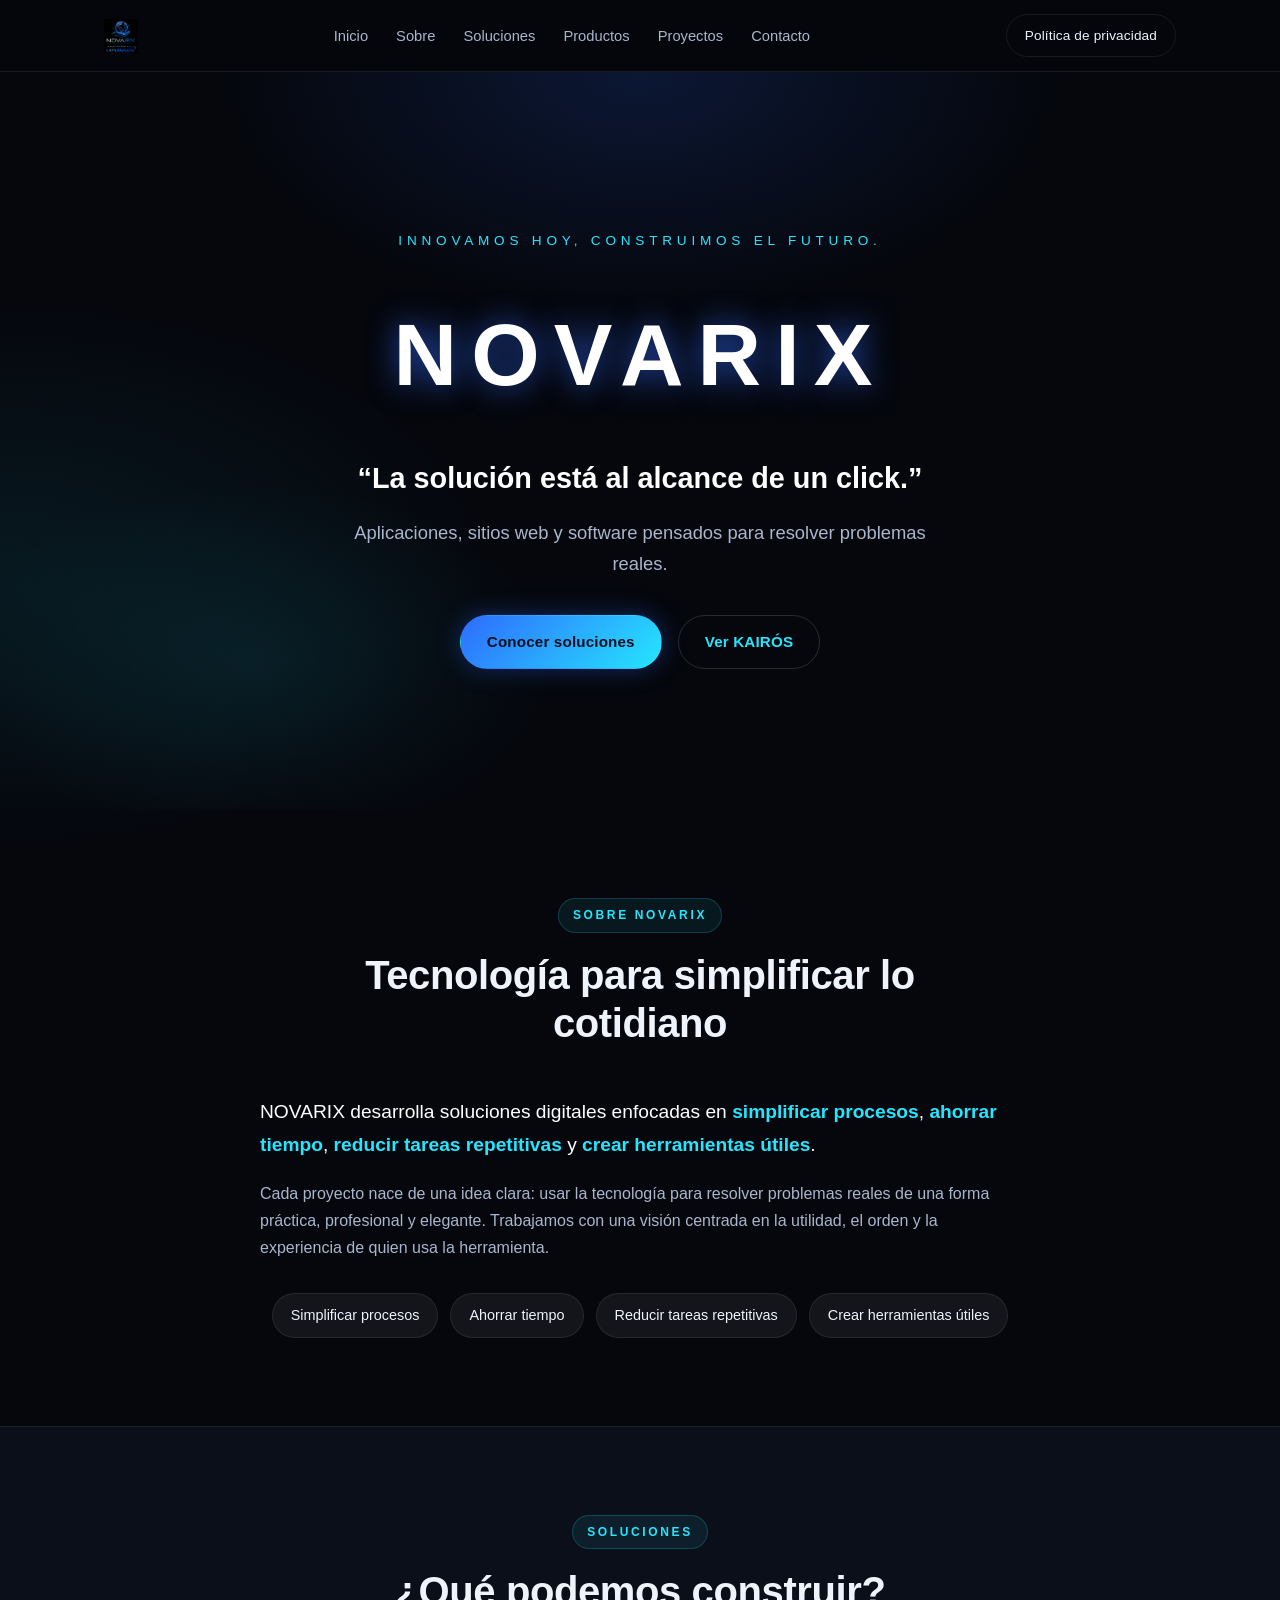
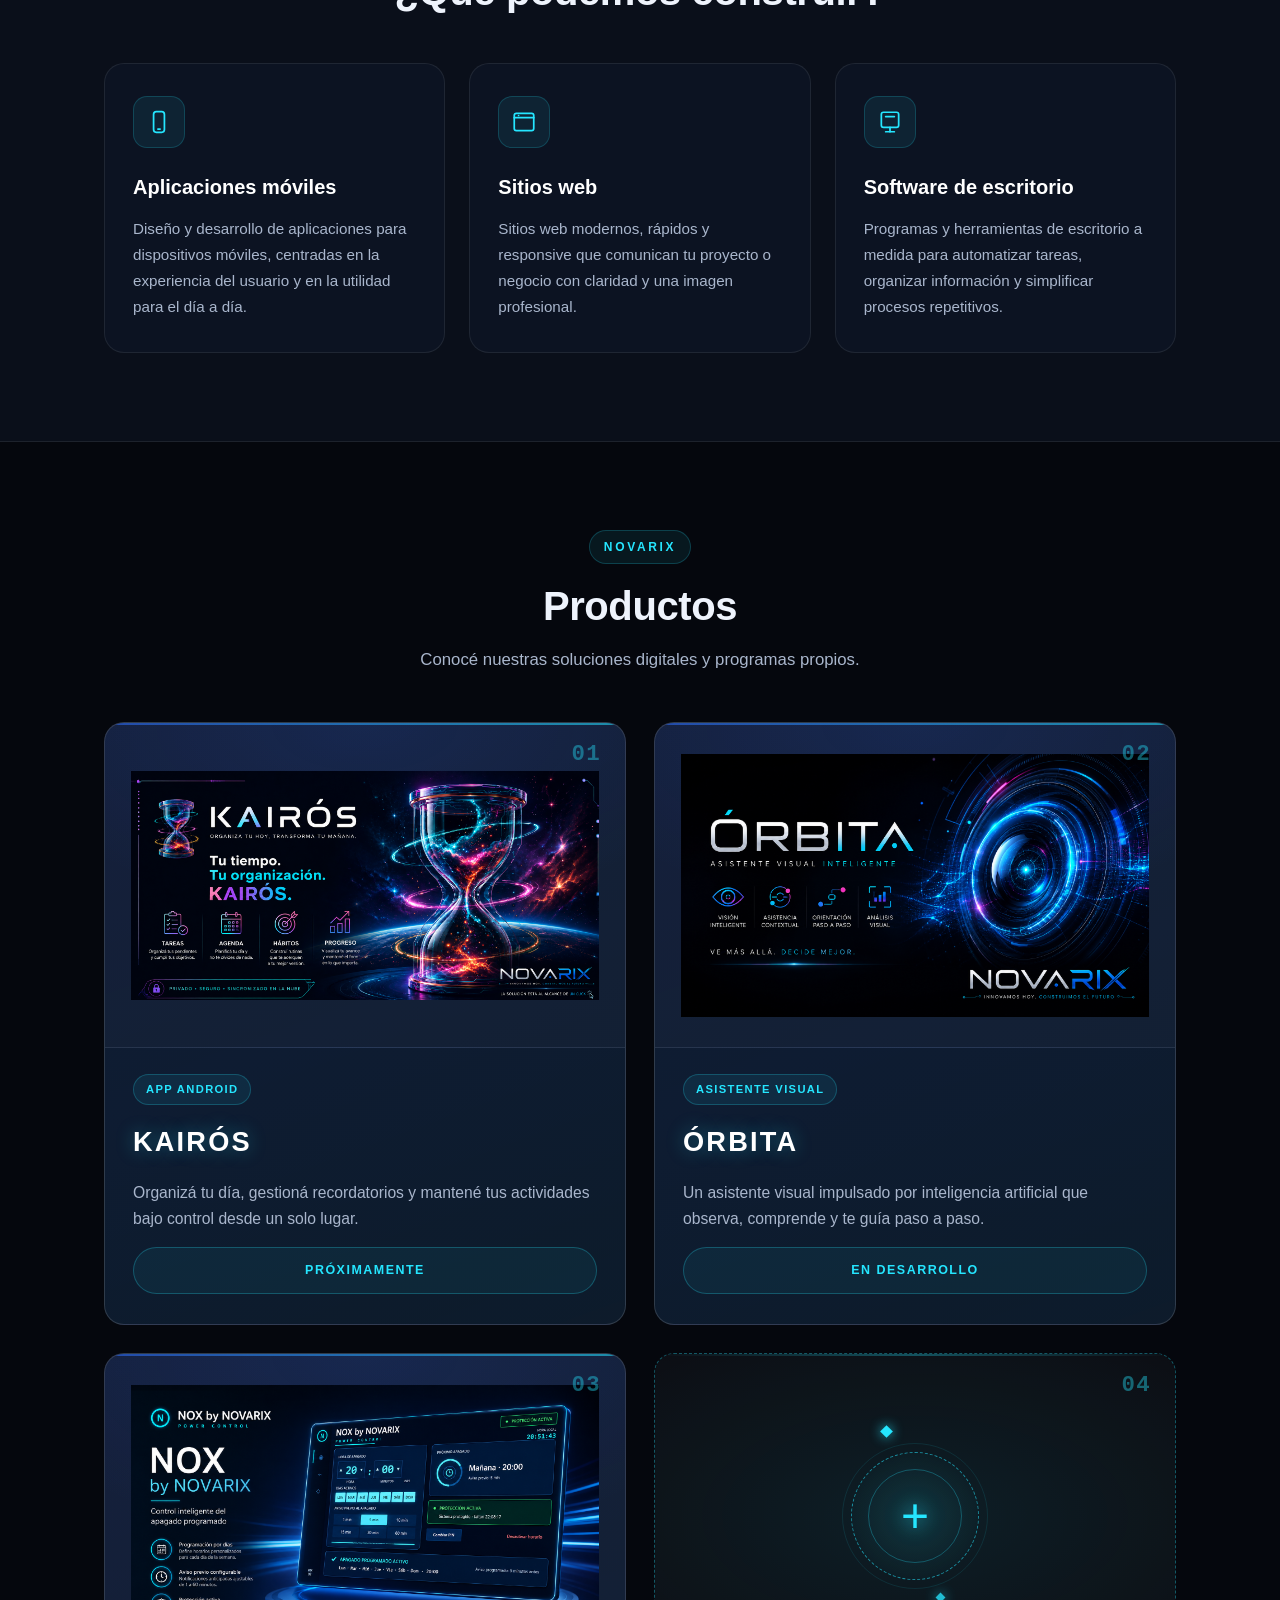
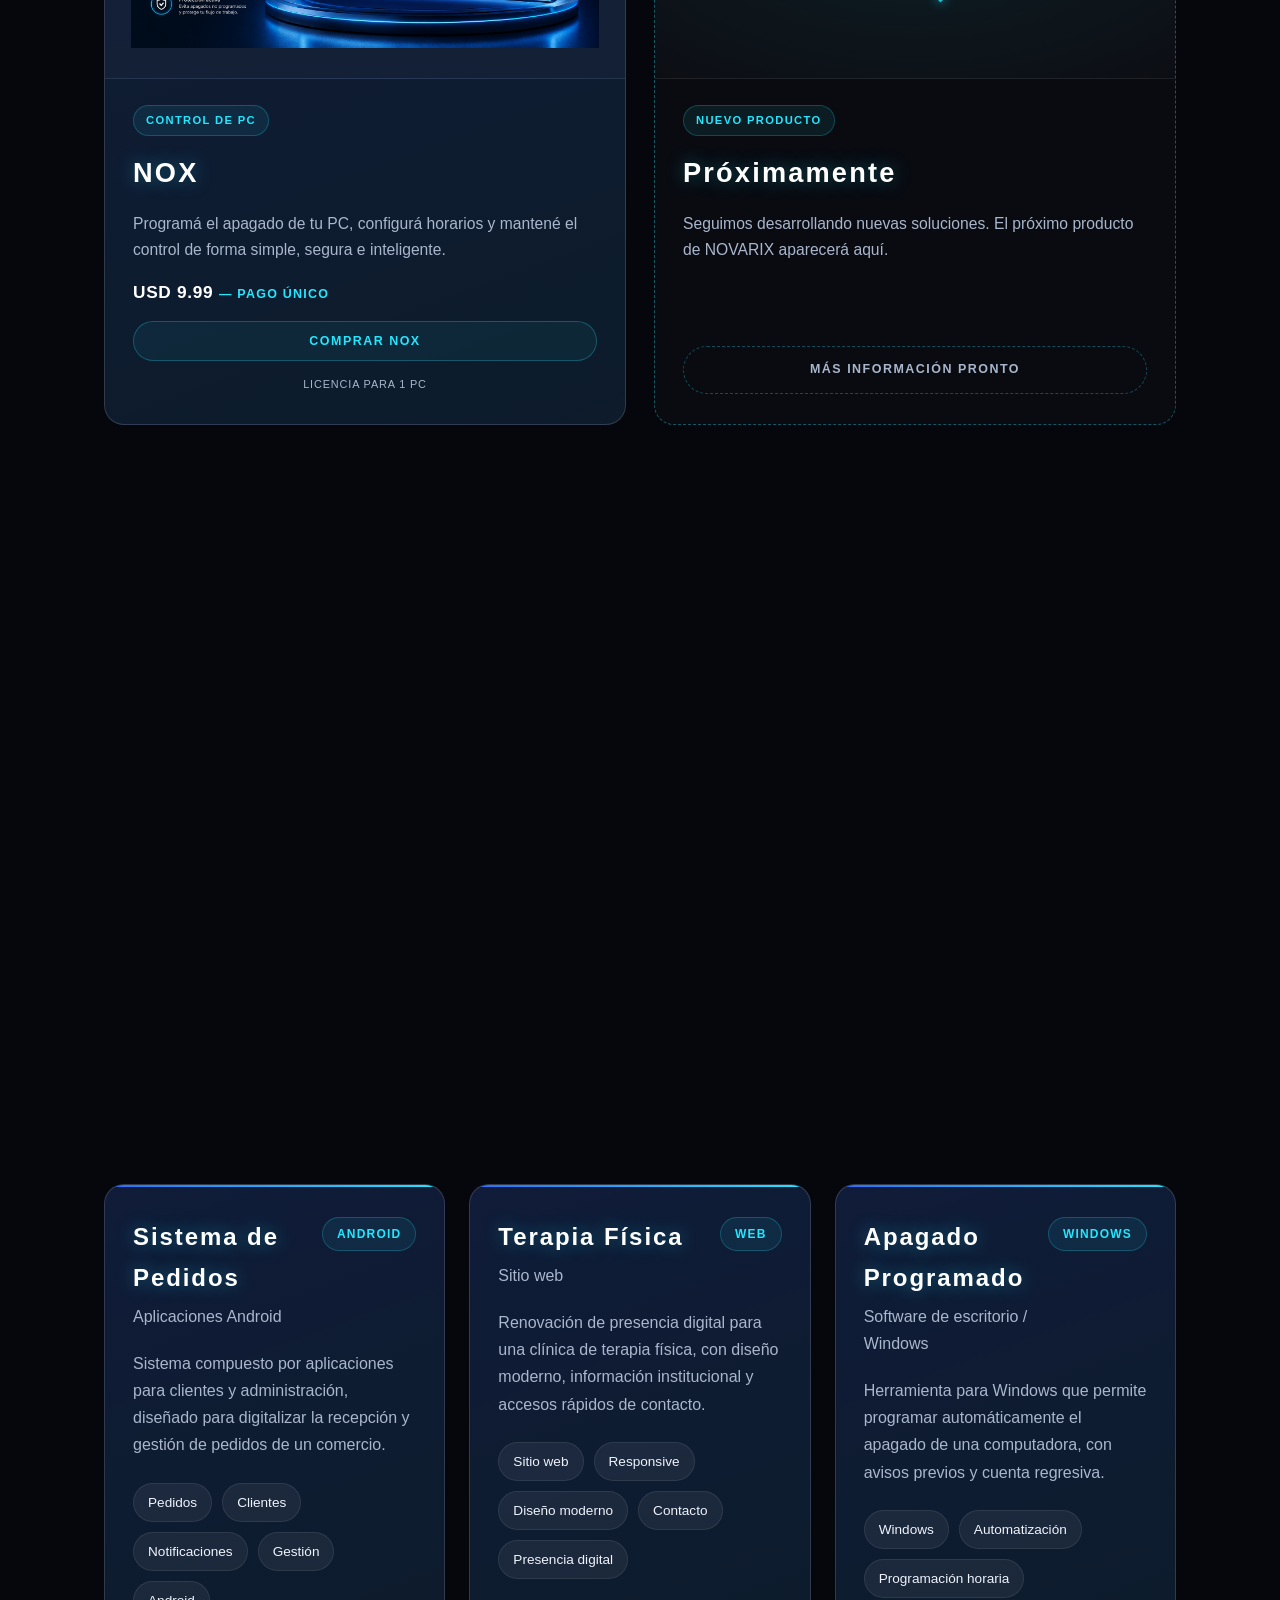
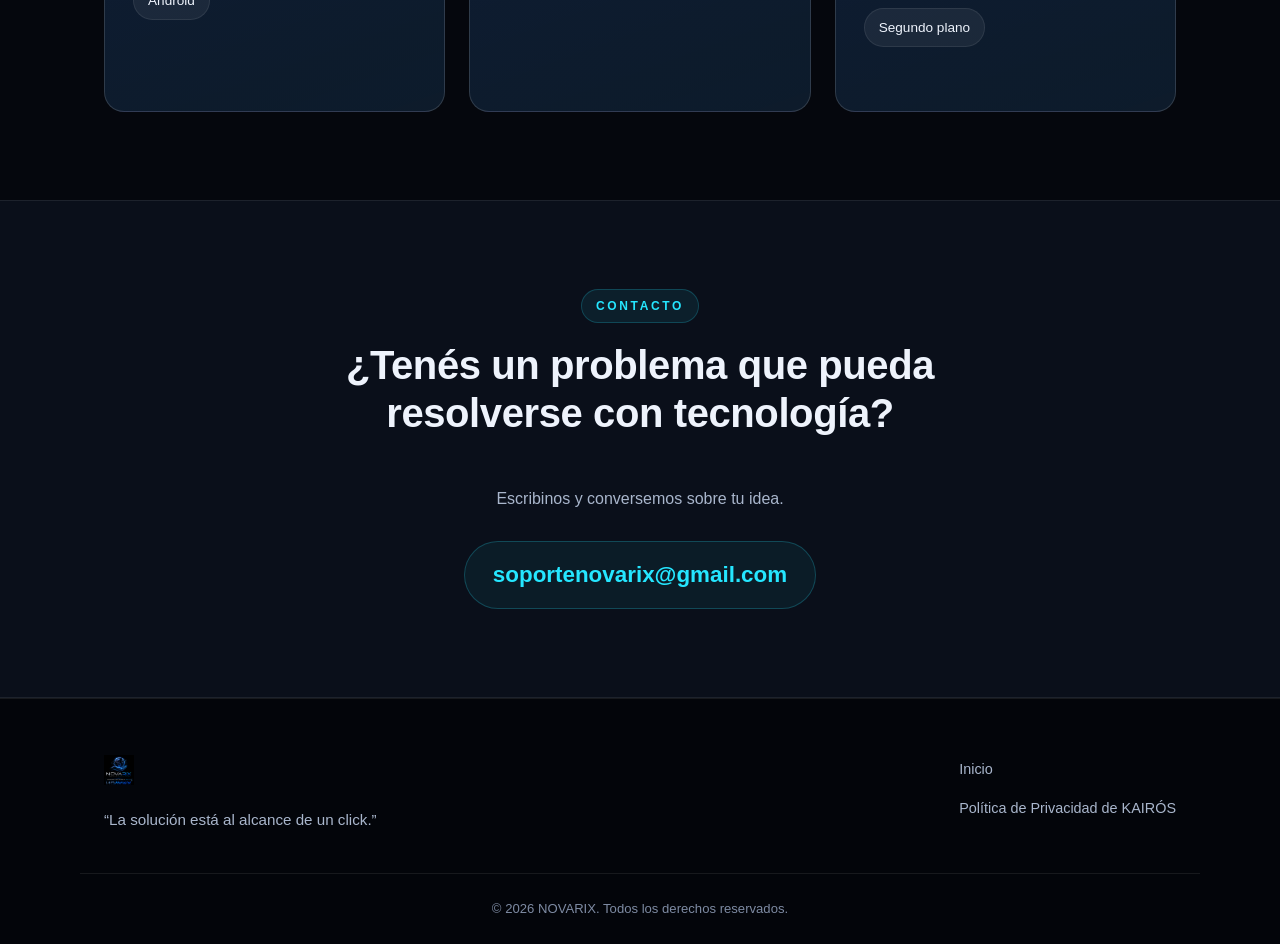
==== index.html @ 2ad2b560 "Update index.html" ====
<!DOCTYPE html>
<html lang="es">
<head>
  <meta charset="UTF-8">
  <meta name="viewport" content="width=device-width, initial-scale=1.0">
  <title>NOVARIX | Soluciones digitales</title>
  <meta name="description" content="NOVARIX desarrolla aplicaciones, sitios web y software orientados a resolver problemas reales.">
  <meta name="theme-color" content="#05070d">
  <link rel="stylesheet" href="styles.css">
</head>
<body>
  <a class="skip-link" href="#contenido">Saltar al contenido</a>

  <header class="site-header">
    <div class="container header-inner">
      <a href="index.html" class="brand" aria-label="NOVARIX — Inicio">
        <img src="logo_novarix.png?v=3" alt="NOVARIX" class="brand-logo" data-logo-fallback>
        <span class="brand-logo-fallback">NOVARIX</span>
      </a>

      <nav class="site-nav" aria-label="Navegación principal">
        <ul>
          <li><a href="#inicio">Inicio</a></li>
          <li><a href="#sobre">Sobre</a></li>
          <li><a href="#soluciones">Soluciones</a></li>
          <li><a href="#productos">Productos</a></li>
          <li><a href="#proyectos">Proyectos</a></li>
          <li><a href="#contacto">Contacto</a></li>
        </ul>
      </nav>

      <a href="privacy-kairos.html" class="btn btn-outline header-cta">Política de privacidad</a>
    </div>
  </header>

  <main id="contenido">
    <!-- ============ HERO ============ -->
    <section class="hero" id="inicio">
      <div class="container hero-content">
        <p class="hero-eyebrow reveal">Innovamos hoy, construimos el futuro.</p>

        <h1 class="hero-brand reveal">
          <span class="logo-wrap logo-wrap-hero">
            <span class="logo-text">NOVARIX</span>
          </span>
        </h1>

        <p class="hero-slogan reveal">“La solución está al alcance de un click.”</p>
        <p class="hero-subtitle reveal">Aplicaciones, sitios web y software pensados para resolver problemas reales.</p>

        <div class="hero-actions reveal">
          <a href="#soluciones" class="btn btn-primary">Conocer soluciones</a>
          <a href="#proyectos" class="btn btn-secondary">Ver KAIRÓS</a>
        </div>
      </div>
    </section>

    <!-- ============ SOBRE NOVARIX ============ -->
    <section class="section" id="sobre">
      <div class="container">
        <div class="section-heading reveal">
          <span class="section-tag">Sobre NOVARIX</span>
          <h2>Tecnología para simplificar lo cotidiano</h2>
        </div>

        <div class="about-content reveal">
          <p class="lead">
            NOVARIX desarrolla soluciones digitales enfocadas en <strong>simplificar procesos</strong>,
            <strong>ahorrar tiempo</strong>, <strong>reducir tareas repetitivas</strong> y
            <strong>crear herramientas útiles</strong>.
          </p>
          <p>
            Cada proyecto nace de una idea clara: usar la tecnología para resolver problemas reales
            de una forma práctica, profesional y elegante. Trabajamos con una visión centrada en la
            utilidad, el orden y la experiencia de quien usa la herramienta.
          </p>
        </div>

        <ul class="pill-list reveal" role="list">
          <li>Simplificar procesos</li>
          <li>Ahorrar tiempo</li>
          <li>Reducir tareas repetitivas</li>
          <li>Crear herramientas útiles</li>
        </ul>
      </div>
    </section>

    <!-- ============ SOLUCIONES ============ -->
    <section class="section section-alt" id="soluciones">
      <div class="container">
        <div class="section-heading reveal">
          <span class="section-tag">Soluciones</span>
          <h2>¿Qué podemos construir?</h2>
        </div>

        <div class="cards-grid">
          <article class="card reveal">
            <div class="card-icon" aria-hidden="true">
              <svg viewBox="0 0 24 24" fill="none" stroke="currentColor" stroke-width="1.6" stroke-linecap="round" stroke-linejoin="round">
                <rect x="7" y="2.5" width="10" height="19" rx="2.5"/>
                <path d="M11 18.5h2"/>
              </svg>
            </div>
            <h3>Aplicaciones móviles</h3>
            <p>Diseño y desarrollo de aplicaciones para dispositivos móviles, centradas en la experiencia del usuario y en la utilidad para el día a día.</p>
          </article>

          <article class="card reveal">
            <div class="card-icon" aria-hidden="true">
              <svg viewBox="0 0 24 24" fill="none" stroke="currentColor" stroke-width="1.6" stroke-linecap="round" stroke-linejoin="round">
                <rect x="3" y="4" width="18" height="16" rx="2"/>
                <path d="M3 8h18"/>
                <path d="M7 6h.01"/>
              </svg>
            </div>
            <h3>Sitios web</h3>
            <p>Sitios web modernos, rápidos y responsive que comunican tu proyecto o negocio con claridad y una imagen profesional.</p>
          </article>

          <article class="card reveal">
            <div class="card-icon" aria-hidden="true">
              <svg viewBox="0 0 24 24" fill="none" stroke="currentColor" stroke-width="1.6" stroke-linecap="round" stroke-linejoin="round">
                <rect x="4" y="3" width="16" height="14" rx="2"/>
                <path d="M8 21h8"/>
                <path d="M12 17v4"/>
                <path d="M8 7h8"/>
              </svg>
            </div>
            <h3>Software de escritorio</h3>
            <p>Programas y herramientas de escritorio a medida para automatizar tareas, organizar información y simplificar procesos repetitivos.</p>
          </article>
        </div>
      </div>
    </section>

    <!-- ============ PRODUCTOS ============ -->
    <section class="section" id="productos">
      <div class="container">
        <div class="section-heading reveal">
          <span class="section-tag">NOVARIX</span>
          <h2>Productos</h2>
          <p class="products-intro">Conocé nuestras soluciones digitales y programas propios.</p>
        </div>

        <div class="products-grid">
          <!-- Tarjeta 01 — KAIRÓS -->
          <article class="product-card reveal">
            <span class="product-number" aria-hidden="true">01</span>
            <div class="product-media">
              <img src="assets/kairos.png" alt="KAIRÓS by NOVARIX" loading="lazy">
            </div>
            <div class="product-body">
              <span class="product-badge">APP ANDROID</span>
              <h3 class="product-name">KAIRÓS</h3>
              <p class="product-description">Organizá tu día, gestioná recordatorios y mantené tus actividades bajo control desde un solo lugar.</p>
              <span class="product-cta">PRÓXIMAMENTE</span>
            </div>
          </article>

          <!-- Tarjeta 02 — ÓRBITA -->
          <article class="product-card reveal">
            <span class="product-number" aria-hidden="true">02</span>
            <div class="product-media">
              <img src="assets/orbita.png" alt="ÓRBITA by NOVARIX" loading="lazy">
            </div>
            <div class="product-body">
              <span class="product-badge">ASISTENTE VISUAL</span>
              <h3 class="product-name">ÓRBITA</h3>
              <p class="product-description">Un asistente visual impulsado por inteligencia artificial que observa, comprende y te guía paso a paso.</p>
              <span class="product-cta">EN DESARROLLO</span>
            </div>
          </article>

          <!-- Tarjeta 03 — NOX -->
          <article class="product-card reveal">
            <span class="product-number" aria-hidden="true">03</span>
            <div class="product-media">
              <img src="assets/Nox.png" alt="NOX by NOVARIX" loading="lazy">
            </div>
            <div class="product-body">
              <span class="product-badge">CONTROL DE PC</span>
              <h3 class="product-name">NOX</h3>
              <p class="product-description">Programá el apagado de tu PC, configurá horarios y mantené el control de forma simple, segura e inteligente.</p>
              <p class="product-price">USD 9.99 <span>— PAGO ÚNICO</span></p>
              <button class="product-cta product-buy" id="nox-buy-button" type="button" disabled>COMPRAR NOX</button>
              <p class="product-sale-status" id="nox-sale-status" role="status">VENTAS TODAVÍA DESACTIVADAS</p>
            </div>
          </article>

          <!-- Tarjeta 04 — PRÓXIMAMENTE -->
          <article class="product-card product-card--coming reveal">
            <span class="product-number" aria-hidden="true">04</span>
            <div class="product-media product-media--coming">
              <span class="coming-orb" aria-hidden="true">
                <span class="coming-spark coming-spark--tl"></span>
                <span class="coming-spark coming-spark--br"></span>
                <span class="coming-plus">+</span>
              </span>
            </div>
            <div class="product-body">
              <span class="product-badge">NUEVO PRODUCTO</span>
              <h3 class="product-name">Próximamente</h3>
              <p class="product-description">Seguimos desarrollando nuevas soluciones. El próximo producto de NOVARIX aparecerá aquí.</p>
              <span class="product-cta product-cta--ghost">MÁS INFORMACIÓN PRONTO</span>
            </div>
          </article>
        </div>
      </div>
    </section>

    <!-- ============ PROYECTOS ============ -->
    <section class="section" id="proyectos">
      <div class="container">
        <div class="section-heading reveal">
          <span class="section-tag">Proyectos</span>
          <h2>Lo que estamos construyendo</h2>
        </div>

        <!-- Proyecto destacado: KAIRÓS -->
        <article class="project-card project-card-featured reveal">
          <div class="project-card-body">
            <div class="project-head">
              <div>
                <h3 class="project-name">KAIRÓS</h3>
                <p class="project-subtitle">Aplicación de organización y recordatorios para Android.</p>
              </div>
              <span class="project-badge">ANDROID</span>
            </div>

            <p class="project-description">
              KAIRÓS ayuda a organizar la vida personal mediante recordatorios, categorías,
              repetición, notificaciones locales y herramientas pensadas para el día a día.
            </p>

            <ul class="feature-list" role="list">
              <li>Recordatorios</li>
              <li>Categorías</li>
              <li>Repetición</li>
              <li>Notificaciones locales</li>
              <li>Organización personal</li>
            </ul>

            <div class="project-actions">
              <a href="privacy-kairos.html" class="btn btn-primary">Política de privacidad</a>
            </div>
          </div>
        </article>

        <div class="projects-grid">
          <article class="project-card project-card-secondary reveal">
            <div class="project-card-body">
              <div class="project-head">
                <div>
                  <h3 class="project-name">Sistema de Pedidos</h3>
                  <p class="project-subtitle">Aplicaciones Android</p>
                </div>
                <span class="project-badge">ANDROID</span>
              </div>

              <p class="project-description">
                Sistema compuesto por aplicaciones para clientes y administración, diseñado para
                digitalizar la recepción y gestión de pedidos de un comercio.
              </p>

              <ul class="feature-list" role="list">
                <li>Pedidos</li>
                <li>Clientes</li>
                <li>Notificaciones</li>
                <li>Gestión</li>
                <li>Android</li>
              </ul>
            </div>
          </article>

          <article class="project-card project-card-secondary reveal">
            <div class="project-card-body">
              <div class="project-head">
                <div>
                  <h3 class="project-name">Terapia Física</h3>
                  <p class="project-subtitle">Sitio web</p>
                </div>
                <span class="project-badge">WEB</span>
              </div>

              <p class="project-description">
                Renovación de presencia digital para una clínica de terapia física, con diseño
                moderno, información institucional y accesos rápidos de contacto.
              </p>

              <ul class="feature-list" role="list">
                <li>Sitio web</li>
                <li>Responsive</li>
                <li>Diseño moderno</li>
                <li>Contacto</li>
                <li>Presencia digital</li>
              </ul>
            </div>
          </article>

          <article class="project-card project-card-secondary reveal">
            <div class="project-card-body">
              <div class="project-head">
                <div>
                  <h3 class="project-name">Apagado Programado</h3>
                  <p class="project-subtitle">Software de escritorio / Windows</p>
                </div>
                <span class="project-badge">WINDOWS</span>
              </div>

              <p class="project-description">
                Herramienta para Windows que permite programar automáticamente el apagado de una
                computadora, con avisos previos y cuenta regresiva.
              </p>

              <ul class="feature-list" role="list">
                <li>Windows</li>
                <li>Automatización</li>
                <li>Programación horaria</li>
                <li>Segundo plano</li>
              </ul>
            </div>
          </article>
        </div>
      </div>
    </section>

    <!-- ============ CONTACTO ============ -->
    <section class="section section-alt" id="contacto">
      <div class="container contact-content">
        <div class="section-heading reveal">
          <span class="section-tag">Contacto</span>
          <h2>¿Tenés un problema que pueda resolverse con tecnología?</h2>
        </div>

        <p class="contact-text reveal">
          Escribinos y conversemos sobre tu idea.
        </p>

        <!-- EDITAR: reemplazá este correo por el que quieras usar -->
        <a class="contact-email reveal" href="mailto:soportenovarix@gmail.com">soportenovarix@gmail.com</a>
      </div>
    </section>
  </main>

  <footer class="site-footer">
    <div class="container footer-inner">
      <div class="footer-brand">
        <a href="index.html" class="brand" aria-label="NOVARIX — Inicio">
          <img src="logo_novarix.png" alt="NOVARIX" class="brand-logo brand-logo-footer" data-logo-fallback>
          <span class="brand-logo-fallback">NOVARIX</span>
        </a>
        <p class="footer-slogan">“La solución está al alcance de un click.”</p>
      </div>

      <nav class="footer-nav" aria-label="Enlaces del pie de página">
        <ul>
          <li><a href="index.html">Inicio</a></li>
          <li><a href="privacy-kairos.html">Política de Privacidad de KAIRÓS</a></li>
        </ul>
      </nav>
    </div>

    <div class="container footer-bottom">
      <p>© 2026 NOVARIX. Todos los derechos reservados.</p>
    </div>
  </footer>

  <script src="nox-sales-config.js?v=2"></script>
  <script src="script.js?v=2"></script>
</body>
</html>
---- styles.css ----
/* ==========================================================================
   NOVARIX — Estilos
   Estética: tecnológica, elegante, futurista, profesional.
   Fondo oscuro, azules eléctricos, cian y blanco.
   ========================================================================== */

:root {
  --bg: #05070d;
  --bg-elevated: #0a0f1a;
  --bg-card: #0c1322;
  --surface: rgba(255, 255, 255, 0.03);
  --surface-strong: rgba(255, 255, 255, 0.06);

  --text: #eef3fc;
  --text-muted: #a9b6cc;
  --text-soft: #7e8ba3;

  --electric-blue: #2f6bff;
  --electric-blue-bright: #4d82ff;
  --cyan: #25e6ff;

  --border: rgba(255, 255, 255, 0.08);
  --border-strong: rgba(255, 255, 255, 0.14);

  --gradient-primary: linear-gradient(135deg, #2f6bff 0%, #25e6ff 100%);
  --glow-blue: 0 0 24px rgba(47, 107, 255, 0.35);
  --glow-cyan: 0 0 20px rgba(37, 230, 255, 0.25);

  --font-sans: -apple-system, BlinkMacSystemFont, "Segoe UI", Roboto, Helvetica, Arial, sans-serif;
  --font-mono: "SFMono-Regular", Consolas, "Liberation Mono", Menlo, monospace;

  --container: 1120px;
  --radius: 14px;
  --radius-lg: 20px;
}

* {
  margin: 0;
  padding: 0;
  box-sizing: border-box;
}

html {
  scroll-behavior: smooth;
}

body {
  font-family: var(--font-sans);
  font-size: 1rem;
  line-height: 1.7;
  color: var(--text);
  background-color: var(--bg);
  background-image:
    radial-gradient(1200px 600px at 80% -10%, rgba(47, 107, 255, 0.12), transparent 60%),
    radial-gradient(900px 500px at 0% 10%, rgba(37, 230, 255, 0.08), transparent 55%);
  background-repeat: no-repeat;
  -webkit-font-smoothing: antialiased;
  text-rendering: optimizeLegibility;
  overflow-x: hidden;
}

a {
  color: inherit;
  text-decoration: none;
}

img {
  max-width: 100%;
  display: block;
}

ul,
ol {
  list-style: none;
}

.container {
  width: 100%;
  max-width: var(--container);
  margin: 0 auto;
  padding: 0 24px;
}

/* Accesibilidad: saltar al contenido */
.skip-link {
  position: absolute;
  left: -9999px;
  top: 0;
  z-index: 100;
  padding: 12px 18px;
  background: var(--electric-blue);
  color: #fff;
  border-radius: 0 0 8px 0;
}

.skip-link:focus {
  left: 0;
}

/* ==========================================================================
   Botones
   ========================================================================== */
.btn {
  display: inline-flex;
  align-items: center;
  justify-content: center;
  gap: 8px;
  padding: 13px 26px;
  border-radius: 999px;
  font-size: 0.95rem;
  font-weight: 600;
  letter-spacing: 0.01em;
  border: 1px solid transparent;
  cursor: pointer;
  transition: transform 0.25s ease, box-shadow 0.25s ease, background-color 0.25s ease,
    border-color 0.25s ease;
  white-space: nowrap;
}

.btn:focus-visible {
  outline: 2px solid var(--cyan);
  outline-offset: 3px;
}

.btn-primary {
  background: var(--gradient-primary);
  color: #051020;
  box-shadow: var(--glow-blue);
}

.btn-primary:hover {
  transform: translateY(-2px);
  box-shadow: 0 0 32px rgba(47, 107, 255, 0.5);
}

.btn-secondary {
  background: transparent;
  color: var(--cyan);
  border-color: var(--border-strong);
}

.btn-secondary:hover {
  transform: translateY(-2px);
  border-color: var(--cyan);
  box-shadow: var(--glow-cyan);
}

.btn-outline {
  background: transparent;
  color: var(--text);
  border-color: var(--border);
  padding: 9px 18px;
  font-size: 0.85rem;
  font-weight: 500;
}

.btn-outline:hover {
  border-color: var(--cyan);
  color: var(--cyan);
  box-shadow: var(--glow-cyan);
}

/* ==========================================================================
   Header / Navegación
   ========================================================================== */
.site-header {
  position: sticky;
  top: 0;
  z-index: 50;
  background: rgba(5, 7, 13, 0.75);
  backdrop-filter: blur(16px);
  -webkit-backdrop-filter: blur(16px);
  border-bottom: 1px solid var(--border);
}

.header-inner {
  display: flex;
  align-items: center;
  justify-content: space-between;
  gap: 20px;
  padding-top: 14px;
  padding-bottom: 14px;
}

.brand {
  display: inline-flex;
  align-items: center;
}

.logo-wrap {
  display: inline-flex;
  align-items: center;
  gap: 10px;
}

.logo-wrap img {
  height: 30px;
  width: auto;
}

.logo-text {
  font-family: var(--font-sans);
  font-size: 1.25rem;
  font-weight: 800;
  letter-spacing: 0.18em;
  color: #fff;
  text-shadow: 0 0 14px rgba(47, 107, 255, 0.6);
}

.brand-logo {
  height: 34px;
  width: auto;
  object-fit: contain;
}

.brand-logo-fallback {
  display: none;
  font-family: var(--font-sans);
  font-size: 1.25rem;
  font-weight: 800;
  letter-spacing: 0.18em;
  color: #fff;
  text-shadow: 0 0 14px rgba(47, 107, 255, 0.6);
}

.brand-fallback-active .brand-logo-fallback {
  display: inline;
}

.brand-logo-footer {
  height: 30px;
}

.site-nav ul {
  display: flex;
  align-items: center;
  gap: 28px;
}

.site-nav a {
  font-size: 0.92rem;
  font-weight: 500;
  color: var(--text-muted);
  transition: color 0.2s ease;
}

.site-nav a:hover {
  color: var(--cyan);
}

/* ==========================================================================
   Hero
   ========================================================================== */
.hero {
  position: relative;
  display: flex;
  align-items: center;
  min-height: 82vh;
  padding: 96px 0 80px;
  overflow: hidden;
}

.hero::before {
  content: "";
  position: absolute;
  inset: 0;
  background:
    radial-gradient(700px 400px at 50% 0%, rgba(47, 107, 255, 0.16), transparent 60%),
    radial-gradient(500px 300px at 20% 80%, rgba(37, 230, 255, 0.08), transparent 60%);
  pointer-events: none;
}

.hero-content {
  position: relative;
  text-align: center;
  display: flex;
  flex-direction: column;
  align-items: center;
}

.hero-eyebrow {
  font-size: 0.85rem;
  font-weight: 500;
  letter-spacing: 0.35em;
  text-transform: uppercase;
  color: var(--cyan);
  margin-bottom: 28px;
}

.hero-brand {
  margin-bottom: 24px;
}

.logo-wrap-hero .logo-text {
  font-size: clamp(2.6rem, 9vw, 5.5rem);
  letter-spacing: 0.16em;
  text-shadow: 0 0 30px rgba(47, 107, 255, 0.7);
}

.logo-wrap-hero img {
  height: clamp(2.6rem, 9vw, 5.5rem);
  width: auto;
}

.hero-slogan {
  font-size: clamp(1.3rem, 3vw, 1.8rem);
  font-weight: 600;
  color: #fff;
  max-width: 640px;
  margin: 0 auto 14px;
}

.hero-subtitle {
  font-size: clamp(1rem, 2vw, 1.15rem);
  color: var(--text-muted);
  max-width: 620px;
  margin: 0 auto 36px;
}

.hero-actions {
  display: flex;
  flex-wrap: wrap;
  justify-content: center;
  gap: 16px;
}

/* ==========================================================================
   Secciones generales
   ========================================================================== */
.section {
  padding: 88px 0;
}

.section-alt {
  background: var(--bg-elevated);
  border-top: 1px solid var(--border);
  border-bottom: 1px solid var(--border);
}

.section-heading {
  max-width: 720px;
  margin: 0 auto 48px;
  text-align: center;
}

.section-tag {
  display: inline-block;
  font-size: 0.75rem;
  font-weight: 600;
  letter-spacing: 0.22em;
  text-transform: uppercase;
  color: var(--cyan);
  background: rgba(37, 230, 255, 0.08);
  border: 1px solid rgba(37, 230, 255, 0.2);
  padding: 6px 14px;
  border-radius: 999px;
  margin-bottom: 18px;
}

.section-heading h2 {
  font-size: clamp(1.8rem, 4vw, 2.5rem);
  font-weight: 700;
  letter-spacing: -0.01em;
  line-height: 1.2;
}

/* ==========================================================================
   Sobre NOVARIX
   ========================================================================== */
.about-content {
  max-width: 760px;
  margin: 0 auto;
  text-align: left;
}

.about-content .lead {
  font-size: 1.2rem;
  line-height: 1.75;
  color: #fff;
  margin-bottom: 18px;
}

.about-content .lead strong {
  color: var(--cyan);
  font-weight: 600;
}

.about-content p {
  color: var(--text-muted);
  margin-bottom: 16px;
}

.pill-list {
  max-width: 760px;
  margin: 32px auto 0;
  display: flex;
  flex-wrap: wrap;
  justify-content: center;
  gap: 12px;
}

.pill-list li {
  font-size: 0.9rem;
  font-weight: 500;
  color: var(--text);
  background: var(--surface-strong);
  border: 1px solid var(--border);
  padding: 9px 18px;
  border-radius: 999px;
}

/* ==========================================================================
   Soluciones (tarjetas)
   ========================================================================== */
.cards-grid {
  display: grid;
  grid-template-columns: repeat(3, 1fr);
  gap: 24px;
}

.card {
  background: var(--bg-card);
  border: 1px solid var(--border);
  border-radius: var(--radius-lg);
  padding: 32px 28px;
  transition: transform 0.3s ease, border-color 0.3s ease, box-shadow 0.3s ease;
}

.card:hover {
  transform: translateY(-6px);
  border-color: var(--border-strong);
  box-shadow: var(--glow-blue);
}

.card-icon {
  width: 52px;
  height: 52px;
  border-radius: 14px;
  display: flex;
  align-items: center;
  justify-content: center;
  color: var(--cyan);
  background: rgba(37, 230, 255, 0.08);
  border: 1px solid rgba(37, 230, 255, 0.18);
  margin-bottom: 22px;
}

.card-icon svg {
  width: 26px;
  height: 26px;
}

.card h3 {
  font-size: 1.25rem;
  font-weight: 700;
  margin-bottom: 12px;
  color: #fff;
}

.card p {
  font-size: 0.95rem;
  color: var(--text-muted);
}

/* ==========================================================================
   Proyectos (Portfolio)
   ========================================================================== */
.project-card {
  background: linear-gradient(160deg, rgba(47, 107, 255, 0.1), rgba(37, 230, 255, 0.04)), var(--bg-card);
  border: 1px solid var(--border-strong);
  border-radius: var(--radius-lg);
  padding: 44px 40px;
  position: relative;
  overflow: hidden;
}

.project-card-featured {
  max-width: 820px;
  margin: 0 auto 36px;
}

.projects-grid {
  display: grid;
  grid-template-columns: repeat(3, 1fr);
  gap: 24px;
}

.project-card-secondary {
  padding: 32px 28px;
  margin: 0;
  max-width: none;
}

.project-card-secondary .project-name {
  font-size: 1.5rem;
}

.project-card::before {
  content: "";
  position: absolute;
  top: 0;
  left: 0;
  right: 0;
  height: 2px;
  background: var(--gradient-primary);
}

.project-card-body {
  position: relative;
}

.project-head {
  display: flex;
  align-items: flex-start;
  justify-content: space-between;
  gap: 20px;
  margin-bottom: 20px;
}

.project-name {
  font-size: 2rem;
  font-weight: 800;
  letter-spacing: 0.08em;
  color: #fff;
  text-shadow: 0 0 18px rgba(37, 230, 255, 0.4);
}

.project-subtitle {
  font-size: 1rem;
  color: var(--text-muted);
  margin-top: 4px;
}

.project-badge {
  flex-shrink: 0;
  font-size: 0.75rem;
  font-weight: 600;
  letter-spacing: 0.1em;
  text-transform: uppercase;
  color: var(--cyan);
  background: rgba(37, 230, 255, 0.08);
  border: 1px solid rgba(37, 230, 255, 0.22);
  padding: 6px 14px;
  border-radius: 999px;
}

.project-description {
  color: var(--text-muted);
  margin-bottom: 24px;
  max-width: 620px;
}

.feature-list {
  display: flex;
  flex-wrap: wrap;
  gap: 10px;
  margin-bottom: 32px;
}

.feature-list li {
  font-size: 0.85rem;
  font-weight: 500;
  color: var(--text);
  background: var(--surface-strong);
  border: 1px solid var(--border);
  padding: 7px 14px;
  border-radius: 999px;
}

.project-actions {
  display: flex;
  flex-wrap: wrap;
  gap: 14px;
}

/* ==========================================================================
   Contacto
   ========================================================================== */
.contact-content {
  text-align: center;
}

.contact-content .section-heading h2 {
  max-width: 640px;
  margin-left: auto;
  margin-right: auto;
}

.contact-text {
  color: var(--text-muted);
  margin-bottom: 28px;
}

.contact-email {
  display: inline-block;
  font-size: clamp(1.05rem, 2.5vw, 1.4rem);
  font-weight: 600;
  color: var(--cyan);
  background: rgba(37, 230, 255, 0.06);
  border: 1px solid rgba(37, 230, 255, 0.22);
  padding: 14px 28px;
  border-radius: 999px;
  transition: box-shadow 0.3s ease, background-color 0.3s ease;
  word-break: break-word;
}

.contact-email:hover {
  box-shadow: var(--glow-cyan);
  background: rgba(37, 230, 255, 0.1);
}

/* ==========================================================================
   Footer
   ========================================================================== */
.site-footer {
  background: #03050a;
  border-top: 1px solid var(--border);
  padding-top: 56px;
}

.footer-inner {
  display: flex;
  align-items: flex-start;
  justify-content: space-between;
  gap: 40px;
  padding-bottom: 40px;
}

.footer-slogan {
  color: var(--text-muted);
  font-size: 0.95rem;
  margin-top: 14px;
}

.footer-nav ul {
  display: flex;
  flex-direction: column;
  gap: 12px;
  align-items: flex-start;
}

.footer-nav a {
  font-size: 0.9rem;
  color: var(--text-muted);
  transition: color 0.2s ease;
}

.footer-nav a:hover {
  color: var(--cyan);
}

.footer-bottom {
  border-top: 1px solid var(--border);
  padding-top: 24px;
  padding-bottom: 24px;
}

.footer-bottom p {
  font-size: 0.82rem;
  color: var(--text-soft);
  text-align: center;
}

/* ==========================================================================
   Política de Privacidad
   ========================================================================== */
.policy-hero {
  padding: 96px 0 56px;
  text-align: center;
  border-bottom: 1px solid var(--border);
  background:
    radial-gradient(600px 350px at 50% 0%, rgba(47, 107, 255, 0.14), transparent 65%);
}

.policy-title {
  font-size: clamp(1.9rem, 5vw, 3rem);
  font-weight: 800;
  letter-spacing: -0.01em;
  color: #fff;
  margin-bottom: 12px;
}

.policy-subtitle {
  font-size: 1.1rem;
  color: var(--cyan);
  font-weight: 500;
  margin-bottom: 8px;
}

.policy-date {
  font-size: 0.9rem;
  color: var(--text-soft);
}

.policy-section {
  padding-top: 56px;
}

.policy-content {
  max-width: 760px;
  margin: 0 auto;
}

.policy-intro {
  font-size: 1.1rem;
  color: var(--text-muted);
  border-left: 3px solid var(--cyan);
  padding: 6px 0 6px 20px;
  margin-bottom: 48px;
}

.policy-block {
  margin-bottom: 44px;
}

.policy-block h2 {
  font-size: 1.45rem;
  font-weight: 700;
  color: #fff;
  margin-bottom: 16px;
  padding-bottom: 10px;
  border-bottom: 1px solid var(--border);
}

.policy-block p {
  color: var(--text-muted);
  margin-bottom: 14px;
}

.policy-block ul,
.policy-block ol {
  margin: 0 0 16px 22px;
  display: flex;
  flex-direction: column;
  gap: 8px;
}

.policy-block ul {
  list-style: disc;
}

.policy-block ol {
  list-style: decimal;
}

.policy-block li {
  color: var(--text-muted);
  padding-left: 4px;
}

.policy-block li::marker {
  color: var(--cyan);
}

.policy-block strong {
  color: #fff;
  font-weight: 600;
}

.policy-block code {
  font-family: var(--font-mono);
  font-size: 0.88em;
  color: var(--cyan);
  background: rgba(37, 230, 255, 0.07);
  border: 1px solid rgba(37, 230, 255, 0.14);
  padding: 2px 6px;
  border-radius: 6px;
}

/* ==========================================================================
   Animaciones (sutiles)
   ========================================================================== */
.reveal {
  opacity: 0;
  transform: translateY(16px);
  transition: opacity 0.7s ease, transform 0.7s ease;
}

.reveal.is-visible {
  opacity: 1;
  transform: translateY(0);
}

@media (prefers-reduced-motion: reduce) {
  html {
    scroll-behavior: auto;
  }
  .reveal {
    opacity: 1;
    transform: none;
    transition: none;
  }
  .btn,
  .card {
    transition: none;
  }
}

/* ==========================================================================
   Responsive
   ========================================================================== */
@media (max-width: 900px) {
  .header-inner {
    flex-wrap: wrap;
  }

  .site-nav {
    order: 3;
    width: 100%;
  }

  .site-nav ul {
    gap: 20px;
    justify-content: center;
    flex-wrap: wrap;
  }

  .cards-grid {
    grid-template-columns: 1fr;
    max-width: 480px;
    margin: 0 auto;
  }

  .projects-grid {
    grid-template-columns: 1fr;
    max-width: 480px;
    margin: 0 auto;
  }

  .footer-inner {
    flex-direction: column;
    gap: 28px;
  }
}

@media (max-width: 560px) {
  .container {
    padding: 0 18px;
  }

  .hero {
    padding: 72px 0 64px;
    min-height: auto;
  }

  .section {
    padding: 64px 0;
  }

  .hero-actions {
    flex-direction: column;
    width: 100%;
  }

  .hero-actions .btn {
    width: 100%;
  }

  .project-card {
    padding: 32px 24px;
  }

  .project-card-secondary .project-name {
    font-size: 1.35rem;
  }

  .project-head {
    flex-direction: column;
  }

  .logo-wrap img {
    height: 24px;
  }

  .brand-logo {
    height: 24px;
  }

  .brand-logo-footer {
    height: 26px;
  }
}

/* ==========================================================================
   Productos
   ========================================================================== */
.products-intro {
  margin-top: 16px;
  font-size: 1.05rem;
  color: var(--text-muted);
  max-width: 600px;
  margin-left: auto;
  margin-right: auto;
}

.products-grid {
  display: grid;
  grid-template-columns: repeat(2, 1fr);
  gap: 28px;
}

.product-card {
  position: relative;
  display: flex;
  flex-direction: column;
  background: linear-gradient(160deg, rgba(47, 107, 255, 0.1), rgba(37, 230, 255, 0.04)), var(--bg-card);
  border: 1px solid var(--border-strong);
  border-radius: var(--radius-lg);
  overflow: hidden;
  transition: transform 0.3s ease, border-color 0.3s ease, box-shadow 0.3s ease;
}

.product-card::before {
  content: "";
  position: absolute;
  top: 0;
  left: 0;
  right: 0;
  height: 2px;
  background: var(--gradient-primary);
  opacity: 0.55;
  z-index: 2;
}

.product-card:hover {
  transform: translateY(-6px);
  border-color: rgba(37, 230, 255, 0.45);
  box-shadow: 0 20px 44px rgba(0, 0, 0, 0.45), var(--glow-cyan);
}

.product-number {
  position: absolute;
  top: 20px;
  right: 24px;
  z-index: 2;
  font-family: var(--font-mono);
  font-size: 1.4rem;
  font-weight: 700;
  letter-spacing: 0.06em;
  color: rgba(37, 230, 255, 0.4);
  line-height: 1;
  pointer-events: none;
}

.product-media {
  position: relative;
  aspect-ratio: 16 / 10;
  background:
    radial-gradient(120% 100% at 50% 0%, rgba(47, 107, 255, 0.1), transparent 60%),
    rgba(255, 255, 255, 0.02);
  border-bottom: 1px solid var(--border);
}

.product-media img {
  position: absolute;
  top: 26px;
  left: 26px;
  width: calc(100% - 52px);
  height: calc(100% - 52px);
  object-fit: contain;
}

.product-body {
  display: flex;
  flex-direction: column;
  flex: 1;
  align-items: flex-start;
  gap: 14px;
  padding: 26px 28px 30px;
}

.product-badge {
  display: inline-flex;
  align-items: center;
  font-size: 0.7rem;
  font-weight: 600;
  letter-spacing: 0.12em;
  text-transform: uppercase;
  color: var(--cyan);
  background: rgba(37, 230, 255, 0.08);
  border: 1px solid rgba(37, 230, 255, 0.22);
  padding: 5px 12px;
  border-radius: 999px;
}

.product-name {
  font-size: 1.7rem;
  font-weight: 800;
  letter-spacing: 0.08em;
  color: #fff;
  text-shadow: 0 0 18px rgba(37, 230, 255, 0.35);
}

.product-description {
  font-size: 0.98rem;
  color: var(--text-muted);
  line-height: 1.7;
}

.product-price {
  color: #fff;
  font-size: 1.08rem;
  font-weight: 800;
  letter-spacing: 0.04em;
}

.product-price span {
  color: var(--cyan);
  font-size: 0.78rem;
  letter-spacing: 0.1em;
}

.product-cta {
  display: inline-flex;
  align-items: center;
  justify-content: center;
  gap: 8px;
  width: 100%;
  margin-top: auto;
  padding: 12px 20px;
  border-radius: 999px;
  font-size: 0.78rem;
  font-weight: 700;
  letter-spacing: 0.12em;
  text-align: center;
  color: var(--cyan);
  background: rgba(37, 230, 255, 0.06);
  border: 1px solid rgba(37, 230, 255, 0.25);
  cursor: default;
  user-select: none;
}

.product-buy {
  font-family: inherit;
  cursor: pointer;
  transition: transform 180ms ease, border-color 180ms ease, box-shadow 180ms ease;
}

.product-buy:not(:disabled):hover {
  transform: translateY(-2px);
  border-color: var(--cyan);
  box-shadow: var(--glow-cyan);
}

.product-buy:disabled {
  cursor: not-allowed;
  opacity: 0.55;
}

.product-sale-status {
  width: 100%;
  color: var(--text-muted);
  font-size: 0.68rem;
  letter-spacing: 0.08em;
  text-align: center;
}

/* Tarjeta "Próximamente" */
.product-card--coming {
  background: rgba(255, 255, 255, 0.02);
  border: 1px dashed rgba(37, 230, 255, 0.35);
}

.product-card--coming::before {
  background: linear-gradient(90deg, transparent, rgba(37, 230, 255, 0.55), transparent);
}

.product-card--coming:hover {
  border-color: rgba(37, 230, 255, 0.6);
}

.product-media--coming {
  display: flex;
  align-items: center;
  justify-content: center;
  background:
    radial-gradient(120% 100% at 50% 50%, rgba(37, 230, 255, 0.08), transparent 65%),
    rgba(255, 255, 255, 0.01);
}

.coming-orb {
  position: relative;
  width: 128px;
  height: 128px;
  border-radius: 50%;
  border: 1px dashed rgba(37, 230, 255, 0.55);
  display: flex;
  align-items: center;
  justify-content: center;
  background: radial-gradient(circle, rgba(37, 230, 255, 0.12), rgba(37, 230, 255, 0.02) 70%);
}

.coming-orb::before {
  content: "";
  position: absolute;
  inset: 16px;
  border-radius: 50%;
  border: 1px solid rgba(37, 230, 255, 0.28);
}

.coming-orb::after {
  content: "";
  position: absolute;
  inset: -10px;
  border-radius: 50%;
  border: 1px solid rgba(37, 230, 255, 0.1);
}

.coming-plus {
  font-size: 3rem;
  font-weight: 300;
  line-height: 1;
  color: var(--cyan);
  text-shadow: 0 0 18px rgba(37, 230, 255, 0.6);
}

.coming-spark {
  position: absolute;
  width: 9px;
  height: 9px;
  background: var(--cyan);
  transform: rotate(45deg);
  box-shadow: 0 0 12px rgba(37, 230, 255, 0.9);
}

.coming-spark--tl {
  top: -26px;
  left: 30px;
}

.coming-spark--br {
  bottom: -22px;
  right: 34px;
  width: 7px;
  height: 7px;
  opacity: 0.8;
}

.product-cta--ghost {
  background: transparent;
  border: 1px dashed rgba(37, 230, 255, 0.3);
  color: var(--text-muted);
}

/* Responsive: Productos */
@media (max-width: 900px) {
  .products-grid {
    grid-template-columns: 1fr;
    max-width: 560px;
    margin: 0 auto;
  }
}

@media (prefers-reduced-motion: reduce) {
  .product-card {
    transition: none;
  }
}
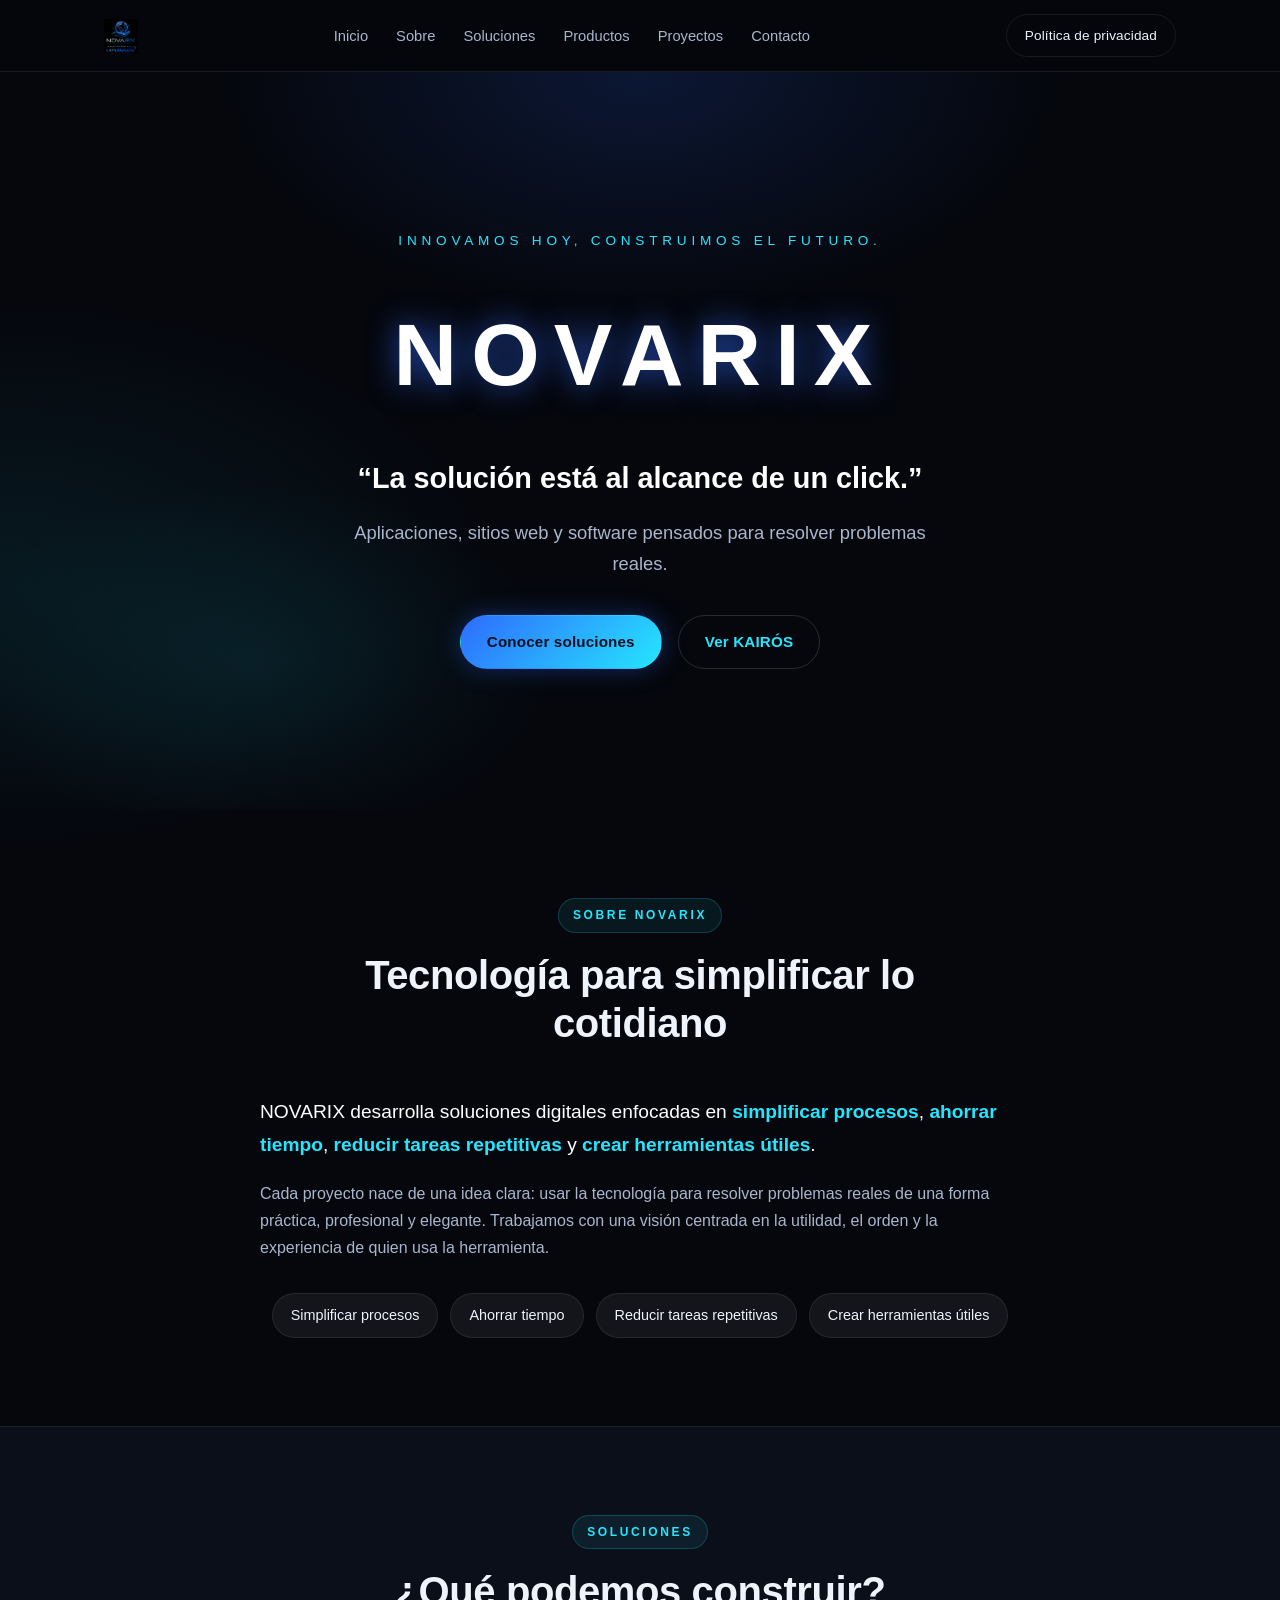
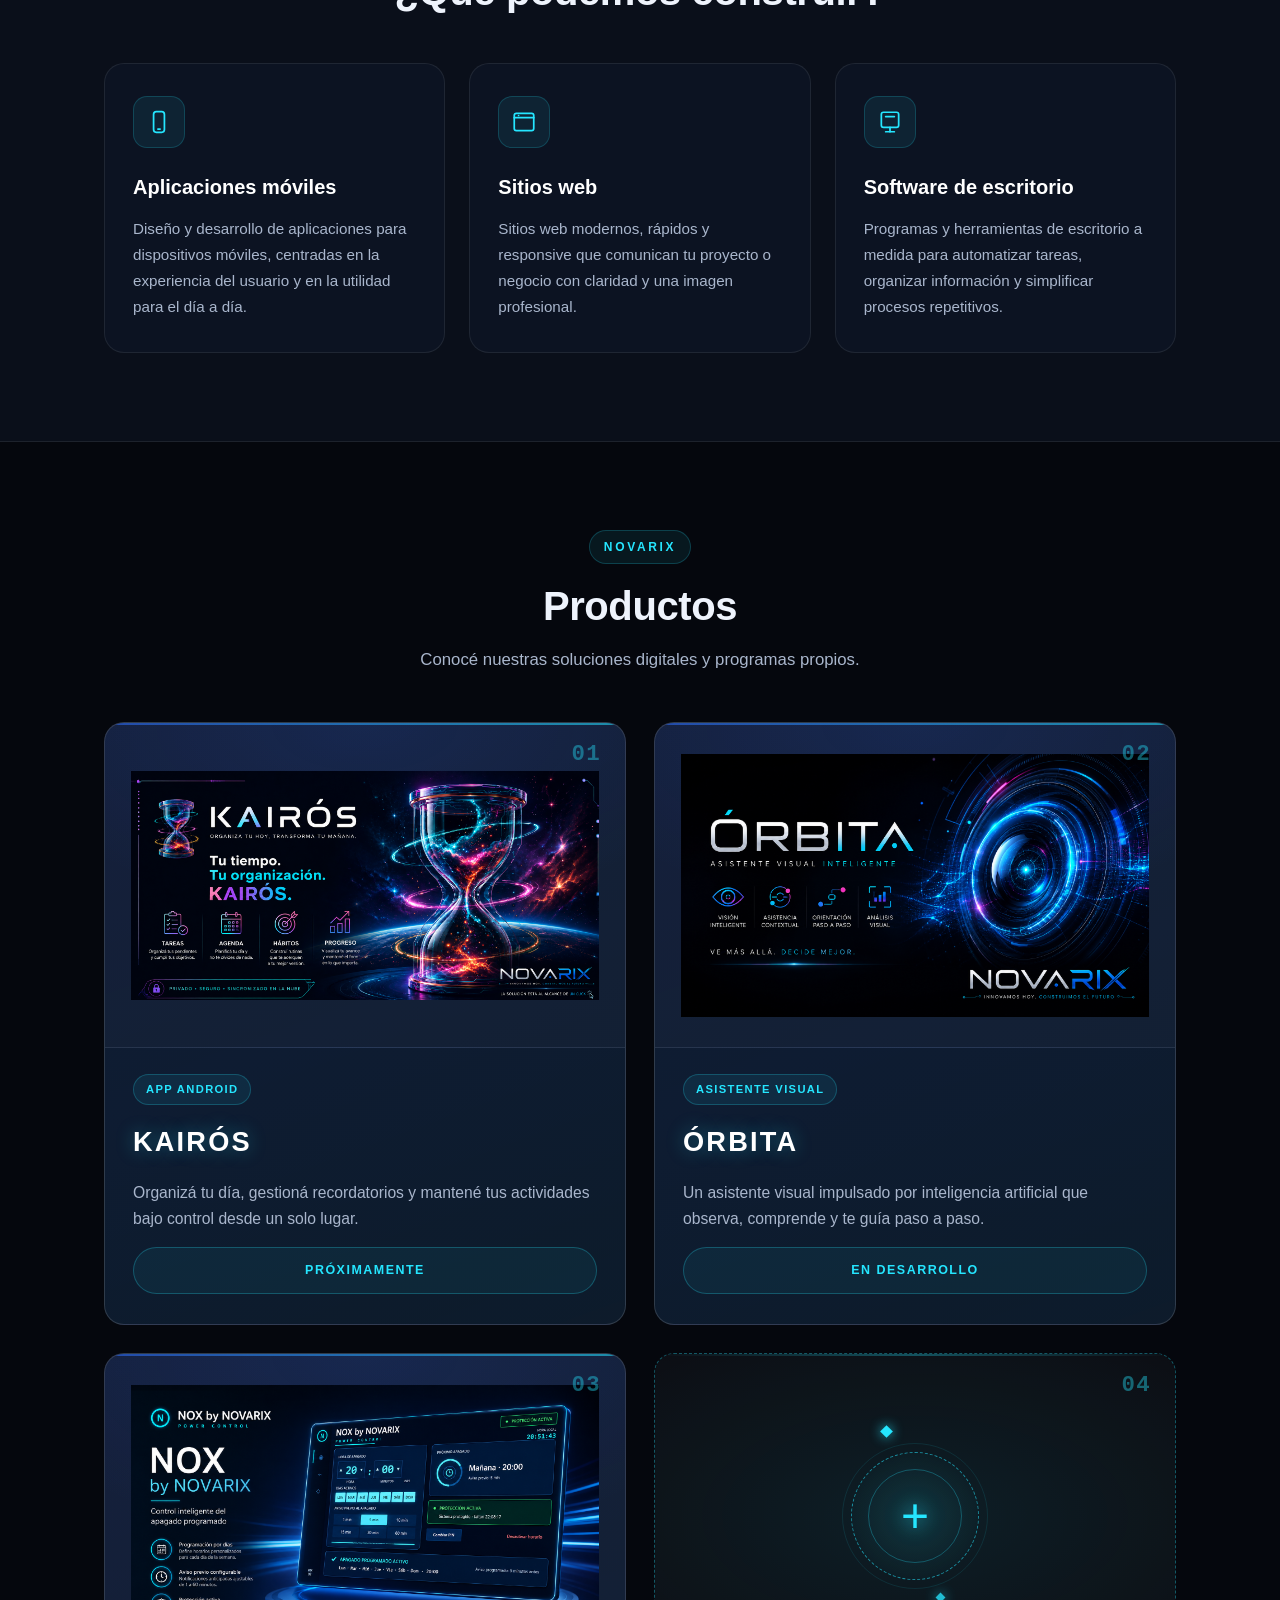
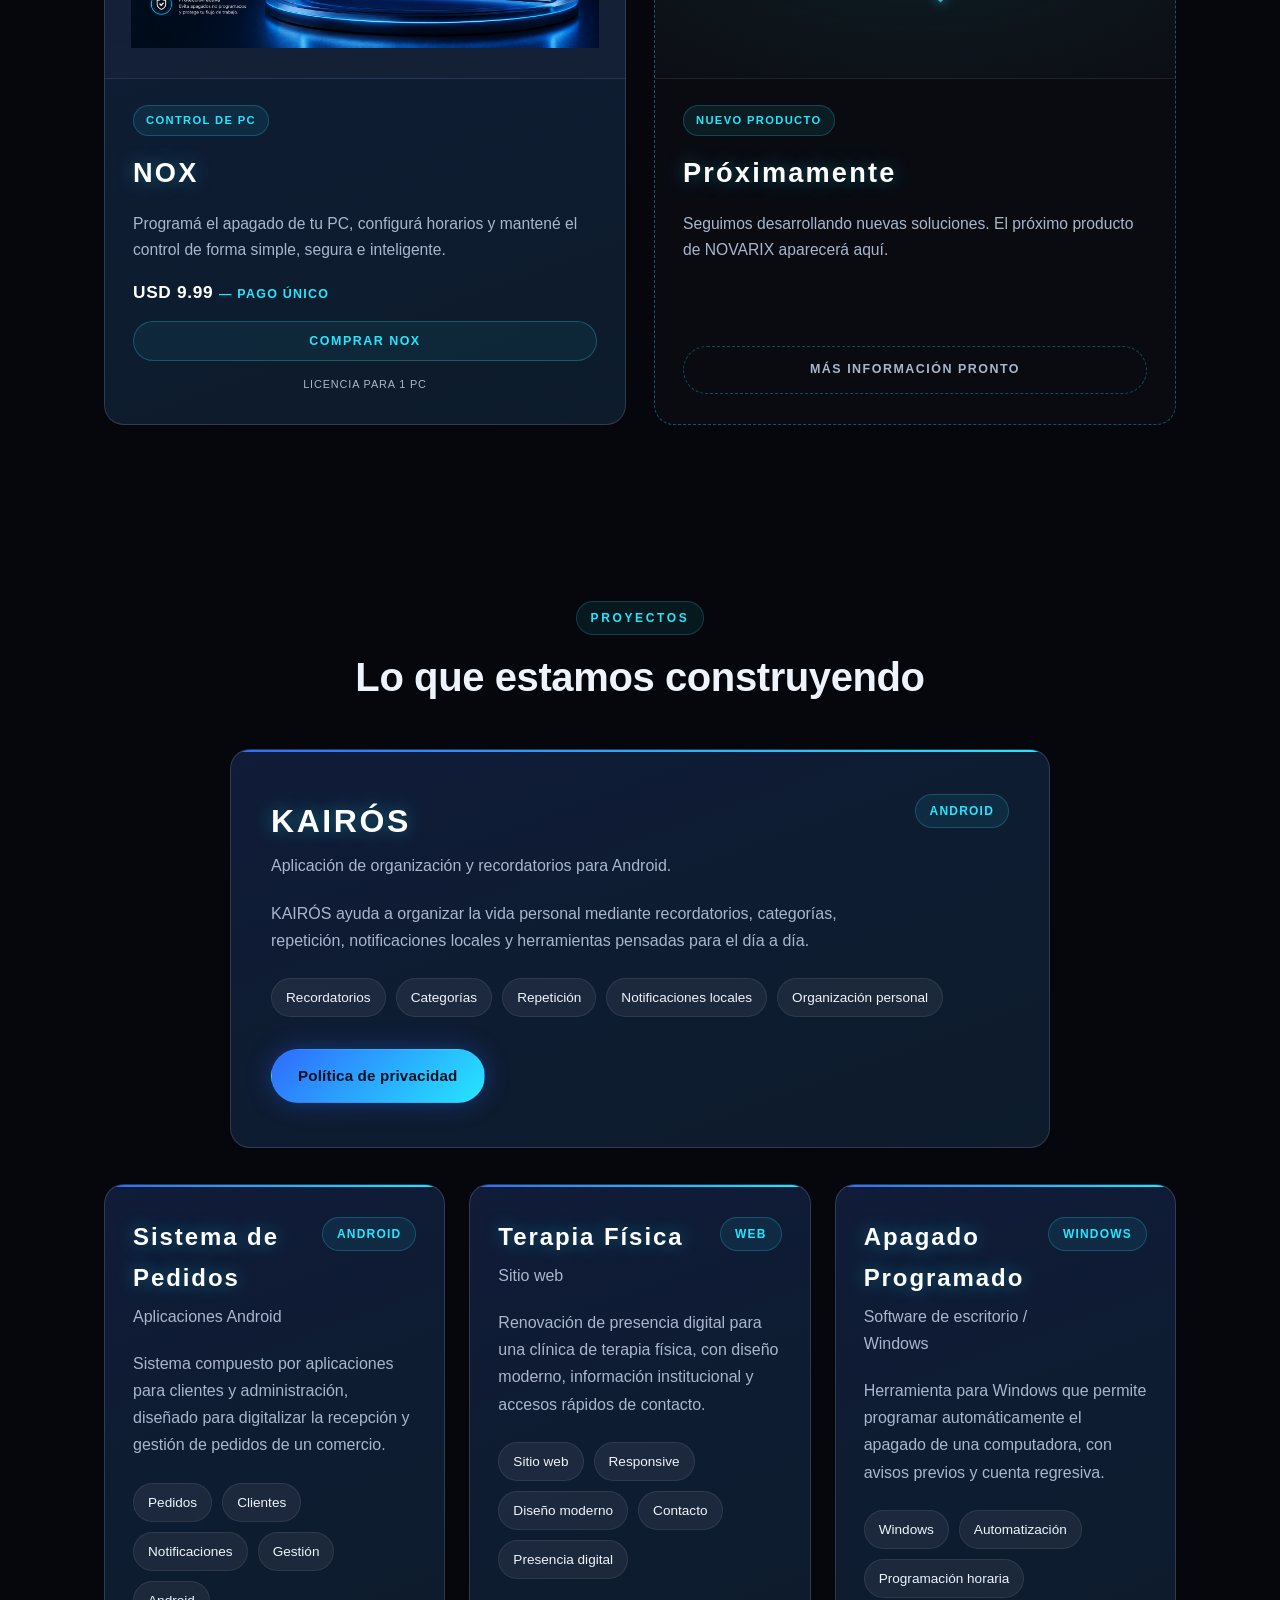
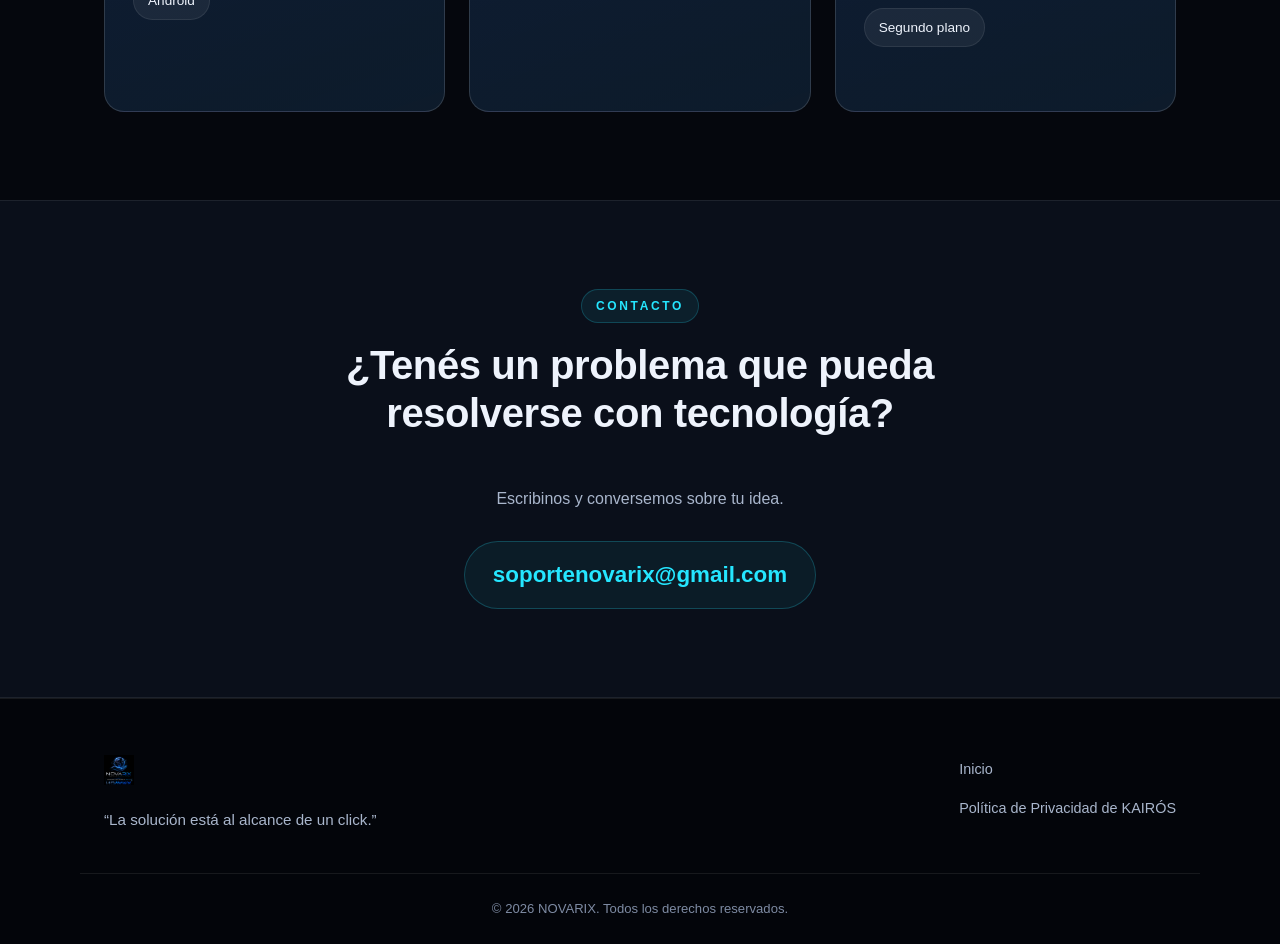
==== commit 96e16ee9: "Update index.html" ====
--- a/index.html
+++ b/index.html
@@ -147,7 +147,7 @@
           <article class="product-card reveal">
             <span class="product-number" aria-hidden="true">01</span>
             <div class="product-media">
-              <img src="assets/kairos.png" alt="KAIRÓS by NOVARIX" loading="lazy">
+             <img src="assets/kairos.png?v=4" alt="KAIRÓS by NOVARIX" loading="lazy">
             </div>
             <div class="product-body">
               <span class="product-badge">APP ANDROID</span>
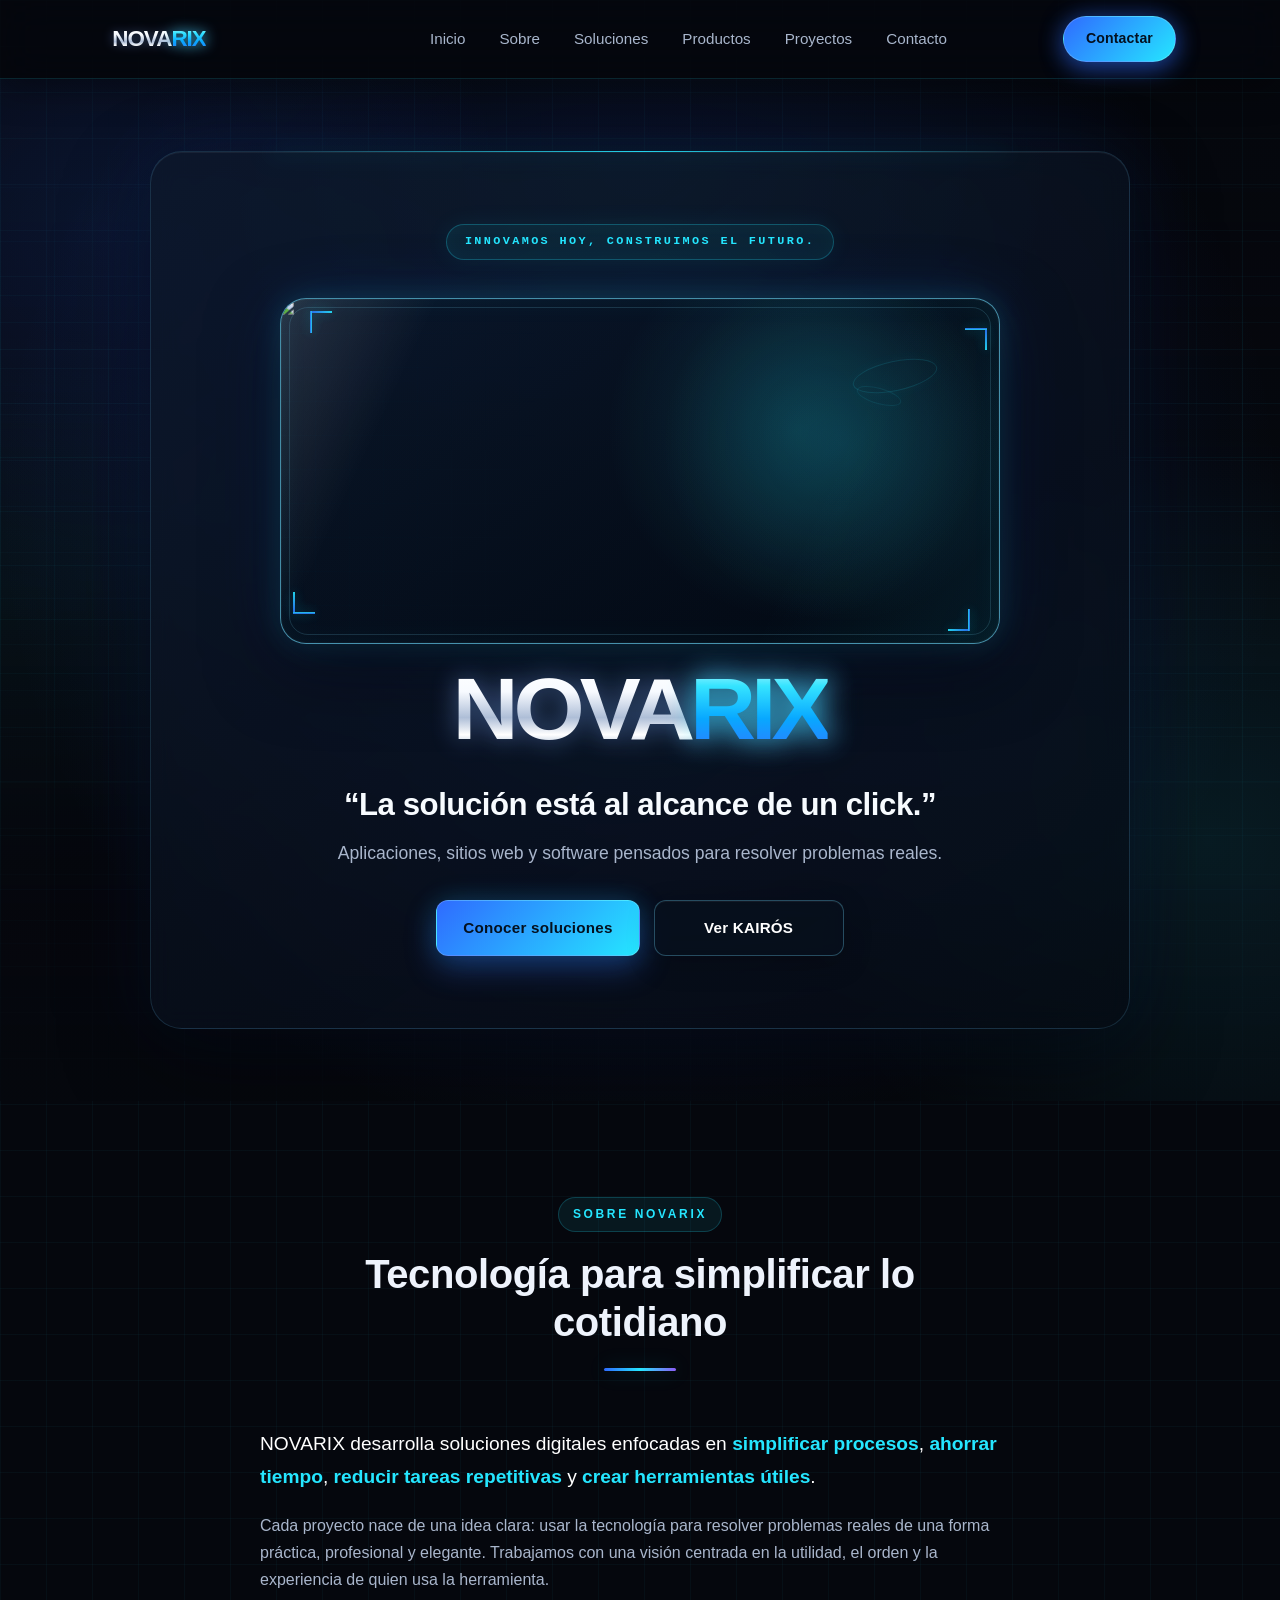
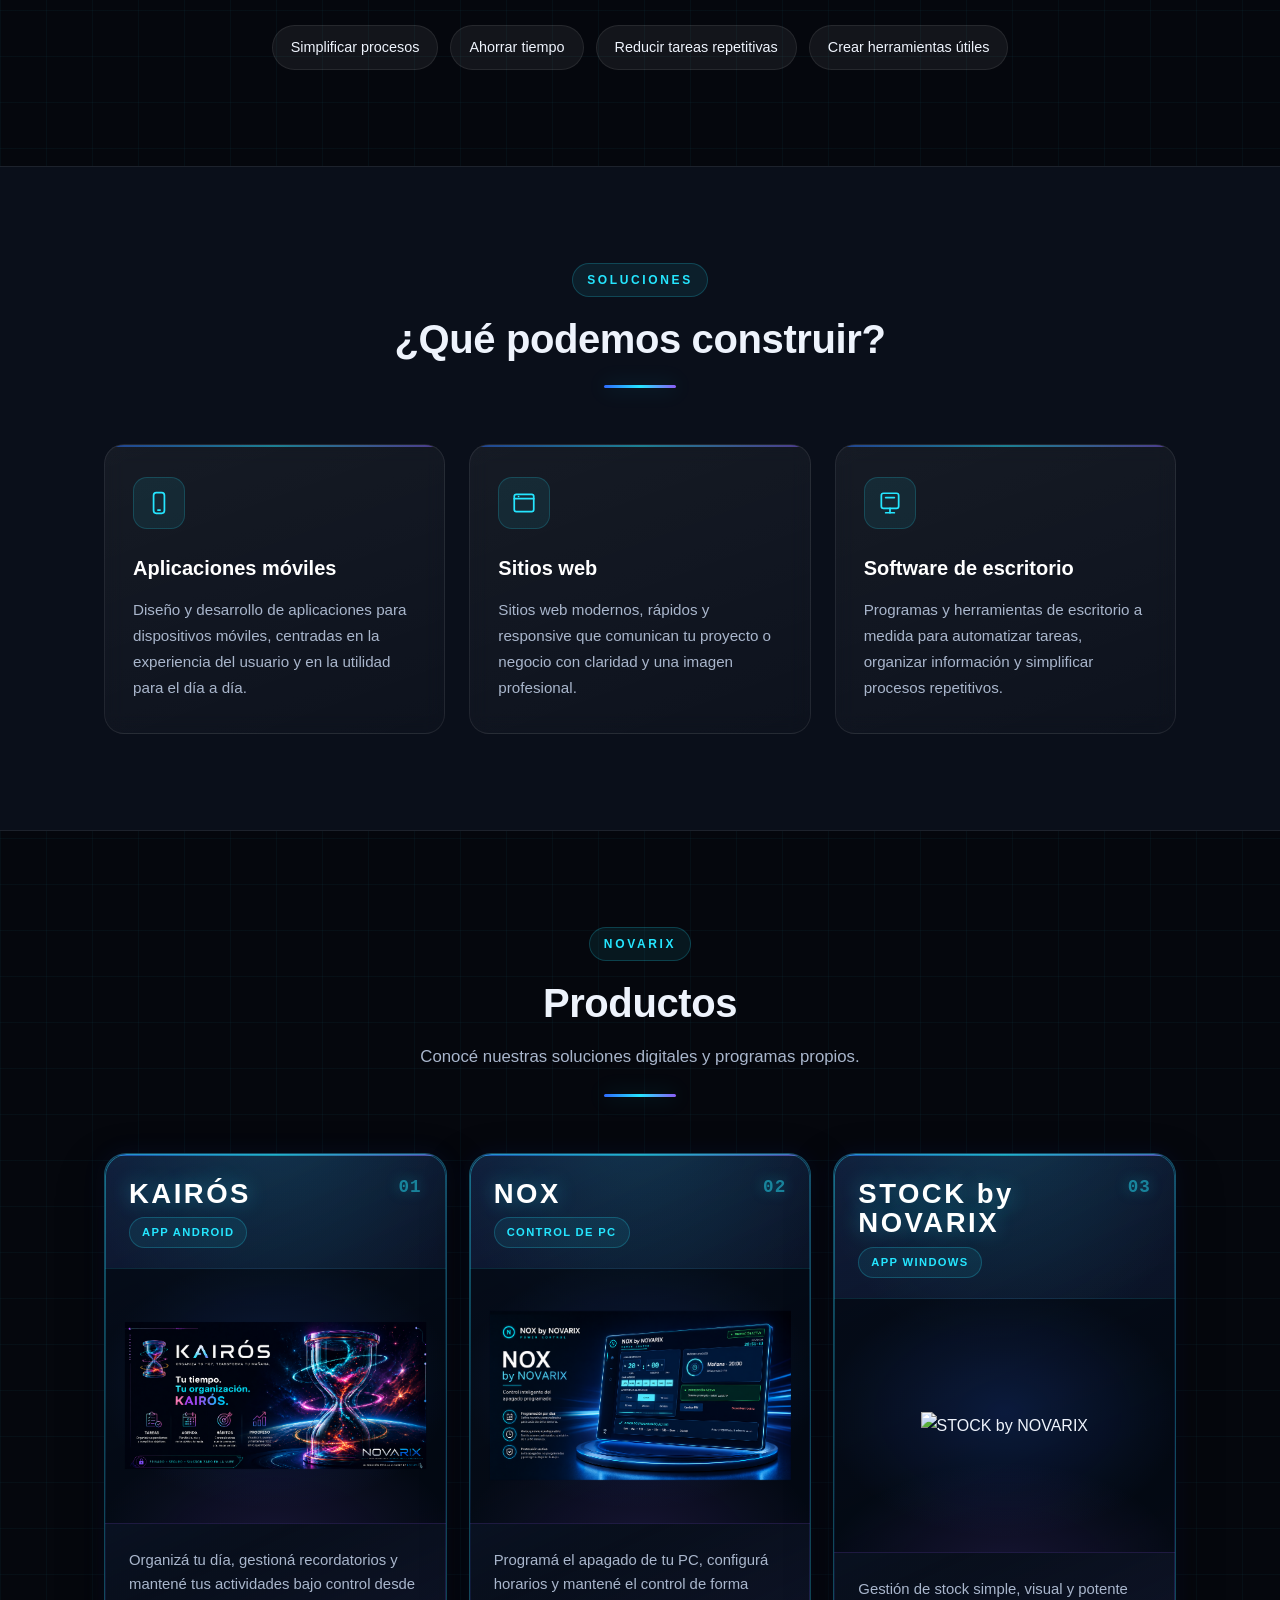
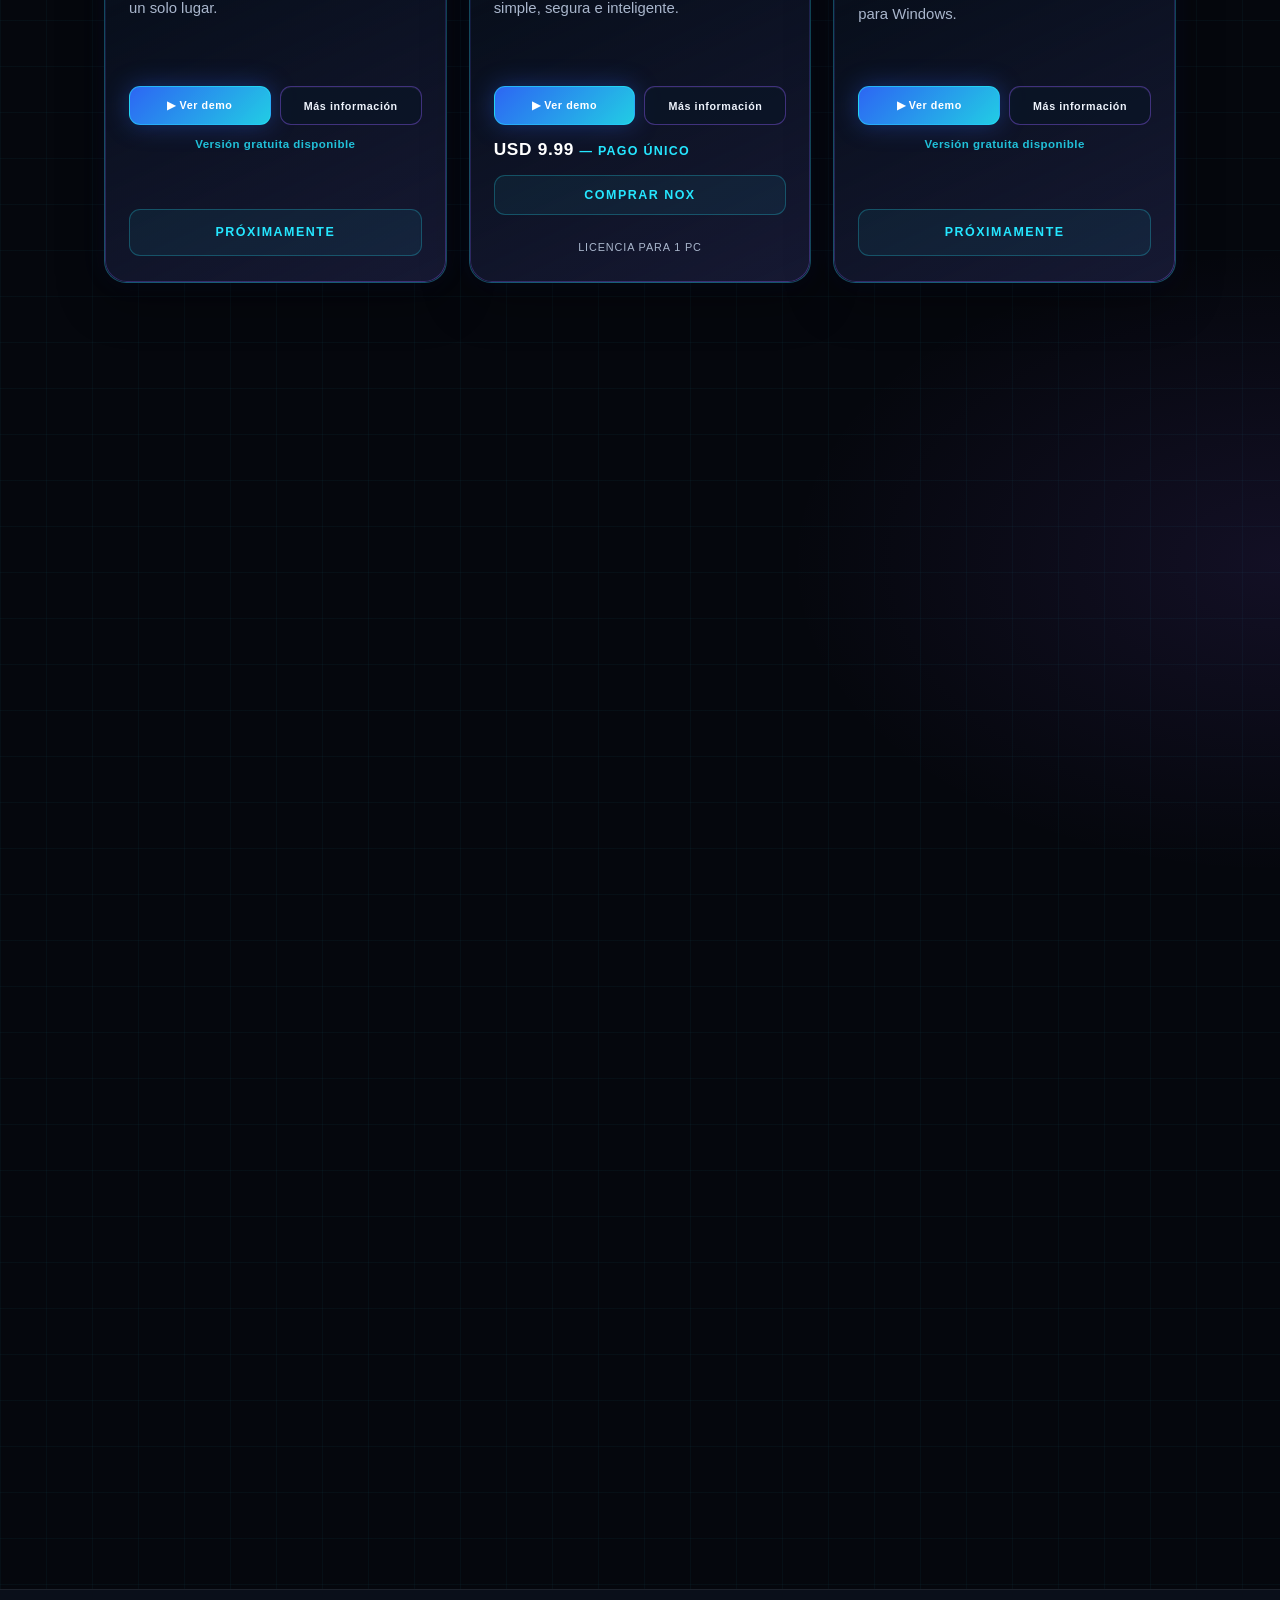
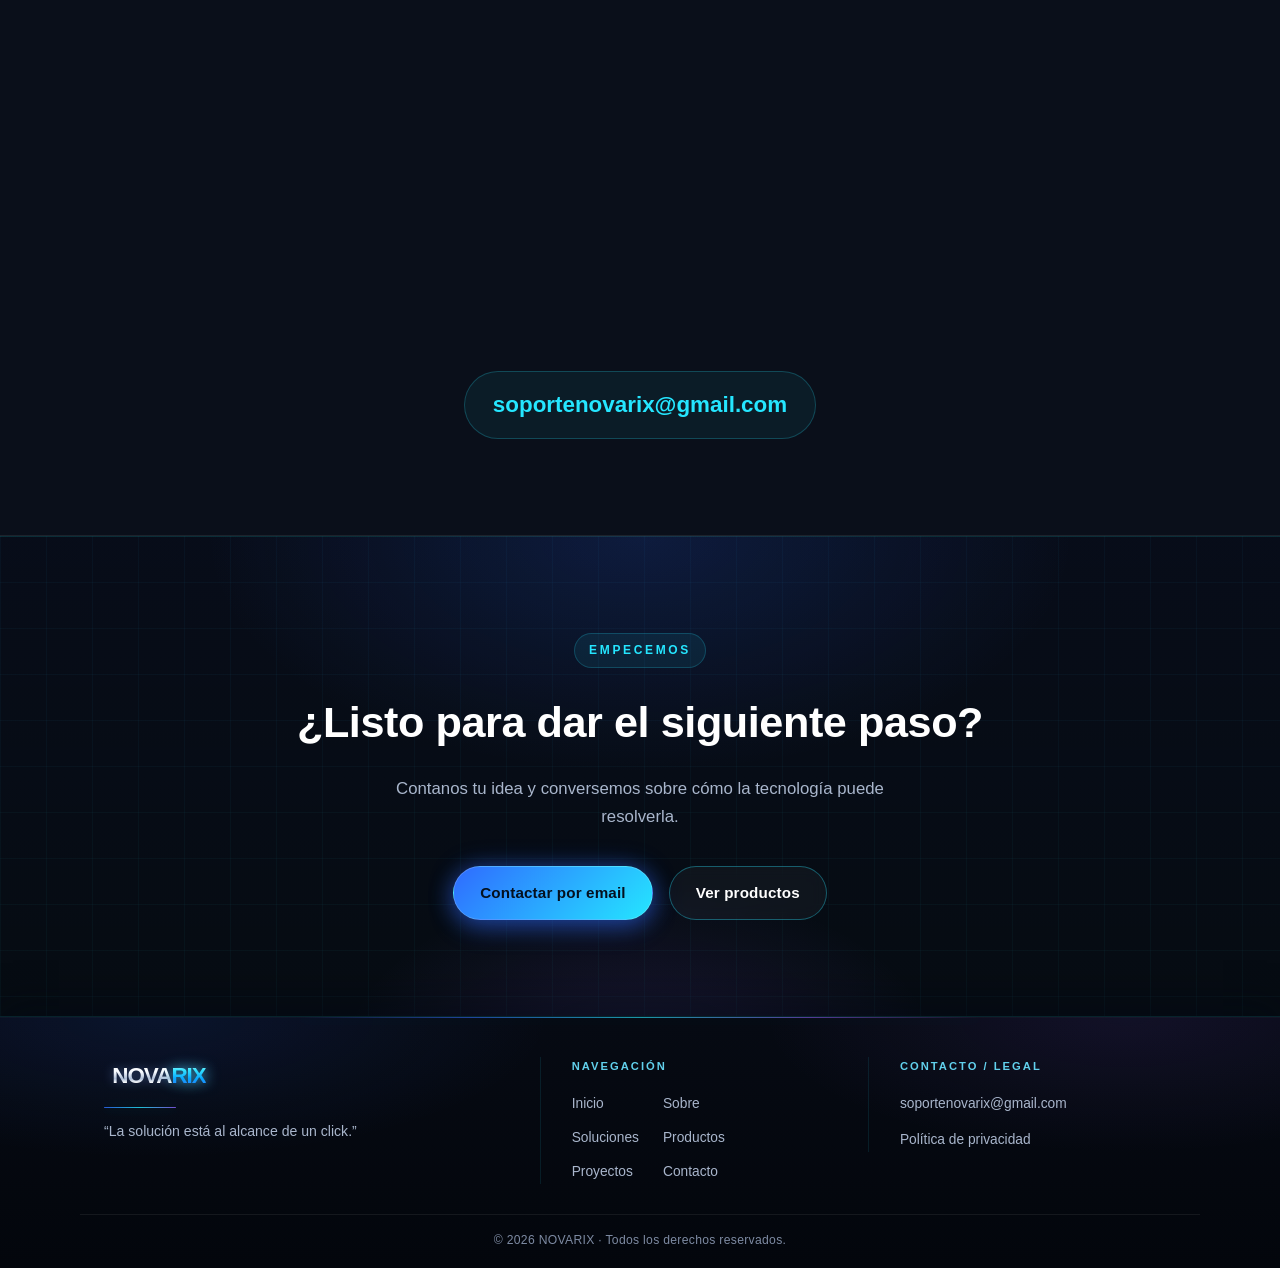
==== commit 25ad66fa: "Add files via upload" ====
--- a/index.html
+++ b/index.html
@@ -1,371 +1,425 @@
-<!DOCTYPE html>
-<html lang="es">
-<head>
-  <meta charset="UTF-8">
-  <meta name="viewport" content="width=device-width, initial-scale=1.0">
-  <title>NOVARIX | Soluciones digitales</title>
-  <meta name="description" content="NOVARIX desarrolla aplicaciones, sitios web y software orientados a resolver problemas reales.">
-  <meta name="theme-color" content="#05070d">
-  <link rel="stylesheet" href="styles.css">
-</head>
-<body>
-  <a class="skip-link" href="#contenido">Saltar al contenido</a>
-
-  <header class="site-header">
-    <div class="container header-inner">
-      <a href="index.html" class="brand" aria-label="NOVARIX — Inicio">
-        <img src="logo_novarix.png?v=3" alt="NOVARIX" class="brand-logo" data-logo-fallback>
-        <span class="brand-logo-fallback">NOVARIX</span>
-      </a>
-
-      <nav class="site-nav" aria-label="Navegación principal">
-        <ul>
-          <li><a href="#inicio">Inicio</a></li>
-          <li><a href="#sobre">Sobre</a></li>
-          <li><a href="#soluciones">Soluciones</a></li>
-          <li><a href="#productos">Productos</a></li>
-          <li><a href="#proyectos">Proyectos</a></li>
-          <li><a href="#contacto">Contacto</a></li>
-        </ul>
-      </nav>
-
-      <a href="privacy-kairos.html" class="btn btn-outline header-cta">Política de privacidad</a>
-    </div>
-  </header>
-
-  <main id="contenido">
-    <!-- ============ HERO ============ -->
-    <section class="hero" id="inicio">
-      <div class="container hero-content">
-        <p class="hero-eyebrow reveal">Innovamos hoy, construimos el futuro.</p>
-
-        <h1 class="hero-brand reveal">
-          <span class="logo-wrap logo-wrap-hero">
-            <span class="logo-text">NOVARIX</span>
-          </span>
-        </h1>
-
-        <p class="hero-slogan reveal">“La solución está al alcance de un click.”</p>
-        <p class="hero-subtitle reveal">Aplicaciones, sitios web y software pensados para resolver problemas reales.</p>
-
-        <div class="hero-actions reveal">
-          <a href="#soluciones" class="btn btn-primary">Conocer soluciones</a>
-          <a href="#proyectos" class="btn btn-secondary">Ver KAIRÓS</a>
-        </div>
-      </div>
-    </section>
-
-    <!-- ============ SOBRE NOVARIX ============ -->
-    <section class="section" id="sobre">
-      <div class="container">
-        <div class="section-heading reveal">
-          <span class="section-tag">Sobre NOVARIX</span>
-          <h2>Tecnología para simplificar lo cotidiano</h2>
-        </div>
-
-        <div class="about-content reveal">
-          <p class="lead">
-            NOVARIX desarrolla soluciones digitales enfocadas en <strong>simplificar procesos</strong>,
-            <strong>ahorrar tiempo</strong>, <strong>reducir tareas repetitivas</strong> y
-            <strong>crear herramientas útiles</strong>.
-          </p>
-          <p>
-            Cada proyecto nace de una idea clara: usar la tecnología para resolver problemas reales
-            de una forma práctica, profesional y elegante. Trabajamos con una visión centrada en la
-            utilidad, el orden y la experiencia de quien usa la herramienta.
-          </p>
-        </div>
-
-        <ul class="pill-list reveal" role="list">
-          <li>Simplificar procesos</li>
-          <li>Ahorrar tiempo</li>
-          <li>Reducir tareas repetitivas</li>
-          <li>Crear herramientas útiles</li>
-        </ul>
-      </div>
-    </section>
-
-    <!-- ============ SOLUCIONES ============ -->
-    <section class="section section-alt" id="soluciones">
-      <div class="container">
-        <div class="section-heading reveal">
-          <span class="section-tag">Soluciones</span>
-          <h2>¿Qué podemos construir?</h2>
-        </div>
-
-        <div class="cards-grid">
-          <article class="card reveal">
-            <div class="card-icon" aria-hidden="true">
-              <svg viewBox="0 0 24 24" fill="none" stroke="currentColor" stroke-width="1.6" stroke-linecap="round" stroke-linejoin="round">
-                <rect x="7" y="2.5" width="10" height="19" rx="2.5"/>
-                <path d="M11 18.5h2"/>
-              </svg>
-            </div>
-            <h3>Aplicaciones móviles</h3>
-            <p>Diseño y desarrollo de aplicaciones para dispositivos móviles, centradas en la experiencia del usuario y en la utilidad para el día a día.</p>
-          </article>
-
-          <article class="card reveal">
-            <div class="card-icon" aria-hidden="true">
-              <svg viewBox="0 0 24 24" fill="none" stroke="currentColor" stroke-width="1.6" stroke-linecap="round" stroke-linejoin="round">
-                <rect x="3" y="4" width="18" height="16" rx="2"/>
-                <path d="M3 8h18"/>
-                <path d="M7 6h.01"/>
-              </svg>
-            </div>
-            <h3>Sitios web</h3>
-            <p>Sitios web modernos, rápidos y responsive que comunican tu proyecto o negocio con claridad y una imagen profesional.</p>
-          </article>
-
-          <article class="card reveal">
-            <div class="card-icon" aria-hidden="true">
-              <svg viewBox="0 0 24 24" fill="none" stroke="currentColor" stroke-width="1.6" stroke-linecap="round" stroke-linejoin="round">
-                <rect x="4" y="3" width="16" height="14" rx="2"/>
-                <path d="M8 21h8"/>
-                <path d="M12 17v4"/>
-                <path d="M8 7h8"/>
-              </svg>
-            </div>
-            <h3>Software de escritorio</h3>
-            <p>Programas y herramientas de escritorio a medida para automatizar tareas, organizar información y simplificar procesos repetitivos.</p>
-          </article>
-        </div>
-      </div>
-    </section>
-
-    <!-- ============ PRODUCTOS ============ -->
-    <section class="section" id="productos">
-      <div class="container">
-        <div class="section-heading reveal">
-          <span class="section-tag">NOVARIX</span>
-          <h2>Productos</h2>
-          <p class="products-intro">Conocé nuestras soluciones digitales y programas propios.</p>
-        </div>
-
-        <div class="products-grid">
-          <!-- Tarjeta 01 — KAIRÓS -->
-          <article class="product-card reveal">
-            <span class="product-number" aria-hidden="true">01</span>
-            <div class="product-media">
-             <img src="assets/kairos.png?v=4" alt="KAIRÓS by NOVARIX" loading="lazy">
-            </div>
-            <div class="product-body">
-              <span class="product-badge">APP ANDROID</span>
-              <h3 class="product-name">KAIRÓS</h3>
-              <p class="product-description">Organizá tu día, gestioná recordatorios y mantené tus actividades bajo control desde un solo lugar.</p>
-              <span class="product-cta">PRÓXIMAMENTE</span>
-            </div>
-          </article>
-
-          <!-- Tarjeta 02 — ÓRBITA -->
-          <article class="product-card reveal">
-            <span class="product-number" aria-hidden="true">02</span>
-            <div class="product-media">
-              <img src="assets/orbita.png" alt="ÓRBITA by NOVARIX" loading="lazy">
-            </div>
-            <div class="product-body">
-              <span class="product-badge">ASISTENTE VISUAL</span>
-              <h3 class="product-name">ÓRBITA</h3>
-              <p class="product-description">Un asistente visual impulsado por inteligencia artificial que observa, comprende y te guía paso a paso.</p>
-              <span class="product-cta">EN DESARROLLO</span>
-            </div>
-          </article>
-
-          <!-- Tarjeta 03 — NOX -->
-          <article class="product-card reveal">
-            <span class="product-number" aria-hidden="true">03</span>
-            <div class="product-media">
-              <img src="assets/Nox.png" alt="NOX by NOVARIX" loading="lazy">
-            </div>
-            <div class="product-body">
-              <span class="product-badge">CONTROL DE PC</span>
-              <h3 class="product-name">NOX</h3>
-              <p class="product-description">Programá el apagado de tu PC, configurá horarios y mantené el control de forma simple, segura e inteligente.</p>
-              <p class="product-price">USD 9.99 <span>— PAGO ÚNICO</span></p>
-              <button class="product-cta product-buy" id="nox-buy-button" type="button" disabled>COMPRAR NOX</button>
-              <p class="product-sale-status" id="nox-sale-status" role="status">VENTAS TODAVÍA DESACTIVADAS</p>
-            </div>
-          </article>
-
-          <!-- Tarjeta 04 — PRÓXIMAMENTE -->
-          <article class="product-card product-card--coming reveal">
-            <span class="product-number" aria-hidden="true">04</span>
-            <div class="product-media product-media--coming">
-              <span class="coming-orb" aria-hidden="true">
-                <span class="coming-spark coming-spark--tl"></span>
-                <span class="coming-spark coming-spark--br"></span>
-                <span class="coming-plus">+</span>
-              </span>
-            </div>
-            <div class="product-body">
-              <span class="product-badge">NUEVO PRODUCTO</span>
-              <h3 class="product-name">Próximamente</h3>
-              <p class="product-description">Seguimos desarrollando nuevas soluciones. El próximo producto de NOVARIX aparecerá aquí.</p>
-              <span class="product-cta product-cta--ghost">MÁS INFORMACIÓN PRONTO</span>
-            </div>
-          </article>
-        </div>
-      </div>
-    </section>
-
-    <!-- ============ PROYECTOS ============ -->
-    <section class="section" id="proyectos">
-      <div class="container">
-        <div class="section-heading reveal">
-          <span class="section-tag">Proyectos</span>
-          <h2>Lo que estamos construyendo</h2>
-        </div>
-
-        <!-- Proyecto destacado: KAIRÓS -->
-        <article class="project-card project-card-featured reveal">
-          <div class="project-card-body">
-            <div class="project-head">
-              <div>
-                <h3 class="project-name">KAIRÓS</h3>
-                <p class="project-subtitle">Aplicación de organización y recordatorios para Android.</p>
-              </div>
-              <span class="project-badge">ANDROID</span>
-            </div>
-
-            <p class="project-description">
-              KAIRÓS ayuda a organizar la vida personal mediante recordatorios, categorías,
-              repetición, notificaciones locales y herramientas pensadas para el día a día.
-            </p>
-
-            <ul class="feature-list" role="list">
-              <li>Recordatorios</li>
-              <li>Categorías</li>
-              <li>Repetición</li>
-              <li>Notificaciones locales</li>
-              <li>Organización personal</li>
-            </ul>
-
-            <div class="project-actions">
-              <a href="privacy-kairos.html" class="btn btn-primary">Política de privacidad</a>
-            </div>
-          </div>
-        </article>
-
-        <div class="projects-grid">
-          <article class="project-card project-card-secondary reveal">
-            <div class="project-card-body">
-              <div class="project-head">
-                <div>
-                  <h3 class="project-name">Sistema de Pedidos</h3>
-                  <p class="project-subtitle">Aplicaciones Android</p>
-                </div>
-                <span class="project-badge">ANDROID</span>
-              </div>
-
-              <p class="project-description">
-                Sistema compuesto por aplicaciones para clientes y administración, diseñado para
-                digitalizar la recepción y gestión de pedidos de un comercio.
-              </p>
-
-              <ul class="feature-list" role="list">
-                <li>Pedidos</li>
-                <li>Clientes</li>
-                <li>Notificaciones</li>
-                <li>Gestión</li>
-                <li>Android</li>
-              </ul>
-            </div>
-          </article>
-
-          <article class="project-card project-card-secondary reveal">
-            <div class="project-card-body">
-              <div class="project-head">
-                <div>
-                  <h3 class="project-name">Terapia Física</h3>
-                  <p class="project-subtitle">Sitio web</p>
-                </div>
-                <span class="project-badge">WEB</span>
-              </div>
-
-              <p class="project-description">
-                Renovación de presencia digital para una clínica de terapia física, con diseño
-                moderno, información institucional y accesos rápidos de contacto.
-              </p>
-
-              <ul class="feature-list" role="list">
-                <li>Sitio web</li>
-                <li>Responsive</li>
-                <li>Diseño moderno</li>
-                <li>Contacto</li>
-                <li>Presencia digital</li>
-              </ul>
-            </div>
-          </article>
-
-          <article class="project-card project-card-secondary reveal">
-            <div class="project-card-body">
-              <div class="project-head">
-                <div>
-                  <h3 class="project-name">Apagado Programado</h3>
-                  <p class="project-subtitle">Software de escritorio / Windows</p>
-                </div>
-                <span class="project-badge">WINDOWS</span>
-              </div>
-
-              <p class="project-description">
-                Herramienta para Windows que permite programar automáticamente el apagado de una
-                computadora, con avisos previos y cuenta regresiva.
-              </p>
-
-              <ul class="feature-list" role="list">
-                <li>Windows</li>
-                <li>Automatización</li>
-                <li>Programación horaria</li>
-                <li>Segundo plano</li>
-              </ul>
-            </div>
-          </article>
-        </div>
-      </div>
-    </section>
-
-    <!-- ============ CONTACTO ============ -->
-    <section class="section section-alt" id="contacto">
-      <div class="container contact-content">
-        <div class="section-heading reveal">
-          <span class="section-tag">Contacto</span>
-          <h2>¿Tenés un problema que pueda resolverse con tecnología?</h2>
-        </div>
-
-        <p class="contact-text reveal">
-          Escribinos y conversemos sobre tu idea.
-        </p>
-
-        <!-- EDITAR: reemplazá este correo por el que quieras usar -->
-        <a class="contact-email reveal" href="mailto:soportenovarix@gmail.com">soportenovarix@gmail.com</a>
-      </div>
-    </section>
-  </main>
-
-  <footer class="site-footer">
-    <div class="container footer-inner">
-      <div class="footer-brand">
-        <a href="index.html" class="brand" aria-label="NOVARIX — Inicio">
-          <img src="logo_novarix.png" alt="NOVARIX" class="brand-logo brand-logo-footer" data-logo-fallback>
-          <span class="brand-logo-fallback">NOVARIX</span>
-        </a>
-        <p class="footer-slogan">“La solución está al alcance de un click.”</p>
-      </div>
-
-      <nav class="footer-nav" aria-label="Enlaces del pie de página">
-        <ul>
-          <li><a href="index.html">Inicio</a></li>
-          <li><a href="privacy-kairos.html">Política de Privacidad de KAIRÓS</a></li>
-        </ul>
-      </nav>
-    </div>
-
-    <div class="container footer-bottom">
-      <p>© 2026 NOVARIX. Todos los derechos reservados.</p>
-    </div>
-  </footer>
-
-  <script src="nox-sales-config.js?v=2"></script>
-  <script src="script.js?v=2"></script>
-</body>
-</html>
+<!DOCTYPE html>
+<html lang="es">
+<head>
+  <meta charset="UTF-8">
+  <meta name="viewport" content="width=device-width, initial-scale=1.0">
+  <title>NOVARIX | Soluciones digitales</title>
+  <meta name="description" content="NOVARIX desarrolla aplicaciones, sitios web y software orientados a resolver problemas reales.">
+  <meta name="theme-color" content="#05070d">
+  <link rel="preconnect" href="https://fonts.googleapis.com">
+  <link rel="preconnect" href="https://fonts.gstatic.com" crossorigin>
+  <link href="https://fonts.googleapis.com/css2?family=Syncopate:wght@700&display=swap" rel="stylesheet">
+  <link rel="stylesheet" href="styles.css?v=20260903-hero2">
+</head>
+<body>
+  <a class="skip-link" href="#contenido">Saltar al contenido</a>
+
+  <header class="site-header">
+    <div class="container header-inner">
+      <a href="index.html" class="brand brand--header" aria-label="NOVARIX — Inicio">
+        <span class="brand-lockup">
+          <img src="assets/logo-icon.png" alt="" class="brand-lockup-icon" aria-hidden="true">
+          <span class="brand-lockup-text">NOVA<span class="brand-lockup-accent">RIX</span></span>
+        </span>
+      </a>
+
+      <nav class="site-nav" aria-label="Navegación principal">
+        <ul>
+          <li><a href="#inicio">Inicio</a></li>
+          <li><a href="#sobre">Sobre</a></li>
+          <li><a href="#soluciones">Soluciones</a></li>
+          <li><a href="#productos">Productos</a></li>
+          <li><a href="#proyectos">Proyectos</a></li>
+          <li><a href="#contacto">Contacto</a></li>
+        </ul>
+      </nav>
+
+      <a href="#contacto" class="btn btn-primary header-cta">Contactar</a>
+    </div>
+  </header>
+
+  <main id="contenido">
+    <!-- ============ HERO ============ -->
+    <section class="hero" id="inicio">
+      <div class="container hero-content">
+        <p class="hero-eyebrow reveal">INNOVAMOS HOY, CONSTRUIMOS EL FUTURO.</p>
+
+        <h1 class="hero-brand reveal" aria-label="NOVARIX">
+          <span class="hero-lockup" aria-hidden="true">
+            <span class="hero-visual-shell">
+              <span class="hero-visual-grid"></span>
+              <span class="hero-visual-scan"></span>
+              <img
+                src="assets/novarix-hero.webp"
+                alt=""
+                class="hero-visual-image"
+                width="1600"
+                height="892"
+                loading="eager"
+                decoding="async"
+                fetchpriority="high"
+              >
+              <span class="hero-visual-corner hero-visual-corner--tl"></span>
+              <span class="hero-visual-corner hero-visual-corner--tr"></span>
+              <span class="hero-visual-corner hero-visual-corner--bl"></span>
+              <span class="hero-visual-corner hero-visual-corner--br"></span>
+              <span class="hero-visual-orbit hero-visual-orbit--one"></span>
+              <span class="hero-visual-orbit hero-visual-orbit--two"></span>
+            </span>
+            <span class="hero-lockup-text">NOVA<span class="hero-lockup-accent">RIX</span></span>
+          </span>
+        </h1>
+
+        <p class="hero-slogan reveal">“La solución está al alcance de un click.”</p>
+        <p class="hero-subtitle reveal">Aplicaciones, sitios web y software pensados para resolver problemas reales.</p>
+
+        <div class="hero-actions reveal">
+          <a href="#soluciones" class="btn btn-primary">Conocer soluciones</a>
+          <a href="#proyectos" class="btn btn-secondary">Ver KAIRÓS</a>
+        </div>
+      </div>
+    </section>
+
+    <!-- ============ SOBRE NOVARIX ============ -->
+    <section class="section" id="sobre">
+      <div class="container">
+        <div class="section-heading reveal">
+          <span class="section-tag">Sobre NOVARIX</span>
+          <h2>Tecnología para simplificar lo cotidiano</h2>
+        </div>
+
+        <div class="about-content reveal">
+          <p class="lead">
+            NOVARIX desarrolla soluciones digitales enfocadas en <strong>simplificar procesos</strong>,
+            <strong>ahorrar tiempo</strong>, <strong>reducir tareas repetitivas</strong> y
+            <strong>crear herramientas útiles</strong>.
+          </p>
+          <p>
+            Cada proyecto nace de una idea clara: usar la tecnología para resolver problemas reales
+            de una forma práctica, profesional y elegante. Trabajamos con una visión centrada en la
+            utilidad, el orden y la experiencia de quien usa la herramienta.
+          </p>
+        </div>
+
+        <ul class="pill-list reveal" role="list">
+          <li>Simplificar procesos</li>
+          <li>Ahorrar tiempo</li>
+          <li>Reducir tareas repetitivas</li>
+          <li>Crear herramientas útiles</li>
+        </ul>
+      </div>
+    </section>
+
+    <!-- ============ SOLUCIONES ============ -->
+    <section class="section section-alt" id="soluciones">
+      <div class="container">
+        <div class="section-heading reveal">
+          <span class="section-tag">Soluciones</span>
+          <h2>¿Qué podemos construir?</h2>
+        </div>
+
+        <div class="cards-grid">
+          <article class="card reveal">
+            <div class="card-icon" aria-hidden="true">
+              <svg viewBox="0 0 24 24" fill="none" stroke="currentColor" stroke-width="1.6" stroke-linecap="round" stroke-linejoin="round">
+                <rect x="7" y="2.5" width="10" height="19" rx="2.5"/>
+                <path d="M11 18.5h2"/>
+              </svg>
+            </div>
+            <h3>Aplicaciones móviles</h3>
+            <p>Diseño y desarrollo de aplicaciones para dispositivos móviles, centradas en la experiencia del usuario y en la utilidad para el día a día.</p>
+          </article>
+
+          <article class="card reveal">
+            <div class="card-icon" aria-hidden="true">
+              <svg viewBox="0 0 24 24" fill="none" stroke="currentColor" stroke-width="1.6" stroke-linecap="round" stroke-linejoin="round">
+                <rect x="3" y="4" width="18" height="16" rx="2"/>
+                <path d="M3 8h18"/>
+                <path d="M7 6h.01"/>
+              </svg>
+            </div>
+            <h3>Sitios web</h3>
+            <p>Sitios web modernos, rápidos y responsive que comunican tu proyecto o negocio con claridad y una imagen profesional.</p>
+          </article>
+
+          <article class="card reveal">
+            <div class="card-icon" aria-hidden="true">
+              <svg viewBox="0 0 24 24" fill="none" stroke="currentColor" stroke-width="1.6" stroke-linecap="round" stroke-linejoin="round">
+                <rect x="4" y="3" width="16" height="14" rx="2"/>
+                <path d="M8 21h8"/>
+                <path d="M12 17v4"/>
+                <path d="M8 7h8"/>
+              </svg>
+            </div>
+            <h3>Software de escritorio</h3>
+            <p>Programas y herramientas de escritorio a medida para automatizar tareas, organizar información y simplificar procesos repetitivos.</p>
+          </article>
+        </div>
+      </div>
+    </section>
+
+    <!-- ============ PRODUCTOS ============ -->
+    <section class="section" id="productos">
+      <div class="container">
+        <div class="section-heading reveal">
+          <span class="section-tag">NOVARIX</span>
+          <h2>Productos</h2>
+          <p class="products-intro">Conocé nuestras soluciones digitales y programas propios.</p>
+        </div>
+
+        <div class="products-grid">
+          <!-- Tarjeta 01 — KAIRÓS -->
+          <article class="product-card reveal" data-carousel>
+            <span class="product-number" aria-hidden="true">01</span>
+
+            <div class="product-card-heading">
+              <h3 class="product-name">KAIRÓS</h3>
+              <span class="product-badge">APP ANDROID</span>
+            </div>
+
+            <div class="product-carousel">
+              <div class="carousel-viewport" aria-label="Galería de KAIRÓS">
+                <ul class="carousel-track" data-carousel-track>
+                  <li class="carousel-slide">
+                    <img src="assets/kairos.png" alt="KAIRÓS by NOVARIX" loading="lazy">
+                  </li>
+                </ul>
+              </div>
+              <button class="carousel-btn carousel-btn--prev" type="button" data-carousel-prev aria-label="Imagen anterior" hidden>‹</button>
+              <button class="carousel-btn carousel-btn--next" type="button" data-carousel-next aria-label="Imagen siguiente" hidden>›</button>
+              <div class="carousel-dots" data-carousel-dots aria-label="Indicadores de galería"></div>
+            </div>
+
+            <div class="product-body">
+              <p class="product-description">Organizá tu día, gestioná recordatorios y mantené tus actividades bajo control desde un solo lugar.</p>
+              <div class="product-actions">
+                <div class="product-action-row">
+                  <button class="product-cta product-demo" type="button" data-demo-open data-demo-title="KAIRÓS" data-demo-image="assets/kairos.png" data-demo-video="">▶ Ver demo</button>
+                  <button class="product-cta product-info" type="button" data-product-info="kairos">Más información</button>
+                </div>
+                <p class="product-free-note">Versión gratuita disponible</p>
+                <span class="product-cta product-cta--status">PRÓXIMAMENTE</span>
+              </div>
+            </div>
+          </article>
+
+          <!-- Tarjeta 02 — NOX -->
+          <article class="product-card reveal" data-carousel>
+            <span class="product-number" aria-hidden="true">02</span>
+
+            <div class="product-card-heading">
+              <h3 class="product-name">NOX</h3>
+              <span class="product-badge">CONTROL DE PC</span>
+            </div>
+
+            <div class="product-carousel">
+              <div class="carousel-viewport" aria-label="Galería de NOX">
+                <ul class="carousel-track" data-carousel-track>
+                  <li class="carousel-slide">
+                    <img src="assets/Nox.png" alt="NOX by NOVARIX" loading="lazy">
+                  </li>
+                </ul>
+              </div>
+              <button class="carousel-btn carousel-btn--prev" type="button" data-carousel-prev aria-label="Imagen anterior" hidden>‹</button>
+              <button class="carousel-btn carousel-btn--next" type="button" data-carousel-next aria-label="Imagen siguiente" hidden>›</button>
+              <div class="carousel-dots" data-carousel-dots aria-label="Indicadores de galería"></div>
+            </div>
+
+            <div class="product-body">
+              <p class="product-description">Programá el apagado de tu PC, configurá horarios y mantené el control de forma simple, segura e inteligente.</p>
+              <div class="product-actions">
+                <div class="product-action-row">
+                  <button class="product-cta product-demo" type="button" data-demo-open data-demo-title="NOX" data-demo-image="assets/Nox.png" data-demo-video="">▶ Ver demo</button>
+                  <button class="product-cta product-info" type="button" data-product-info="nox">Más información</button>
+                </div>
+                <p class="product-price">USD 9.99 <span>— PAGO ÚNICO</span></p>
+                <button class="product-cta product-buy" id="nox-buy-button" type="button" disabled>COMPRAR NOX</button>
+                <p class="product-sale-status" id="nox-sale-status" role="status">VENTAS TODAVÍA DESACTIVADAS</p>
+              </div>
+            </div>
+          </article>
+
+          <!-- Tarjeta 03 — STOCK -->
+          <article class="product-card reveal" data-carousel>
+            <span class="product-number" aria-hidden="true">03</span>
+
+            <div class="product-card-heading">
+              <h3 class="product-name">STOCK by NOVARIX</h3>
+              <span class="product-badge">APP WINDOWS</span>
+            </div>
+
+            <div class="product-carousel">
+              <div class="carousel-viewport" aria-label="Galería de STOCK by NOVARIX">
+                <ul class="carousel-track" data-carousel-track>
+                  <li class="carousel-slide">
+                    <img src="assets/stock-novarix.png" alt="STOCK by NOVARIX" loading="lazy">
+                  </li>
+                </ul>
+              </div>
+              <button class="carousel-btn carousel-btn--prev" type="button" data-carousel-prev aria-label="Imagen anterior" hidden>‹</button>
+              <button class="carousel-btn carousel-btn--next" type="button" data-carousel-next aria-label="Imagen siguiente" hidden>›</button>
+              <div class="carousel-dots" data-carousel-dots aria-label="Indicadores de galería"></div>
+            </div>
+
+            <div class="product-body">
+              <p class="product-description">Gestión de stock simple, visual y potente para Windows.</p>
+              <div class="product-actions">
+                <div class="product-action-row">
+                  <button class="product-cta product-demo" type="button" data-demo-open data-demo-title="STOCK by NOVARIX" data-demo-image="assets/logo_novarix.png" data-demo-video="">▶ Ver demo</button>
+                  <button class="product-cta product-info stock-info-trigger" type="button" data-stock-info-open>Más información</button>
+                </div>
+                <p class="product-free-note">Versión gratuita disponible</p>
+                <span class="product-cta product-cta--status">PRÓXIMAMENTE</span>
+              </div>
+            </div>
+          </article>
+        </div>
+      </div>
+    </section>
+
+    <!-- ============ CÓMO TRABAJAMOS ============ -->
+    <section class="section" id="proyectos">
+      <div class="container">
+        <div class="section-heading reveal">
+          <span class="section-tag">CÓMO TRABAJAMOS</span>
+          <h2>De una idea a una solución lista para usar</h2>
+          <p class="products-intro">Transformamos necesidades concretas en aplicaciones, sitios web y software funcionales, acompañando cada etapa del proceso.</p>
+        </div>
+
+        <div class="projects-grid">
+          <article class="project-card reveal">
+            <div class="project-card-body">
+              <div class="project-head">
+                <div>
+                  <h3 class="project-name">ENTENDEMOS EL PROBLEMA</h3>
+                </div>
+                <span class="project-badge">ETAPA 01</span>
+              </div>
+
+              <p class="project-description">
+                Analizamos qué necesitás, qué problema querés resolver y cuál es la mejor forma de abordarlo con tecnología.
+              </p>
+            </div>
+          </article>
+
+          <article class="project-card reveal">
+            <div class="project-card-body">
+              <div class="project-head">
+                <div>
+                  <h3 class="project-name">DISEÑAMOS LA SOLUCIÓN</h3>
+                </div>
+                <span class="project-badge">ETAPA 02</span>
+              </div>
+
+              <p class="project-description">
+                Definimos las funciones, la experiencia de uso y la estructura necesaria antes de comenzar el desarrollo.
+              </p>
+            </div>
+          </article>
+
+          <article class="project-card reveal">
+            <div class="project-card-body">
+              <div class="project-head">
+                <div>
+                  <h3 class="project-name">DESARROLLAMOS Y PROBAMOS</h3>
+                </div>
+                <span class="project-badge">ETAPA 03</span>
+              </div>
+
+              <p class="project-description">
+                Construimos la solución y realizamos las pruebas necesarias para asegurar que funcione de manera correcta y estable.
+              </p>
+            </div>
+          </article>
+
+          <article class="project-card reveal">
+            <div class="project-card-body">
+              <div class="project-head">
+                <div>
+                  <h3 class="project-name">ENTREGAMOS Y ACOMPAÑAMOS</h3>
+                </div>
+                <span class="project-badge">ETAPA 04</span>
+              </div>
+
+              <p class="project-description">
+                Dejamos el producto listo para usar y brindamos acompañamiento para ajustes, mejoras o soporte posterior.
+              </p>
+            </div>
+          </article>
+        </div>
+      </div>
+    </section>
+
+    <!-- ============ CONTACTO ============ -->
+    <section class="section section-alt" id="contacto">
+      <div class="container contact-content">
+        <div class="section-heading reveal">
+          <span class="section-tag">Contacto</span>
+          <h2>¿Tenés un problema que pueda resolverse con tecnología?</h2>
+        </div>
+
+        <p class="contact-text reveal">
+          Escribinos y conversemos sobre tu idea.
+        </p>
+
+        <!-- EDITAR: reemplazá este correo por el que quieras usar -->
+        <a class="contact-email reveal" href="https://mail.google.com/mail/?view=cm&amp;fs=1&amp;to=soportenovarix@gmail.com&amp;su=Consulta%20desde%20NOVARIX" target="_blank" rel="noopener noreferrer">soportenovarix@gmail.com</a>
+      </div>
+    </section>
+
+    <!-- ============ CTA ============ -->
+    <section class="cta-band">
+      <div class="container cta-band-inner reveal">
+        <span class="section-tag">Empecemos</span>
+        <h2 class="cta-title">¿Listo para dar el siguiente paso?</h2>
+        <p class="cta-text">Contanos tu idea y conversemos sobre cómo la tecnología puede resolverla.</p>
+        <div class="cta-actions">
+          <a href="https://mail.google.com/mail/?view=cm&amp;fs=1&amp;to=soportenovarix@gmail.com&amp;su=Consulta%20desde%20NOVARIX" target="_blank" rel="noopener noreferrer" class="btn btn-primary">Contactar por email</a>
+          <a href="#productos" class="btn btn-secondary">Ver productos</a>
+        </div>
+      </div>
+    </section>
+  </main>
+
+  <footer class="site-footer site-footer--main">
+    <div class="container footer-inner">
+      <div class="footer-brand">
+        <a href="index.html" class="footer-brand-link" aria-label="NOVARIX — Inicio">
+          <span class="footer-lockup" aria-hidden="true">
+            <img src="assets/logo-icon.png" alt="" class="footer-lockup-icon">
+            <span class="footer-lockup-text">NOVA<span class="footer-lockup-accent">RIX</span></span>
+          </span>
+        </a>
+        <p class="footer-slogan">“La solución está al alcance de un click.”</p>
+      </div>
+
+      <nav class="footer-nav" aria-label="Navegación del pie de página">
+        <p class="footer-heading">Navegación</p>
+        <ul>
+          <li><a href="#inicio">Inicio</a></li>
+          <li><a href="#sobre">Sobre</a></li>
+          <li><a href="#soluciones">Soluciones</a></li>
+          <li><a href="#productos">Productos</a></li>
+          <li><a href="#proyectos">Proyectos</a></li>
+          <li><a href="#contacto">Contacto</a></li>
+        </ul>
+      </nav>
+
+      <div class="footer-col">
+        <p class="footer-heading">Contacto / Legal</p>
+        <ul class="footer-list">
+          <li><a href="https://mail.google.com/mail/?view=cm&amp;fs=1&amp;to=soportenovarix@gmail.com&amp;su=Consulta%20desde%20NOVARIX" target="_blank" rel="noopener noreferrer">soportenovarix@gmail.com</a></li>
+          <li><a href="privacy-kairos.html">Política de privacidad</a></li>
+        </ul>
+      </div>
+    </div>
+
+    <div class="container footer-bottom">
+      <p>© 2026 NOVARIX · Todos los derechos reservados.</p>
+    </div>
+  </footer>
+
+  <script src="nox-sales-config.js"></script>
+  <script src="script.js"></script>
+</body>
+</html>
--- a/styles.css
+++ b/styles.css
@@ -1,1158 +1,2735 @@
-/* ==========================================================================
-   NOVARIX — Estilos
-   Estética: tecnológica, elegante, futurista, profesional.
-   Fondo oscuro, azules eléctricos, cian y blanco.
-   ========================================================================== */
-
-:root {
-  --bg: #05070d;
-  --bg-elevated: #0a0f1a;
-  --bg-card: #0c1322;
-  --surface: rgba(255, 255, 255, 0.03);
-  --surface-strong: rgba(255, 255, 255, 0.06);
-
-  --text: #eef3fc;
-  --text-muted: #a9b6cc;
-  --text-soft: #7e8ba3;
-
-  --electric-blue: #2f6bff;
-  --electric-blue-bright: #4d82ff;
-  --cyan: #25e6ff;
-
-  --border: rgba(255, 255, 255, 0.08);
-  --border-strong: rgba(255, 255, 255, 0.14);
-
-  --gradient-primary: linear-gradient(135deg, #2f6bff 0%, #25e6ff 100%);
-  --glow-blue: 0 0 24px rgba(47, 107, 255, 0.35);
-  --glow-cyan: 0 0 20px rgba(37, 230, 255, 0.25);
-
-  --font-sans: -apple-system, BlinkMacSystemFont, "Segoe UI", Roboto, Helvetica, Arial, sans-serif;
-  --font-mono: "SFMono-Regular", Consolas, "Liberation Mono", Menlo, monospace;
-
-  --container: 1120px;
-  --radius: 14px;
-  --radius-lg: 20px;
-}
-
-* {
-  margin: 0;
-  padding: 0;
-  box-sizing: border-box;
-}
-
-html {
-  scroll-behavior: smooth;
-}
-
-body {
-  font-family: var(--font-sans);
-  font-size: 1rem;
-  line-height: 1.7;
-  color: var(--text);
-  background-color: var(--bg);
-  background-image:
-    radial-gradient(1200px 600px at 80% -10%, rgba(47, 107, 255, 0.12), transparent 60%),
-    radial-gradient(900px 500px at 0% 10%, rgba(37, 230, 255, 0.08), transparent 55%);
-  background-repeat: no-repeat;
-  -webkit-font-smoothing: antialiased;
-  text-rendering: optimizeLegibility;
-  overflow-x: hidden;
-}
-
-a {
-  color: inherit;
-  text-decoration: none;
-}
-
-img {
-  max-width: 100%;
-  display: block;
-}
-
-ul,
-ol {
-  list-style: none;
-}
-
-.container {
-  width: 100%;
-  max-width: var(--container);
-  margin: 0 auto;
-  padding: 0 24px;
-}
-
-/* Accesibilidad: saltar al contenido */
-.skip-link {
-  position: absolute;
-  left: -9999px;
-  top: 0;
-  z-index: 100;
-  padding: 12px 18px;
-  background: var(--electric-blue);
-  color: #fff;
-  border-radius: 0 0 8px 0;
-}
-
-.skip-link:focus {
-  left: 0;
-}
-
-/* ==========================================================================
-   Botones
-   ========================================================================== */
-.btn {
-  display: inline-flex;
-  align-items: center;
-  justify-content: center;
-  gap: 8px;
-  padding: 13px 26px;
-  border-radius: 999px;
-  font-size: 0.95rem;
-  font-weight: 600;
-  letter-spacing: 0.01em;
-  border: 1px solid transparent;
-  cursor: pointer;
-  transition: transform 0.25s ease, box-shadow 0.25s ease, background-color 0.25s ease,
-    border-color 0.25s ease;
-  white-space: nowrap;
-}
-
-.btn:focus-visible {
-  outline: 2px solid var(--cyan);
-  outline-offset: 3px;
-}
-
-.btn-primary {
-  background: var(--gradient-primary);
-  color: #051020;
-  box-shadow: var(--glow-blue);
-}
-
-.btn-primary:hover {
-  transform: translateY(-2px);
-  box-shadow: 0 0 32px rgba(47, 107, 255, 0.5);
-}
-
-.btn-secondary {
-  background: transparent;
-  color: var(--cyan);
-  border-color: var(--border-strong);
-}
-
-.btn-secondary:hover {
-  transform: translateY(-2px);
-  border-color: var(--cyan);
-  box-shadow: var(--glow-cyan);
-}
-
-.btn-outline {
-  background: transparent;
-  color: var(--text);
-  border-color: var(--border);
-  padding: 9px 18px;
-  font-size: 0.85rem;
-  font-weight: 500;
-}
-
-.btn-outline:hover {
-  border-color: var(--cyan);
-  color: var(--cyan);
-  box-shadow: var(--glow-cyan);
-}
-
-/* ==========================================================================
-   Header / Navegación
-   ========================================================================== */
-.site-header {
-  position: sticky;
-  top: 0;
-  z-index: 50;
-  background: rgba(5, 7, 13, 0.75);
-  backdrop-filter: blur(16px);
-  -webkit-backdrop-filter: blur(16px);
-  border-bottom: 1px solid var(--border);
-}
-
-.header-inner {
-  display: flex;
-  align-items: center;
-  justify-content: space-between;
-  gap: 20px;
-  padding-top: 14px;
-  padding-bottom: 14px;
-}
-
-.brand {
-  display: inline-flex;
-  align-items: center;
-}
-
-.logo-wrap {
-  display: inline-flex;
-  align-items: center;
-  gap: 10px;
-}
-
-.logo-wrap img {
-  height: 30px;
-  width: auto;
-}
-
-.logo-text {
-  font-family: var(--font-sans);
-  font-size: 1.25rem;
-  font-weight: 800;
-  letter-spacing: 0.18em;
-  color: #fff;
-  text-shadow: 0 0 14px rgba(47, 107, 255, 0.6);
-}
-
-.brand-logo {
-  height: 34px;
-  width: auto;
-  object-fit: contain;
-}
-
-.brand-logo-fallback {
-  display: none;
-  font-family: var(--font-sans);
-  font-size: 1.25rem;
-  font-weight: 800;
-  letter-spacing: 0.18em;
-  color: #fff;
-  text-shadow: 0 0 14px rgba(47, 107, 255, 0.6);
-}
-
-.brand-fallback-active .brand-logo-fallback {
-  display: inline;
-}
-
-.brand-logo-footer {
-  height: 30px;
-}
-
-.site-nav ul {
-  display: flex;
-  align-items: center;
-  gap: 28px;
-}
-
-.site-nav a {
-  font-size: 0.92rem;
-  font-weight: 500;
-  color: var(--text-muted);
-  transition: color 0.2s ease;
-}
-
-.site-nav a:hover {
-  color: var(--cyan);
-}
-
-/* ==========================================================================
-   Hero
-   ========================================================================== */
-.hero {
-  position: relative;
-  display: flex;
-  align-items: center;
-  min-height: 82vh;
-  padding: 96px 0 80px;
-  overflow: hidden;
-}
-
-.hero::before {
-  content: "";
-  position: absolute;
-  inset: 0;
-  background:
-    radial-gradient(700px 400px at 50% 0%, rgba(47, 107, 255, 0.16), transparent 60%),
-    radial-gradient(500px 300px at 20% 80%, rgba(37, 230, 255, 0.08), transparent 60%);
-  pointer-events: none;
-}
-
-.hero-content {
-  position: relative;
-  text-align: center;
-  display: flex;
-  flex-direction: column;
-  align-items: center;
-}
-
-.hero-eyebrow {
-  font-size: 0.85rem;
-  font-weight: 500;
-  letter-spacing: 0.35em;
-  text-transform: uppercase;
-  color: var(--cyan);
-  margin-bottom: 28px;
-}
-
-.hero-brand {
-  margin-bottom: 24px;
-}
-
-.logo-wrap-hero .logo-text {
-  font-size: clamp(2.6rem, 9vw, 5.5rem);
-  letter-spacing: 0.16em;
-  text-shadow: 0 0 30px rgba(47, 107, 255, 0.7);
-}
-
-.logo-wrap-hero img {
-  height: clamp(2.6rem, 9vw, 5.5rem);
-  width: auto;
-}
-
-.hero-slogan {
-  font-size: clamp(1.3rem, 3vw, 1.8rem);
-  font-weight: 600;
-  color: #fff;
-  max-width: 640px;
-  margin: 0 auto 14px;
-}
-
-.hero-subtitle {
-  font-size: clamp(1rem, 2vw, 1.15rem);
-  color: var(--text-muted);
-  max-width: 620px;
-  margin: 0 auto 36px;
-}
-
-.hero-actions {
-  display: flex;
-  flex-wrap: wrap;
-  justify-content: center;
-  gap: 16px;
-}
-
-/* ==========================================================================
-   Secciones generales
-   ========================================================================== */
-.section {
-  padding: 88px 0;
-}
-
-.section-alt {
-  background: var(--bg-elevated);
-  border-top: 1px solid var(--border);
-  border-bottom: 1px solid var(--border);
-}
-
-.section-heading {
-  max-width: 720px;
-  margin: 0 auto 48px;
-  text-align: center;
-}
-
-.section-tag {
-  display: inline-block;
-  font-size: 0.75rem;
-  font-weight: 600;
-  letter-spacing: 0.22em;
-  text-transform: uppercase;
-  color: var(--cyan);
-  background: rgba(37, 230, 255, 0.08);
-  border: 1px solid rgba(37, 230, 255, 0.2);
-  padding: 6px 14px;
-  border-radius: 999px;
-  margin-bottom: 18px;
-}
-
-.section-heading h2 {
-  font-size: clamp(1.8rem, 4vw, 2.5rem);
-  font-weight: 700;
-  letter-spacing: -0.01em;
-  line-height: 1.2;
-}
-
-/* ==========================================================================
-   Sobre NOVARIX
-   ========================================================================== */
-.about-content {
-  max-width: 760px;
-  margin: 0 auto;
-  text-align: left;
-}
-
-.about-content .lead {
-  font-size: 1.2rem;
-  line-height: 1.75;
-  color: #fff;
-  margin-bottom: 18px;
-}
-
-.about-content .lead strong {
-  color: var(--cyan);
-  font-weight: 600;
-}
-
-.about-content p {
-  color: var(--text-muted);
-  margin-bottom: 16px;
-}
-
-.pill-list {
-  max-width: 760px;
-  margin: 32px auto 0;
-  display: flex;
-  flex-wrap: wrap;
-  justify-content: center;
-  gap: 12px;
-}
-
-.pill-list li {
-  font-size: 0.9rem;
-  font-weight: 500;
-  color: var(--text);
-  background: var(--surface-strong);
-  border: 1px solid var(--border);
-  padding: 9px 18px;
-  border-radius: 999px;
-}
-
-/* ==========================================================================
-   Soluciones (tarjetas)
-   ========================================================================== */
-.cards-grid {
-  display: grid;
-  grid-template-columns: repeat(3, 1fr);
-  gap: 24px;
-}
-
-.card {
-  background: var(--bg-card);
-  border: 1px solid var(--border);
-  border-radius: var(--radius-lg);
-  padding: 32px 28px;
-  transition: transform 0.3s ease, border-color 0.3s ease, box-shadow 0.3s ease;
-}
-
-.card:hover {
-  transform: translateY(-6px);
-  border-color: var(--border-strong);
-  box-shadow: var(--glow-blue);
-}
-
-.card-icon {
-  width: 52px;
-  height: 52px;
-  border-radius: 14px;
-  display: flex;
-  align-items: center;
-  justify-content: center;
-  color: var(--cyan);
-  background: rgba(37, 230, 255, 0.08);
-  border: 1px solid rgba(37, 230, 255, 0.18);
-  margin-bottom: 22px;
-}
-
-.card-icon svg {
-  width: 26px;
-  height: 26px;
-}
-
-.card h3 {
-  font-size: 1.25rem;
-  font-weight: 700;
-  margin-bottom: 12px;
-  color: #fff;
-}
-
-.card p {
-  font-size: 0.95rem;
-  color: var(--text-muted);
-}
-
-/* ==========================================================================
-   Proyectos (Portfolio)
-   ========================================================================== */
-.project-card {
-  background: linear-gradient(160deg, rgba(47, 107, 255, 0.1), rgba(37, 230, 255, 0.04)), var(--bg-card);
-  border: 1px solid var(--border-strong);
-  border-radius: var(--radius-lg);
-  padding: 44px 40px;
-  position: relative;
-  overflow: hidden;
-}
-
-.project-card-featured {
-  max-width: 820px;
-  margin: 0 auto 36px;
-}
-
-.projects-grid {
-  display: grid;
-  grid-template-columns: repeat(3, 1fr);
-  gap: 24px;
-}
-
-.project-card-secondary {
-  padding: 32px 28px;
-  margin: 0;
-  max-width: none;
-}
-
-.project-card-secondary .project-name {
-  font-size: 1.5rem;
-}
-
-.project-card::before {
-  content: "";
-  position: absolute;
-  top: 0;
-  left: 0;
-  right: 0;
-  height: 2px;
-  background: var(--gradient-primary);
-}
-
-.project-card-body {
-  position: relative;
-}
-
-.project-head {
-  display: flex;
-  align-items: flex-start;
-  justify-content: space-between;
-  gap: 20px;
-  margin-bottom: 20px;
-}
-
-.project-name {
-  font-size: 2rem;
-  font-weight: 800;
-  letter-spacing: 0.08em;
-  color: #fff;
-  text-shadow: 0 0 18px rgba(37, 230, 255, 0.4);
-}
-
-.project-subtitle {
-  font-size: 1rem;
-  color: var(--text-muted);
-  margin-top: 4px;
-}
-
-.project-badge {
-  flex-shrink: 0;
-  font-size: 0.75rem;
-  font-weight: 600;
-  letter-spacing: 0.1em;
-  text-transform: uppercase;
-  color: var(--cyan);
-  background: rgba(37, 230, 255, 0.08);
-  border: 1px solid rgba(37, 230, 255, 0.22);
-  padding: 6px 14px;
-  border-radius: 999px;
-}
-
-.project-description {
-  color: var(--text-muted);
-  margin-bottom: 24px;
-  max-width: 620px;
-}
-
-.feature-list {
-  display: flex;
-  flex-wrap: wrap;
-  gap: 10px;
-  margin-bottom: 32px;
-}
-
-.feature-list li {
-  font-size: 0.85rem;
-  font-weight: 500;
-  color: var(--text);
-  background: var(--surface-strong);
-  border: 1px solid var(--border);
-  padding: 7px 14px;
-  border-radius: 999px;
-}
-
-.project-actions {
-  display: flex;
-  flex-wrap: wrap;
-  gap: 14px;
-}
-
-/* ==========================================================================
-   Contacto
-   ========================================================================== */
-.contact-content {
-  text-align: center;
-}
-
-.contact-content .section-heading h2 {
-  max-width: 640px;
-  margin-left: auto;
-  margin-right: auto;
-}
-
-.contact-text {
-  color: var(--text-muted);
-  margin-bottom: 28px;
-}
-
-.contact-email {
-  display: inline-block;
-  font-size: clamp(1.05rem, 2.5vw, 1.4rem);
-  font-weight: 600;
-  color: var(--cyan);
-  background: rgba(37, 230, 255, 0.06);
-  border: 1px solid rgba(37, 230, 255, 0.22);
-  padding: 14px 28px;
-  border-radius: 999px;
-  transition: box-shadow 0.3s ease, background-color 0.3s ease;
-  word-break: break-word;
-}
-
-.contact-email:hover {
-  box-shadow: var(--glow-cyan);
-  background: rgba(37, 230, 255, 0.1);
-}
-
-/* ==========================================================================
-   Footer
-   ========================================================================== */
-.site-footer {
-  background: #03050a;
-  border-top: 1px solid var(--border);
-  padding-top: 56px;
-}
-
-.footer-inner {
-  display: flex;
-  align-items: flex-start;
-  justify-content: space-between;
-  gap: 40px;
-  padding-bottom: 40px;
-}
-
-.footer-slogan {
-  color: var(--text-muted);
-  font-size: 0.95rem;
-  margin-top: 14px;
-}
-
-.footer-nav ul {
-  display: flex;
-  flex-direction: column;
-  gap: 12px;
-  align-items: flex-start;
-}
-
-.footer-nav a {
-  font-size: 0.9rem;
-  color: var(--text-muted);
-  transition: color 0.2s ease;
-}
-
-.footer-nav a:hover {
-  color: var(--cyan);
-}
-
-.footer-bottom {
-  border-top: 1px solid var(--border);
-  padding-top: 24px;
-  padding-bottom: 24px;
-}
-
-.footer-bottom p {
-  font-size: 0.82rem;
-  color: var(--text-soft);
-  text-align: center;
-}
-
-/* ==========================================================================
-   Política de Privacidad
-   ========================================================================== */
-.policy-hero {
-  padding: 96px 0 56px;
-  text-align: center;
-  border-bottom: 1px solid var(--border);
-  background:
-    radial-gradient(600px 350px at 50% 0%, rgba(47, 107, 255, 0.14), transparent 65%);
-}
-
-.policy-title {
-  font-size: clamp(1.9rem, 5vw, 3rem);
-  font-weight: 800;
-  letter-spacing: -0.01em;
-  color: #fff;
-  margin-bottom: 12px;
-}
-
-.policy-subtitle {
-  font-size: 1.1rem;
-  color: var(--cyan);
-  font-weight: 500;
-  margin-bottom: 8px;
-}
-
-.policy-date {
-  font-size: 0.9rem;
-  color: var(--text-soft);
-}
-
-.policy-section {
-  padding-top: 56px;
-}
-
-.policy-content {
-  max-width: 760px;
-  margin: 0 auto;
-}
-
-.policy-intro {
-  font-size: 1.1rem;
-  color: var(--text-muted);
-  border-left: 3px solid var(--cyan);
-  padding: 6px 0 6px 20px;
-  margin-bottom: 48px;
-}
-
-.policy-block {
-  margin-bottom: 44px;
-}
-
-.policy-block h2 {
-  font-size: 1.45rem;
-  font-weight: 700;
-  color: #fff;
-  margin-bottom: 16px;
-  padding-bottom: 10px;
-  border-bottom: 1px solid var(--border);
-}
-
-.policy-block p {
-  color: var(--text-muted);
-  margin-bottom: 14px;
-}
-
-.policy-block ul,
-.policy-block ol {
-  margin: 0 0 16px 22px;
-  display: flex;
-  flex-direction: column;
-  gap: 8px;
-}
-
-.policy-block ul {
-  list-style: disc;
-}
-
-.policy-block ol {
-  list-style: decimal;
-}
-
-.policy-block li {
-  color: var(--text-muted);
-  padding-left: 4px;
-}
-
-.policy-block li::marker {
-  color: var(--cyan);
-}
-
-.policy-block strong {
-  color: #fff;
-  font-weight: 600;
-}
-
-.policy-block code {
-  font-family: var(--font-mono);
-  font-size: 0.88em;
-  color: var(--cyan);
-  background: rgba(37, 230, 255, 0.07);
-  border: 1px solid rgba(37, 230, 255, 0.14);
-  padding: 2px 6px;
-  border-radius: 6px;
-}
-
-/* ==========================================================================
-   Animaciones (sutiles)
-   ========================================================================== */
-.reveal {
-  opacity: 0;
-  transform: translateY(16px);
-  transition: opacity 0.7s ease, transform 0.7s ease;
-}
-
-.reveal.is-visible {
-  opacity: 1;
-  transform: translateY(0);
-}
-
-@media (prefers-reduced-motion: reduce) {
-  html {
-    scroll-behavior: auto;
-  }
-  .reveal {
-    opacity: 1;
-    transform: none;
-    transition: none;
-  }
-  .btn,
-  .card {
-    transition: none;
-  }
-}
-
-/* ==========================================================================
-   Responsive
-   ========================================================================== */
-@media (max-width: 900px) {
-  .header-inner {
-    flex-wrap: wrap;
-  }
-
-  .site-nav {
-    order: 3;
-    width: 100%;
-  }
-
-  .site-nav ul {
-    gap: 20px;
-    justify-content: center;
-    flex-wrap: wrap;
-  }
-
-  .cards-grid {
-    grid-template-columns: 1fr;
-    max-width: 480px;
-    margin: 0 auto;
-  }
-
-  .projects-grid {
-    grid-template-columns: 1fr;
-    max-width: 480px;
-    margin: 0 auto;
-  }
-
-  .footer-inner {
-    flex-direction: column;
-    gap: 28px;
-  }
-}
-
-@media (max-width: 560px) {
-  .container {
-    padding: 0 18px;
-  }
-
-  .hero {
-    padding: 72px 0 64px;
-    min-height: auto;
-  }
-
-  .section {
-    padding: 64px 0;
-  }
-
-  .hero-actions {
-    flex-direction: column;
-    width: 100%;
-  }
-
-  .hero-actions .btn {
-    width: 100%;
-  }
-
-  .project-card {
-    padding: 32px 24px;
-  }
-
-  .project-card-secondary .project-name {
-    font-size: 1.35rem;
-  }
-
-  .project-head {
-    flex-direction: column;
-  }
-
-  .logo-wrap img {
-    height: 24px;
-  }
-
-  .brand-logo {
-    height: 24px;
-  }
-
-  .brand-logo-footer {
-    height: 26px;
-  }
-}
-
-/* ==========================================================================
-   Productos
-   ========================================================================== */
-.products-intro {
-  margin-top: 16px;
-  font-size: 1.05rem;
-  color: var(--text-muted);
-  max-width: 600px;
-  margin-left: auto;
-  margin-right: auto;
-}
-
-.products-grid {
-  display: grid;
-  grid-template-columns: repeat(2, 1fr);
-  gap: 28px;
-}
-
-.product-card {
-  position: relative;
-  display: flex;
-  flex-direction: column;
-  background: linear-gradient(160deg, rgba(47, 107, 255, 0.1), rgba(37, 230, 255, 0.04)), var(--bg-card);
-  border: 1px solid var(--border-strong);
-  border-radius: var(--radius-lg);
-  overflow: hidden;
-  transition: transform 0.3s ease, border-color 0.3s ease, box-shadow 0.3s ease;
-}
-
-.product-card::before {
-  content: "";
-  position: absolute;
-  top: 0;
-  left: 0;
-  right: 0;
-  height: 2px;
-  background: var(--gradient-primary);
-  opacity: 0.55;
-  z-index: 2;
-}
-
-.product-card:hover {
-  transform: translateY(-6px);
-  border-color: rgba(37, 230, 255, 0.45);
-  box-shadow: 0 20px 44px rgba(0, 0, 0, 0.45), var(--glow-cyan);
-}
-
-.product-number {
-  position: absolute;
-  top: 20px;
-  right: 24px;
-  z-index: 2;
-  font-family: var(--font-mono);
-  font-size: 1.4rem;
-  font-weight: 700;
-  letter-spacing: 0.06em;
-  color: rgba(37, 230, 255, 0.4);
-  line-height: 1;
-  pointer-events: none;
-}
-
-.product-media {
-  position: relative;
-  aspect-ratio: 16 / 10;
-  background:
-    radial-gradient(120% 100% at 50% 0%, rgba(47, 107, 255, 0.1), transparent 60%),
-    rgba(255, 255, 255, 0.02);
-  border-bottom: 1px solid var(--border);
-}
-
-.product-media img {
-  position: absolute;
-  top: 26px;
-  left: 26px;
-  width: calc(100% - 52px);
-  height: calc(100% - 52px);
-  object-fit: contain;
-}
-
-.product-body {
-  display: flex;
-  flex-direction: column;
-  flex: 1;
-  align-items: flex-start;
-  gap: 14px;
-  padding: 26px 28px 30px;
-}
-
-.product-badge {
-  display: inline-flex;
-  align-items: center;
-  font-size: 0.7rem;
-  font-weight: 600;
-  letter-spacing: 0.12em;
-  text-transform: uppercase;
-  color: var(--cyan);
-  background: rgba(37, 230, 255, 0.08);
-  border: 1px solid rgba(37, 230, 255, 0.22);
-  padding: 5px 12px;
-  border-radius: 999px;
-}
-
-.product-name {
-  font-size: 1.7rem;
-  font-weight: 800;
-  letter-spacing: 0.08em;
-  color: #fff;
-  text-shadow: 0 0 18px rgba(37, 230, 255, 0.35);
-}
-
-.product-description {
-  font-size: 0.98rem;
-  color: var(--text-muted);
-  line-height: 1.7;
-}
-
-.product-price {
-  color: #fff;
-  font-size: 1.08rem;
-  font-weight: 800;
-  letter-spacing: 0.04em;
-}
-
-.product-price span {
-  color: var(--cyan);
-  font-size: 0.78rem;
-  letter-spacing: 0.1em;
-}
-
-.product-cta {
-  display: inline-flex;
-  align-items: center;
-  justify-content: center;
-  gap: 8px;
-  width: 100%;
-  margin-top: auto;
-  padding: 12px 20px;
-  border-radius: 999px;
-  font-size: 0.78rem;
-  font-weight: 700;
-  letter-spacing: 0.12em;
-  text-align: center;
-  color: var(--cyan);
-  background: rgba(37, 230, 255, 0.06);
-  border: 1px solid rgba(37, 230, 255, 0.25);
-  cursor: default;
-  user-select: none;
-}
-
-.product-buy {
-  font-family: inherit;
-  cursor: pointer;
-  transition: transform 180ms ease, border-color 180ms ease, box-shadow 180ms ease;
-}
-
-.product-buy:not(:disabled):hover {
-  transform: translateY(-2px);
-  border-color: var(--cyan);
-  box-shadow: var(--glow-cyan);
-}
-
-.product-buy:disabled {
-  cursor: not-allowed;
-  opacity: 0.55;
-}
-
-.product-sale-status {
-  width: 100%;
-  color: var(--text-muted);
-  font-size: 0.68rem;
-  letter-spacing: 0.08em;
-  text-align: center;
-}
-
-/* Tarjeta "Próximamente" */
-.product-card--coming {
-  background: rgba(255, 255, 255, 0.02);
-  border: 1px dashed rgba(37, 230, 255, 0.35);
-}
-
-.product-card--coming::before {
-  background: linear-gradient(90deg, transparent, rgba(37, 230, 255, 0.55), transparent);
-}
-
-.product-card--coming:hover {
-  border-color: rgba(37, 230, 255, 0.6);
-}
-
-.product-media--coming {
-  display: flex;
-  align-items: center;
-  justify-content: center;
-  background:
-    radial-gradient(120% 100% at 50% 50%, rgba(37, 230, 255, 0.08), transparent 65%),
-    rgba(255, 255, 255, 0.01);
-}
-
-.coming-orb {
-  position: relative;
-  width: 128px;
-  height: 128px;
-  border-radius: 50%;
-  border: 1px dashed rgba(37, 230, 255, 0.55);
-  display: flex;
-  align-items: center;
-  justify-content: center;
-  background: radial-gradient(circle, rgba(37, 230, 255, 0.12), rgba(37, 230, 255, 0.02) 70%);
-}
-
-.coming-orb::before {
-  content: "";
-  position: absolute;
-  inset: 16px;
-  border-radius: 50%;
-  border: 1px solid rgba(37, 230, 255, 0.28);
-}
-
-.coming-orb::after {
-  content: "";
-  position: absolute;
-  inset: -10px;
-  border-radius: 50%;
-  border: 1px solid rgba(37, 230, 255, 0.1);
-}
-
-.coming-plus {
-  font-size: 3rem;
-  font-weight: 300;
-  line-height: 1;
-  color: var(--cyan);
-  text-shadow: 0 0 18px rgba(37, 230, 255, 0.6);
-}
-
-.coming-spark {
-  position: absolute;
-  width: 9px;
-  height: 9px;
-  background: var(--cyan);
-  transform: rotate(45deg);
-  box-shadow: 0 0 12px rgba(37, 230, 255, 0.9);
-}
-
-.coming-spark--tl {
-  top: -26px;
-  left: 30px;
-}
-
-.coming-spark--br {
-  bottom: -22px;
-  right: 34px;
-  width: 7px;
-  height: 7px;
-  opacity: 0.8;
-}
-
-.product-cta--ghost {
-  background: transparent;
-  border: 1px dashed rgba(37, 230, 255, 0.3);
-  color: var(--text-muted);
-}
-
-/* Responsive: Productos */
-@media (max-width: 900px) {
-  .products-grid {
-    grid-template-columns: 1fr;
-    max-width: 560px;
-    margin: 0 auto;
-  }
-}
-
-@media (prefers-reduced-motion: reduce) {
-  .product-card {
-    transition: none;
-  }
-}
+/* ==========================================================================
+   NOVARIX — Estilos
+   Estética: tecnológica, elegante, futurista, profesional.
+   Fondo oscuro, azules eléctricos, cian y blanco.
+   ========================================================================== */
+
+:root {
+  --bg: #05070d;
+  --bg-elevated: #0a0f1a;
+  --bg-card: #0c1322;
+  --surface: rgba(255, 255, 255, 0.03);
+  --surface-strong: rgba(255, 255, 255, 0.06);
+
+  --text: #eef3fc;
+  --text-muted: #a9b6cc;
+  --text-soft: #7e8ba3;
+
+  --electric-blue: #2f6bff;
+  --electric-blue-bright: #4d82ff;
+  --cyan: #25e6ff;
+  --violet: #8b5cf6;
+  --violet-soft: #a78bfa;
+
+  --border: rgba(255, 255, 255, 0.08);
+  --border-strong: rgba(255, 255, 255, 0.14);
+
+  --gradient-primary: linear-gradient(135deg, #2f6bff 0%, #25e6ff 100%);
+  --glow-blue: 0 0 24px rgba(47, 107, 255, 0.35);
+  --glow-cyan: 0 0 20px rgba(37, 230, 255, 0.25);
+  --glow-violet: 0 0 24px rgba(139, 92, 246, 0.35);
+
+  --font-sans: -apple-system, BlinkMacSystemFont, "Segoe UI", Roboto, Helvetica, Arial, sans-serif;
+  --font-mono: "SFMono-Regular", Consolas, "Liberation Mono", Menlo, monospace;
+
+  --container: 1120px;
+  --radius: 14px;
+  --radius-lg: 20px;
+}
+
+* {
+  margin: 0;
+  padding: 0;
+  box-sizing: border-box;
+}
+
+html {
+  scroll-behavior: smooth;
+}
+
+body {
+  font-family: var(--font-sans);
+  font-size: 1rem;
+  line-height: 1.7;
+  color: var(--text);
+  background-color: var(--bg);
+  background-image:
+    radial-gradient(1200px 600px at 80% -10%, rgba(47, 107, 255, 0.12), transparent 60%),
+    radial-gradient(900px 500px at 0% 10%, rgba(37, 230, 255, 0.08), transparent 55%),
+    radial-gradient(820px 520px at 100% 62%, rgba(139, 92, 246, 0.10), transparent 60%),
+    linear-gradient(rgba(37, 230, 255, 0.035) 1px, transparent 1px),
+    linear-gradient(90deg, rgba(37, 230, 255, 0.035) 1px, transparent 1px);
+  background-repeat: no-repeat, no-repeat, no-repeat, repeat, repeat;
+  background-size: auto, auto, auto, 46px 46px, 46px 46px;
+  -webkit-font-smoothing: antialiased;
+  text-rendering: optimizeLegibility;
+  overflow-x: hidden;
+}
+
+a {
+  color: inherit;
+  text-decoration: none;
+}
+
+img {
+  max-width: 100%;
+  display: block;
+}
+
+ul,
+ol {
+  list-style: none;
+}
+
+.container {
+  width: 100%;
+  max-width: var(--container);
+  margin: 0 auto;
+  padding: 0 24px;
+}
+
+/* Accesibilidad: saltar al contenido */
+.skip-link {
+  position: absolute;
+  left: -9999px;
+  top: 0;
+  z-index: 100;
+  padding: 12px 18px;
+  background: var(--electric-blue);
+  color: #fff;
+  border-radius: 0 0 8px 0;
+}
+
+.skip-link:focus {
+  left: 0;
+}
+
+/* ==========================================================================
+   Botones
+   ========================================================================== */
+.btn {
+  display: inline-flex;
+  align-items: center;
+  justify-content: center;
+  gap: 8px;
+  padding: 13px 26px;
+  border-radius: 999px;
+  font-size: 0.95rem;
+  font-weight: 600;
+  letter-spacing: 0.01em;
+  border: 1px solid transparent;
+  cursor: pointer;
+  transition: transform 0.25s ease, box-shadow 0.25s ease, background-color 0.25s ease,
+    border-color 0.25s ease;
+  white-space: nowrap;
+}
+
+.btn:focus-visible {
+  outline: 2px solid var(--cyan);
+  outline-offset: 3px;
+}
+
+.btn-primary {
+  background: linear-gradient(135deg, #2f6bff 0%, #25e6ff 100%);
+  color: #04101f;
+  border: 1px solid rgba(255, 255, 255, 0.18);
+  font-weight: 700;
+  box-shadow: 0 8px 24px rgba(47, 107, 255, 0.4), var(--glow-blue);
+}
+
+.btn-primary:hover {
+  transform: translateY(-2px);
+  box-shadow: 0 10px 30px rgba(47, 107, 255, 0.55), 0 0 34px rgba(37, 230, 255, 0.35);
+}
+
+.btn-secondary {
+  background: rgba(255, 255, 255, 0.04);
+  color: #fff;
+  border-color: rgba(37, 230, 255, 0.35);
+  backdrop-filter: blur(8px);
+  -webkit-backdrop-filter: blur(8px);
+}
+
+.btn-secondary:hover {
+  transform: translateY(-2px);
+  border-color: var(--cyan);
+  color: var(--cyan);
+  background: rgba(37, 230, 255, 0.06);
+  box-shadow: var(--glow-cyan);
+}
+
+.btn-outline {
+  background: transparent;
+  color: var(--text);
+  border-color: var(--border);
+  padding: 9px 18px;
+  font-size: 0.85rem;
+  font-weight: 500;
+}
+
+.btn-outline:hover {
+  border-color: var(--cyan);
+  color: var(--cyan);
+  box-shadow: var(--glow-cyan);
+}
+
+/* ==========================================================================
+   Header / Navegación
+   ========================================================================== */
+.site-header {
+  position: sticky;
+  top: 0;
+  z-index: 50;
+  background: rgba(5, 7, 13, 0.72);
+  backdrop-filter: blur(20px) saturate(140%);
+  -webkit-backdrop-filter: blur(20px) saturate(140%);
+  border-bottom: 1px solid rgba(37, 230, 255, 0.14);
+  box-shadow: 0 10px 34px rgba(0, 0, 0, 0.35);
+}
+
+.header-inner {
+  display: flex;
+  align-items: center;
+  justify-content: space-between;
+  gap: 24px;
+  padding-top: 16px;
+  padding-bottom: 16px;
+}
+
+.brand {
+  display: inline-flex;
+  align-items: center;
+}
+
+.brand--header {
+  flex: 0 0 auto;
+  min-width: 210px;
+}
+
+.brand-logo-window {
+  position: relative;
+  display: block;
+  width: 210px;
+  height: 31px;
+  overflow: hidden;
+  filter: drop-shadow(0 0 12px rgba(47, 107, 255, 0.38));
+}
+
+.brand--header .brand-logo {
+  position: absolute;
+  top: 0;
+  left: 0;
+  width: 100%;
+  height: auto;
+  max-width: none;
+  transform: translateY(-54.2%);
+}
+
+.logo-wrap {
+  display: inline-flex;
+  align-items: center;
+  gap: 10px;
+}
+
+.logo-wrap img {
+  height: 30px;
+  width: auto;
+}
+
+.logo-text {
+  font-family: var(--font-sans);
+  font-size: 1.25rem;
+  font-weight: 800;
+  letter-spacing: 0.18em;
+  color: #fff;
+  text-shadow: 0 0 14px rgba(47, 107, 255, 0.6);
+}
+
+.brand-logo {
+  height: 36px;
+  width: auto;
+  object-fit: contain;
+}
+
+.brand-logo-fallback {
+  display: none;
+  font-family: var(--font-sans);
+  font-size: 1.25rem;
+  font-weight: 800;
+  letter-spacing: 0.18em;
+  color: #fff;
+  text-shadow: 0 0 14px rgba(47, 107, 255, 0.6);
+}
+
+.brand-fallback-active .brand-logo-fallback {
+  display: inline;
+}
+
+.brand--header.brand-fallback-active .brand-logo-window {
+  display: none;
+}
+
+.brand-logo-footer {
+  height: 46px;
+}
+
+.site-nav ul {
+  display: flex;
+  align-items: center;
+  gap: 34px;
+}
+
+.site-nav a {
+  position: relative;
+  font-size: 0.95rem;
+  font-weight: 500;
+  color: var(--text-muted);
+  padding: 6px 0;
+  transition: color 0.2s ease;
+}
+
+.site-nav a::after {
+  content: "";
+  position: absolute;
+  left: 0;
+  bottom: 0;
+  width: 100%;
+  height: 2px;
+  background: var(--gradient-primary);
+  border-radius: 999px;
+  transform: scaleX(0);
+  transform-origin: left;
+  transition: transform 0.25s ease;
+  box-shadow: var(--glow-cyan);
+}
+
+.site-nav a:hover {
+  color: #fff;
+}
+
+.site-nav a:hover::after {
+  transform: scaleX(1);
+}
+
+.header-cta {
+  padding: 10px 22px;
+  font-size: 0.88rem;
+  white-space: nowrap;
+  flex-shrink: 0;
+}
+
+/* ==========================================================================
+   Hero
+   ========================================================================== */
+.hero {
+  position: relative;
+  display: flex;
+  align-items: center;
+  min-height: calc(100vh - 78px);
+  min-height: calc(100svh - 78px);
+  padding: 72px 0;
+  overflow: hidden;
+  isolation: isolate;
+  background:
+    linear-gradient(180deg, rgba(5, 7, 13, 0.12) 0%, rgba(5, 7, 13, 0.78) 100%),
+    radial-gradient(circle at 50% 42%, rgba(18, 111, 255, 0.16), transparent 32%);
+}
+
+.hero::before {
+  content: "";
+  position: absolute;
+  z-index: -2;
+  inset: -18% -10%;
+  background:
+    radial-gradient(ellipse at 50% 44%, rgba(37, 230, 255, 0.20) 0%, rgba(47, 107, 255, 0.10) 28%, transparent 59%),
+    radial-gradient(circle at 15% 24%, rgba(47, 107, 255, 0.14), transparent 24%),
+    radial-gradient(circle at 87% 68%, rgba(37, 230, 255, 0.09), transparent 25%);
+  pointer-events: none;
+}
+
+.hero::after {
+  content: "";
+  position: absolute;
+  z-index: -1;
+  inset: 0;
+  background-image:
+    linear-gradient(rgba(37, 230, 255, 0.055) 1px, transparent 1px),
+    linear-gradient(90deg, rgba(37, 230, 255, 0.055) 1px, transparent 1px);
+  background-size: 54px 54px;
+  mask-image: linear-gradient(to bottom, transparent 2%, rgba(0, 0, 0, 0.82) 28%, rgba(0, 0, 0, 0.4) 76%, transparent 100%);
+  -webkit-mask-image: linear-gradient(to bottom, transparent 2%, rgba(0, 0, 0, 0.82) 28%, rgba(0, 0, 0, 0.4) 76%, transparent 100%);
+  pointer-events: none;
+}
+
+.hero-content {
+  position: relative;
+  text-align: center;
+  display: flex;
+  flex-direction: column;
+  align-items: center;
+  width: calc(100% - 48px);
+  max-width: 980px;
+  padding: clamp(44px, 6vw, 72px) clamp(28px, 6vw, 72px);
+  border: 1px solid rgba(104, 206, 255, 0.16);
+  border-radius: 32px;
+  background:
+    linear-gradient(145deg, rgba(13, 24, 43, 0.76), rgba(5, 10, 19, 0.62)),
+    radial-gradient(circle at 50% 0%, rgba(37, 230, 255, 0.09), transparent 43%);
+  box-shadow:
+    0 30px 90px rgba(0, 0, 0, 0.48),
+    0 0 80px rgba(47, 107, 255, 0.10),
+    inset 0 1px 0 rgba(255, 255, 255, 0.055);
+  backdrop-filter: blur(13px);
+  -webkit-backdrop-filter: blur(13px);
+}
+
+.hero-content::before {
+  content: "";
+  position: absolute;
+  top: -1px;
+  left: 12%;
+  right: 12%;
+  height: 1px;
+  background: linear-gradient(90deg, transparent, rgba(37, 230, 255, 0.9), transparent);
+  box-shadow: 0 0 24px rgba(37, 230, 255, 0.65);
+  pointer-events: none;
+}
+
+.hero-eyebrow {
+  display: inline-flex;
+  align-items: center;
+  gap: 10px;
+  font-family: var(--font-mono);
+  font-size: 0.74rem;
+  font-weight: 700;
+  letter-spacing: 0.2em;
+  line-height: 1.35;
+  text-transform: uppercase;
+  color: var(--cyan);
+  background: rgba(37, 230, 255, 0.065);
+  border: 1px solid rgba(37, 230, 255, 0.26);
+  padding: 9px 18px;
+  border-radius: 999px;
+  margin-bottom: clamp(24px, 4vw, 38px);
+  box-shadow: inset 0 0 20px rgba(37, 230, 255, 0.035), 0 0 24px rgba(37, 230, 255, 0.07);
+}
+
+.hero-brand {
+  display: flex;
+  justify-content: center;
+  width: 100%;
+  margin-bottom: clamp(24px, 3vw, 32px);
+  line-height: 0;
+}
+
+.hero-logo-window {
+  position: relative;
+  display: block;
+  width: min(100%, 720px);
+  aspect-ratio: 7.15 / 1;
+  overflow: hidden;
+  filter: drop-shadow(0 0 22px rgba(37, 230, 255, 0.24)) drop-shadow(0 0 50px rgba(47, 107, 255, 0.18));
+}
+
+.hero-logo-window img {
+  position: absolute;
+  top: 0;
+  left: 0;
+  width: 100%;
+  height: auto;
+  max-width: none;
+  transform: translateY(-54.2%);
+}
+
+.hero-slogan {
+  font-size: clamp(1.35rem, 2.8vw, 1.95rem);
+  font-weight: 650;
+  line-height: 1.3;
+  letter-spacing: -0.015em;
+  color: #f7fbff;
+  max-width: 720px;
+  margin: 0 auto 14px;
+  text-wrap: balance;
+}
+
+.hero-subtitle {
+  font-size: clamp(0.98rem, 1.7vw, 1.1rem);
+  line-height: 1.65;
+  color: var(--text-muted);
+  max-width: 620px;
+  margin: 0 auto 32px;
+  text-wrap: balance;
+}
+
+.hero-actions {
+  display: flex;
+  flex-wrap: wrap;
+  justify-content: center;
+  gap: 14px;
+}
+
+.hero-actions .btn {
+  min-width: 190px;
+  padding: 14px 26px;
+  border-radius: 12px;
+  letter-spacing: 0.015em;
+}
+
+.hero-actions .btn-primary {
+  box-shadow: 0 12px 32px rgba(47, 107, 255, 0.32), 0 0 28px rgba(37, 230, 255, 0.16);
+}
+
+.hero-actions .btn-secondary {
+  background: rgba(7, 17, 30, 0.72);
+  border-color: rgba(116, 220, 255, 0.30);
+  box-shadow: inset 0 1px 0 rgba(255, 255, 255, 0.05), 0 8px 28px rgba(0, 0, 0, 0.22);
+}
+
+/* ==========================================================================
+   Secciones generales
+   ========================================================================== */
+.section {
+  padding: 96px 0;
+}
+
+.section-alt {
+  background: var(--bg-elevated);
+  border-top: 1px solid var(--border);
+  border-bottom: 1px solid var(--border);
+}
+
+.section-heading {
+  max-width: 720px;
+  margin: 0 auto 56px;
+  text-align: center;
+}
+
+.section-tag {
+  display: inline-block;
+  font-size: 0.75rem;
+  font-weight: 600;
+  letter-spacing: 0.22em;
+  text-transform: uppercase;
+  color: var(--cyan);
+  background: rgba(37, 230, 255, 0.08);
+  border: 1px solid rgba(37, 230, 255, 0.2);
+  padding: 6px 14px;
+  border-radius: 999px;
+  margin-bottom: 18px;
+}
+
+.section-heading h2 {
+  font-size: clamp(1.8rem, 4vw, 2.5rem);
+  font-weight: 700;
+  letter-spacing: -0.01em;
+  line-height: 1.2;
+}
+
+.section-heading::after {
+  content: "";
+  display: block;
+  width: 72px;
+  height: 3px;
+  margin: 22px auto 0;
+  border-radius: 999px;
+  background: linear-gradient(90deg, var(--electric-blue), var(--cyan), var(--violet));
+  box-shadow: var(--glow-cyan);
+}
+
+/* ==========================================================================
+   Sobre NOVARIX
+   ========================================================================== */
+.about-content {
+  max-width: 760px;
+  margin: 0 auto;
+  text-align: left;
+}
+
+.about-content .lead {
+  font-size: 1.2rem;
+  line-height: 1.75;
+  color: #fff;
+  margin-bottom: 18px;
+}
+
+.about-content .lead strong {
+  color: var(--cyan);
+  font-weight: 600;
+}
+
+.about-content p {
+  color: var(--text-muted);
+  margin-bottom: 16px;
+}
+
+.pill-list {
+  max-width: 760px;
+  margin: 32px auto 0;
+  display: flex;
+  flex-wrap: wrap;
+  justify-content: center;
+  gap: 12px;
+}
+
+.pill-list li {
+  font-size: 0.9rem;
+  font-weight: 500;
+  color: var(--text);
+  background: var(--surface-strong);
+  border: 1px solid var(--border);
+  padding: 9px 18px;
+  border-radius: 999px;
+}
+
+/* ==========================================================================
+   Soluciones (tarjetas)
+   ========================================================================== */
+.cards-grid {
+  display: grid;
+  grid-template-columns: repeat(3, 1fr);
+  gap: 24px;
+}
+
+.card {
+  position: relative;
+  overflow: hidden;
+  background: linear-gradient(160deg, rgba(255, 255, 255, 0.05), rgba(255, 255, 255, 0.015));
+  backdrop-filter: blur(10px);
+  -webkit-backdrop-filter: blur(10px);
+  border: 1px solid var(--border);
+  border-radius: var(--radius-lg);
+  padding: 32px 28px;
+  transition: transform 0.3s ease, border-color 0.3s ease, box-shadow 0.3s ease;
+}
+
+.card::before {
+  content: "";
+  position: absolute;
+  top: 0;
+  left: 0;
+  right: 0;
+  height: 2px;
+  background: linear-gradient(90deg, var(--electric-blue), var(--cyan), var(--violet));
+  opacity: 0.5;
+  transition: opacity 0.3s ease;
+}
+
+.card:hover {
+  transform: translateY(-6px);
+  border-color: rgba(37, 230, 255, 0.35);
+  box-shadow: 0 18px 40px rgba(0, 0, 0, 0.4), var(--glow-blue);
+}
+
+.card:hover::before {
+  opacity: 1;
+}
+
+.card:hover .card-icon {
+  box-shadow: var(--glow-cyan);
+}
+
+.card-icon {
+  width: 52px;
+  height: 52px;
+  border-radius: 14px;
+  display: flex;
+  align-items: center;
+  justify-content: center;
+  color: var(--cyan);
+  background: rgba(37, 230, 255, 0.08);
+  border: 1px solid rgba(37, 230, 255, 0.18);
+  margin-bottom: 22px;
+}
+
+.card-icon svg {
+  width: 26px;
+  height: 26px;
+}
+
+.card h3 {
+  font-size: 1.25rem;
+  font-weight: 700;
+  margin-bottom: 12px;
+  color: #fff;
+}
+
+.card p {
+  font-size: 0.95rem;
+  color: var(--text-muted);
+}
+
+/* ==========================================================================
+   Proyectos (Portfolio)
+   ========================================================================== */
+#proyectos .section-heading {
+  margin-bottom: 46px;
+}
+
+#proyectos .projects-grid {
+  display: grid;
+  grid-template-columns: repeat(2, minmax(0, 1fr));
+  grid-auto-rows: 1fr;
+  align-items: stretch;
+  gap: 22px;
+  width: 100%;
+}
+
+.project-card {
+  position: relative;
+  min-width: 0;
+  height: 100%;
+  padding: 27px 25px 25px;
+  background:
+    radial-gradient(110% 72% at 50% -8%, rgba(37, 230, 255, 0.13), transparent 55%),
+    linear-gradient(155deg, rgba(47, 107, 255, 0.10), rgba(7, 14, 27, 0.9) 52%, rgba(139, 92, 246, 0.075)),
+    var(--bg-card);
+  border: 1px solid rgba(37, 230, 255, 0.24);
+  border-radius: 22px;
+  overflow: hidden;
+  box-shadow:
+    0 18px 44px rgba(0, 0, 0, 0.32),
+    0 0 24px rgba(47, 107, 255, 0.075),
+    inset 0 1px 0 rgba(255, 255, 255, 0.035);
+  transition: transform 0.3s ease, box-shadow 0.3s ease, border-color 0.3s ease;
+}
+
+.project-card:hover {
+  transform: translateY(-5px);
+  border-color: rgba(37, 230, 255, 0.52);
+  box-shadow:
+    0 24px 54px rgba(0, 0, 0, 0.44),
+    0 0 28px rgba(47, 107, 255, 0.15),
+    0 0 20px rgba(139, 92, 246, 0.09);
+}
+
+.project-card::before {
+  content: "";
+  position: absolute;
+  top: 0;
+  left: 0;
+  right: 0;
+  height: 2px;
+  background: linear-gradient(90deg, var(--electric-blue), var(--cyan), var(--violet));
+  opacity: 0.72;
+  z-index: 2;
+}
+
+.project-card::after {
+  content: "";
+  position: absolute;
+  inset: 0;
+  border-radius: 22px;
+  padding: 1px;
+  background: linear-gradient(155deg, rgba(37, 230, 255, 0.64), rgba(47, 107, 255, 0.10) 48%, rgba(139, 92, 246, 0.52));
+  -webkit-mask: linear-gradient(#000 0 0) content-box, linear-gradient(#000 0 0);
+  -webkit-mask-composite: xor;
+  mask: linear-gradient(#000 0 0) content-box, linear-gradient(#000 0 0);
+  mask-composite: exclude;
+  opacity: 0.54;
+  pointer-events: none;
+  z-index: 3;
+}
+
+.project-card-body {
+  position: relative;
+  z-index: 1;
+  display: flex;
+  flex-direction: column;
+  height: 100%;
+}
+
+.project-head {
+  display: flex;
+  flex-direction: column;
+  align-items: flex-start;
+  gap: 13px;
+  min-height: 148px;
+  margin-bottom: 18px;
+}
+
+.project-name {
+  font-size: clamp(1.42rem, 2vw, 1.68rem);
+  font-weight: 800;
+  letter-spacing: 0.035em;
+  line-height: 1.15;
+  color: #fff;
+  text-shadow: 0 0 18px rgba(37, 230, 255, 0.4);
+}
+
+.project-subtitle {
+  font-size: 0.9rem;
+  line-height: 1.48;
+  color: var(--text-muted);
+  margin-top: 7px;
+}
+
+.project-badge {
+  flex-shrink: 0;
+  font-size: 0.68rem;
+  font-weight: 700;
+  letter-spacing: 0.12em;
+  text-transform: uppercase;
+  color: var(--cyan);
+  background: rgba(37, 230, 255, 0.08);
+  border: 1px solid rgba(37, 230, 255, 0.25);
+  padding: 6px 12px;
+  border-radius: 999px;
+  box-shadow: inset 0 0 14px rgba(37, 230, 255, 0.035);
+}
+
+.project-description {
+  min-height: 7.6em;
+  color: var(--text-muted);
+  font-size: 0.92rem;
+  line-height: 1.65;
+  margin-bottom: 20px;
+}
+
+.feature-list {
+  display: flex;
+  flex-wrap: wrap;
+  align-content: flex-start;
+  gap: 8px;
+  margin-bottom: 0;
+}
+
+.feature-list li {
+  font-size: 0.78rem;
+  font-weight: 600;
+  color: var(--text);
+  background: rgba(255, 255, 255, 0.035);
+  border: 1px solid rgba(139, 92, 246, 0.16);
+  padding: 6px 11px;
+  border-radius: 999px;
+}
+
+.project-actions {
+  display: flex;
+  flex-wrap: wrap;
+  gap: 12px;
+  margin-top: 20px;
+}
+
+.project-actions .btn {
+  width: 100%;
+  padding: 11px 18px;
+  border-radius: 11px;
+  font-size: 0.82rem;
+}
+
+@media (max-width: 1020px) {
+  #proyectos .projects-grid {
+    grid-template-columns: repeat(2, minmax(0, 1fr));
+    max-width: 780px;
+    margin: 0 auto;
+  }
+
+  #proyectos .project-card:last-child:nth-child(odd) {
+    grid-column: 1 / -1;
+    width: calc((100% - 22px) / 2);
+    justify-self: center;
+  }
+}
+
+@media (max-width: 700px) {
+  #proyectos .projects-grid {
+    grid-template-columns: minmax(0, 1fr);
+    max-width: 520px;
+  }
+
+  #proyectos .project-card:last-child:nth-child(odd) {
+    grid-column: auto;
+    width: 100%;
+  }
+
+  .project-head,
+  .project-description {
+    min-height: 0;
+  }
+}
+
+/* ==========================================================================
+   Contacto
+   ========================================================================== */
+.contact-content {
+  text-align: center;
+}
+
+.contact-content .section-heading h2 {
+  max-width: 640px;
+  margin-left: auto;
+  margin-right: auto;
+}
+
+.contact-text {
+  color: var(--text-muted);
+  margin-bottom: 28px;
+}
+
+.contact-email {
+  display: inline-block;
+  font-size: clamp(1.05rem, 2.5vw, 1.4rem);
+  font-weight: 600;
+  color: var(--cyan);
+  background: rgba(37, 230, 255, 0.06);
+  border: 1px solid rgba(37, 230, 255, 0.22);
+  padding: 14px 28px;
+  border-radius: 999px;
+  transition: box-shadow 0.3s ease, background-color 0.3s ease;
+  word-break: break-word;
+}
+
+.contact-email:hover {
+  box-shadow: var(--glow-cyan);
+  background: rgba(37, 230, 255, 0.1);
+}
+
+/* ==========================================================================
+   CTA (franja de cierre)
+   ========================================================================== */
+.cta-band {
+  padding: 96px 0;
+  background:
+    radial-gradient(700px 380px at 50% 0%, rgba(47, 107, 255, 0.16), transparent 62%),
+    radial-gradient(500px 300px at 50% 110%, rgba(139, 92, 246, 0.14), transparent 60%),
+    linear-gradient(180deg, rgba(47, 107, 255, 0.05), rgba(37, 230, 255, 0.02));
+  border-top: 1px solid rgba(37, 230, 255, 0.12);
+}
+
+.cta-band-inner {
+  display: flex;
+  flex-direction: column;
+  align-items: center;
+  text-align: center;
+}
+
+.cta-title {
+  font-size: clamp(1.9rem, 4vw, 2.7rem);
+  font-weight: 800;
+  letter-spacing: -0.01em;
+  color: #fff;
+  margin-bottom: 16px;
+}
+
+.cta-text {
+  font-size: 1.05rem;
+  color: var(--text-muted);
+  max-width: 560px;
+  margin-bottom: 34px;
+}
+
+.cta-actions {
+  display: flex;
+  flex-wrap: wrap;
+  justify-content: center;
+  gap: 16px;
+}
+
+/* ==========================================================================
+   Footer
+   ========================================================================== */
+.site-footer {
+  position: relative;
+  overflow: hidden;
+  background:
+    radial-gradient(760px 320px at 15% -10%, rgba(47, 107, 255, 0.14), transparent 60%),
+    radial-gradient(700px 300px at 85% -12%, rgba(139, 92, 246, 0.12), transparent 60%),
+    linear-gradient(180deg, #060a14 0%, #04070e 100%);
+  border-top: 1px solid rgba(37, 230, 255, 0.16);
+  box-shadow: 0 -1px 30px rgba(37, 230, 255, 0.05), inset 0 1px 0 rgba(255, 255, 255, 0.03);
+  padding-top: 48px;
+}
+
+.site-footer::before {
+  content: "";
+  position: absolute;
+  top: 0;
+  left: 50%;
+  transform: translateX(-50%);
+  width: min(560px, 84%);
+  height: 1px;
+  background: linear-gradient(90deg, transparent, rgba(47, 107, 255, 0.9), var(--cyan), rgba(139, 92, 246, 0.9), transparent);
+  border-radius: 999px;
+  opacity: 0.85;
+  box-shadow: 0 0 16px rgba(37, 230, 255, 0.35);
+}
+
+.footer-inner {
+  position: relative;
+  display: grid;
+  grid-template-columns: 1.5fr 1.2fr 1fr;
+  gap: 40px;
+  align-items: start;
+  padding-bottom: 38px;
+}
+
+.footer-brand {
+  display: flex;
+  flex-direction: column;
+  align-items: flex-start;
+  gap: 14px;
+}
+
+.footer-brand-link {
+  position: relative;
+  display: inline-flex;
+  padding-bottom: 12px;
+}
+
+.footer-brand-link::after {
+  content: "";
+  position: absolute;
+  left: 0;
+  bottom: 0;
+  width: 58px;
+  height: 2px;
+  border-radius: 999px;
+  background: linear-gradient(90deg, var(--electric-blue), var(--cyan), var(--violet));
+  box-shadow: var(--glow-cyan);
+}
+
+.footer-wordmark {
+  font-family: var(--font-sans);
+  font-size: 1.55rem;
+  font-weight: 800;
+  letter-spacing: 0.2em;
+  line-height: 1;
+  color: #fff;
+  text-shadow: 0 0 18px rgba(47, 107, 255, 0.55), 0 0 34px rgba(37, 230, 255, 0.22);
+}
+
+.footer-slogan {
+  color: var(--text-muted);
+  font-size: 0.92rem;
+  line-height: 1.6;
+  max-width: 280px;
+}
+
+.footer-heading {
+  font-size: 0.7rem;
+  font-weight: 700;
+  letter-spacing: 0.18em;
+  text-transform: uppercase;
+  color: var(--cyan);
+  margin-bottom: 16px;
+}
+
+.footer-nav ul,
+.footer-list {
+  display: flex;
+  flex-direction: column;
+  gap: 10px;
+  align-items: flex-start;
+}
+
+.footer-nav a,
+.footer-list a {
+  position: relative;
+  font-size: 0.9rem;
+  color: var(--text-muted);
+  overflow-wrap: anywhere;
+  transition: color 0.2s ease, transform 0.2s ease;
+}
+
+.footer-nav a:hover,
+.footer-list a:hover {
+  color: var(--cyan);
+  transform: translateX(3px);
+}
+
+.footer-bottom {
+  border-top: 1px solid rgba(255, 255, 255, 0.06);
+  padding-top: 18px;
+  padding-bottom: 22px;
+}
+
+.footer-bottom p {
+  display: flex;
+  flex-wrap: wrap;
+  justify-content: center;
+  gap: 6px 10px;
+  font-size: 0.8rem;
+  color: var(--text-soft);
+  text-align: center;
+}
+
+.footer-bottom .footer-bottom-sep {
+  color: rgba(37, 230, 255, 0.5);
+}
+
+@media (max-width: 900px) {
+  .site-footer {
+    padding-top: 38px;
+  }
+}
+
+@media (max-width: 560px) {
+  .site-footer {
+    padding-top: 32px;
+  }
+
+  .footer-wordmark {
+    font-size: 1.35rem;
+    letter-spacing: 0.18em;
+  }
+
+  .footer-inner {
+    padding-bottom: 28px;
+  }
+
+  .footer-bottom p {
+    flex-direction: column;
+    gap: 4px;
+  }
+}
+
+/* Footer principal */
+.site-footer--main {
+  padding-top: 40px;
+  background:
+    radial-gradient(620px 220px at 12% 0%, rgba(47, 107, 255, 0.11), transparent 64%),
+    radial-gradient(560px 210px at 88% 0%, rgba(139, 92, 246, 0.09), transparent 65%),
+    linear-gradient(180deg, #060a13 0%, #03060c 100%);
+  border-top-color: rgba(37, 230, 255, 0.13);
+  box-shadow: 0 -10px 38px rgba(2, 8, 20, 0.46), inset 0 1px 0 rgba(255, 255, 255, 0.025);
+}
+
+.site-footer--main::before {
+  width: min(680px, 84%);
+  opacity: 0.62;
+  box-shadow: 0 0 13px rgba(37, 230, 255, 0.24), 0 0 24px rgba(139, 92, 246, 0.09);
+}
+
+.site-footer--main .footer-inner {
+  grid-template-columns: 1.25fr 0.9fr 1fr;
+  gap: clamp(28px, 4vw, 54px);
+  padding-bottom: 30px;
+}
+
+.site-footer--main .footer-brand {
+  gap: 13px;
+}
+
+.site-footer--main .footer-brand-link {
+  padding-bottom: 13px;
+}
+
+.site-footer--main .footer-brand-link::after {
+  width: 72px;
+  height: 1px;
+  opacity: 0.82;
+  box-shadow: 0 0 12px rgba(37, 230, 255, 0.28);
+}
+
+.footer-logo-window {
+  position: relative;
+  display: block;
+  width: 238px;
+  height: 35px;
+  overflow: hidden;
+  filter: drop-shadow(0 0 13px rgba(47, 107, 255, 0.34));
+}
+
+.footer-logo-window img {
+  position: absolute;
+  top: 0;
+  left: 0;
+  width: 100%;
+  height: auto;
+  max-width: none;
+  transform: translateY(-54.2%);
+}
+
+.site-footer--main .footer-slogan {
+  max-width: 310px;
+  font-size: 0.88rem;
+  line-height: 1.5;
+}
+
+.site-footer--main .footer-nav,
+.site-footer--main .footer-col {
+  min-width: 0;
+  padding-left: clamp(20px, 2.4vw, 32px);
+  border-left: 1px solid rgba(37, 230, 255, 0.10);
+}
+
+.site-footer--main .footer-heading {
+  margin-bottom: 13px;
+  color: rgba(105, 226, 255, 0.92);
+}
+
+.site-footer--main .footer-nav ul {
+  display: grid;
+  grid-template-columns: repeat(2, max-content);
+  column-gap: 24px;
+  row-gap: 7px;
+}
+
+.site-footer--main .footer-list {
+  gap: 9px;
+}
+
+.site-footer--main .footer-nav a,
+.site-footer--main .footer-list a {
+  font-size: 0.86rem;
+}
+
+.site-footer--main .footer-bottom {
+  padding-top: 15px;
+  padding-bottom: 17px;
+  border-top-color: rgba(255, 255, 255, 0.065);
+}
+
+.site-footer--main .footer-bottom p {
+  display: block;
+  font-size: 0.76rem;
+  letter-spacing: 0.025em;
+}
+
+@media (max-width: 760px) {
+  .site-footer--main {
+    padding-top: 32px;
+  }
+
+  .site-footer--main .footer-inner {
+    grid-template-columns: minmax(0, 1fr);
+    gap: 22px;
+    padding-bottom: 26px;
+  }
+
+  .site-footer--main .footer-nav,
+  .site-footer--main .footer-col {
+    padding-top: 20px;
+    padding-left: 0;
+    border-top: 1px solid rgba(37, 230, 255, 0.09);
+    border-left: 0;
+  }
+
+  .footer-logo-window {
+    width: 218px;
+    height: 32px;
+  }
+
+  .site-footer--main .footer-slogan {
+    max-width: none;
+  }
+}
+
+@media (max-width: 380px) {
+  .site-footer--main .footer-nav ul {
+    column-gap: 18px;
+  }
+
+  .footer-logo-window {
+    width: 200px;
+    height: 30px;
+  }
+}
+
+/* ========================================================================== 
+   Política de Privacidad
+   ========================================================================== */
+.policy-hero {
+  padding: 96px 0 56px;
+  text-align: center;
+  border-bottom: 1px solid var(--border);
+  background:
+    radial-gradient(600px 350px at 50% 0%, rgba(47, 107, 255, 0.14), transparent 65%);
+}
+
+.policy-title {
+  font-size: clamp(1.9rem, 5vw, 3rem);
+  font-weight: 800;
+  letter-spacing: -0.01em;
+  color: #fff;
+  margin-bottom: 12px;
+}
+
+.policy-subtitle {
+  font-size: 1.1rem;
+  color: var(--cyan);
+  font-weight: 500;
+  margin-bottom: 8px;
+}
+
+.policy-date {
+  font-size: 0.9rem;
+  color: var(--text-soft);
+}
+
+.policy-section {
+  padding-top: 56px;
+}
+
+.policy-content {
+  max-width: 760px;
+  margin: 0 auto;
+}
+
+.policy-intro {
+  font-size: 1.1rem;
+  color: var(--text-muted);
+  border-left: 3px solid var(--cyan);
+  padding: 6px 0 6px 20px;
+  margin-bottom: 48px;
+}
+
+.policy-block {
+  margin-bottom: 44px;
+}
+
+.policy-block h2 {
+  font-size: 1.45rem;
+  font-weight: 700;
+  color: #fff;
+  margin-bottom: 16px;
+  padding-bottom: 10px;
+  border-bottom: 1px solid var(--border);
+}
+
+.policy-block p {
+  color: var(--text-muted);
+  margin-bottom: 14px;
+}
+
+.policy-block ul,
+.policy-block ol {
+  margin: 0 0 16px 22px;
+  display: flex;
+  flex-direction: column;
+  gap: 8px;
+}
+
+.policy-block ul {
+  list-style: disc;
+}
+
+.policy-block ol {
+  list-style: decimal;
+}
+
+.policy-block li {
+  color: var(--text-muted);
+  padding-left: 4px;
+}
+
+.policy-block li::marker {
+  color: var(--cyan);
+}
+
+.policy-block strong {
+  color: #fff;
+  font-weight: 600;
+}
+
+.policy-block code {
+  font-family: var(--font-mono);
+  font-size: 0.88em;
+  color: var(--cyan);
+  background: rgba(37, 230, 255, 0.07);
+  border: 1px solid rgba(37, 230, 255, 0.14);
+  padding: 2px 6px;
+  border-radius: 6px;
+}
+
+/* ==========================================================================
+   Animaciones (sutiles)
+   ========================================================================== */
+.reveal {
+  opacity: 0;
+  transform: translateY(16px);
+  transition: opacity 0.7s ease, transform 0.7s ease;
+}
+
+.reveal.is-visible {
+  opacity: 1;
+  transform: translateY(0);
+}
+
+@media (prefers-reduced-motion: reduce) {
+  html {
+    scroll-behavior: auto;
+  }
+  .reveal {
+    opacity: 1;
+    transform: none;
+    transition: none;
+  }
+  .btn,
+  .card {
+    transition: none;
+  }
+}
+
+/* ==========================================================================
+   Responsive
+   ========================================================================== */
+@media (max-width: 900px) {
+  .header-inner {
+    flex-wrap: wrap;
+  }
+
+  .brand--header {
+    min-width: 190px;
+  }
+
+  .brand-logo-window {
+    width: 190px;
+    height: 28px;
+  }
+
+  .site-nav {
+    order: 3;
+    width: 100%;
+  }
+
+  .site-nav ul {
+    gap: 20px;
+    justify-content: center;
+    flex-wrap: wrap;
+  }
+
+  .cards-grid {
+    grid-template-columns: 1fr;
+    max-width: 480px;
+    margin: 0 auto;
+  }
+
+  .projects-grid {
+    grid-template-columns: 1fr;
+    max-width: 480px;
+    margin: 0 auto;
+  }
+
+  .footer-inner {
+    grid-template-columns: 1fr;
+    gap: 36px;
+  }
+}
+
+@media (max-width: 560px) {
+  .container {
+    padding: 0 18px;
+  }
+
+  .hero {
+    padding: 44px 0 56px;
+    min-height: auto;
+  }
+
+  .hero::after {
+    background-size: 38px 38px;
+  }
+
+  .hero-content {
+    width: calc(100% - 24px);
+    padding: 36px 18px 38px;
+    border-radius: 24px;
+  }
+
+  .hero-eyebrow {
+    max-width: 100%;
+    padding: 8px 12px;
+    font-size: 0.64rem;
+    letter-spacing: 0.13em;
+  }
+
+  .hero-logo-window {
+    width: min(100%, 430px);
+  }
+
+  .hero-slogan {
+    font-size: clamp(1.24rem, 6vw, 1.48rem);
+  }
+
+  .hero-subtitle {
+    margin-bottom: 28px;
+    font-size: 0.96rem;
+  }
+
+  .section {
+    padding: 64px 0;
+  }
+
+  .hero-actions {
+    flex-direction: column;
+    width: 100%;
+    max-width: 360px;
+  }
+
+  .hero-actions .btn {
+    width: 100%;
+  }
+
+  .project-card {
+    padding: 24px 22px;
+  }
+
+  .project-head {
+    flex-direction: column;
+  }
+
+  .logo-wrap img {
+    height: 24px;
+  }
+
+  .brand-logo {
+    height: 30px;
+  }
+
+  .brand--header {
+    min-width: 175px;
+  }
+
+  .brand-logo-window {
+    width: 175px;
+    height: 26px;
+  }
+
+  .brand-logo-footer {
+    height: 38px;
+  }
+
+  .cta-band {
+    padding: 72px 0;
+  }
+
+  .cta-actions {
+    flex-direction: column;
+    width: 100%;
+  }
+
+  .cta-actions .btn {
+    width: 100%;
+  }
+}
+
+@media (max-width: 380px) {
+  .header-inner {
+    gap: 12px;
+  }
+
+  .brand--header {
+    min-width: 150px;
+  }
+
+  .brand-logo-window {
+    width: 150px;
+    height: 23px;
+  }
+
+  .header-cta {
+    padding: 9px 14px;
+    font-size: 0.8rem;
+  }
+}
+
+/* ==========================================================================
+   Productos
+   ========================================================================== */
+.products-intro {
+  margin-top: 16px;
+  font-size: 1.05rem;
+  color: var(--text-muted);
+  max-width: 600px;
+  margin-left: auto;
+  margin-right: auto;
+}
+
+.products-grid {
+  display: grid;
+  grid-template-columns: repeat(3, minmax(0, 1fr));
+  grid-auto-rows: 1fr;
+  align-items: stretch;
+  gap: 22px;
+}
+
+.product-card {
+  position: relative;
+  display: flex;
+  flex-direction: column;
+  min-width: 0;
+  height: 100%;
+  background:
+    radial-gradient(110% 65% at 50% -8%, rgba(37, 230, 255, 0.14), transparent 55%),
+    linear-gradient(155deg, rgba(47, 107, 255, 0.10), rgba(7, 14, 27, 0.88) 52%, rgba(139, 92, 246, 0.08)),
+    var(--bg-card);
+  border: 1px solid rgba(37, 230, 255, 0.26);
+  border-radius: 22px;
+  overflow: hidden;
+  box-shadow:
+    0 18px 46px rgba(0, 0, 0, 0.34),
+    0 0 24px rgba(47, 107, 255, 0.08),
+    inset 0 1px 0 rgba(255, 255, 255, 0.035);
+  transition: transform 0.3s ease, border-color 0.3s ease, box-shadow 0.3s ease;
+}
+
+.product-card::before {
+  content: "";
+  position: absolute;
+  top: 0;
+  left: 0;
+  right: 0;
+  height: 2px;
+  background: linear-gradient(90deg, var(--electric-blue), var(--cyan), var(--violet));
+  opacity: 0.55;
+  z-index: 2;
+}
+
+.product-card:hover {
+  transform: translateY(-5px);
+  border-color: rgba(37, 230, 255, 0.55);
+  box-shadow:
+    0 24px 58px rgba(0, 0, 0, 0.46),
+    0 0 30px rgba(47, 107, 255, 0.18),
+    0 0 22px rgba(139, 92, 246, 0.10);
+}
+
+.product-card::after {
+  content: "";
+  position: absolute;
+  inset: 0;
+  border-radius: 22px;
+  padding: 1px;
+  background: linear-gradient(160deg, rgba(37, 230, 255, 0.7), rgba(47, 107, 255, 0.16) 45%, rgba(139, 92, 246, 0.6));
+  -webkit-mask: linear-gradient(#000 0 0) content-box, linear-gradient(#000 0 0);
+  -webkit-mask-composite: xor;
+  mask: linear-gradient(#000 0 0) content-box, linear-gradient(#000 0 0);
+  mask-composite: exclude;
+  opacity: 0.6;
+  pointer-events: none;
+  z-index: 3;
+  transition: opacity 0.3s ease;
+}
+
+.product-card:hover::after {
+  opacity: 1;
+}
+
+.product-number {
+  position: absolute;
+  top: 25px;
+  right: 24px;
+  z-index: 4;
+  font-family: var(--font-mono);
+  font-size: 1.1rem;
+  font-weight: 700;
+  letter-spacing: 0.06em;
+  color: rgba(37, 230, 255, 0.48);
+  line-height: 1;
+  pointer-events: none;
+  text-shadow: 0 0 14px rgba(37, 230, 255, 0.35);
+}
+
+.product-card-heading {
+  display: flex;
+  flex-direction: column;
+  align-items: flex-start;
+  gap: 9px;
+  min-height: 112px;
+  padding: 25px 58px 20px 24px;
+}
+
+.product-media {
+  position: relative;
+  aspect-ratio: 16 / 10;
+  background:
+    radial-gradient(120% 100% at 50% 0%, rgba(47, 107, 255, 0.1), transparent 60%),
+    rgba(255, 255, 255, 0.02);
+  border-bottom: 1px solid var(--border);
+}
+
+.product-media img {
+  position: absolute;
+  top: 26px;
+  left: 26px;
+  width: calc(100% - 52px);
+  height: calc(100% - 52px);
+  object-fit: contain;
+}
+
+.product-body {
+  display: flex;
+  flex-direction: column;
+  flex: 1;
+  align-items: stretch;
+  gap: 18px;
+  padding: 24px 24px 26px;
+}
+
+.product-badge {
+  display: inline-flex;
+  align-items: center;
+  font-size: 0.7rem;
+  font-weight: 600;
+  letter-spacing: 0.12em;
+  text-transform: uppercase;
+  color: var(--cyan);
+  background: rgba(37, 230, 255, 0.08);
+  border: 1px solid rgba(37, 230, 255, 0.22);
+  padding: 5px 12px;
+  border-radius: 999px;
+}
+
+.product-name {
+  font-size: 1.72rem;
+  font-weight: 800;
+  letter-spacing: 0.09em;
+  line-height: 1.08;
+  color: #fff;
+  text-shadow: 0 0 20px rgba(37, 230, 255, 0.4);
+}
+
+.product-description {
+  min-height: 6.1em;
+  font-size: 0.93rem;
+  color: var(--text-muted);
+  line-height: 1.62;
+}
+
+.product-price {
+  color: #fff;
+  font-size: 1.08rem;
+  font-weight: 800;
+  letter-spacing: 0.04em;
+}
+
+.product-price span {
+  color: var(--cyan);
+  font-size: 0.78rem;
+  letter-spacing: 0.1em;
+}
+
+.product-cta {
+  display: inline-flex;
+  align-items: center;
+  justify-content: center;
+  gap: 8px;
+  width: 100%;
+  padding: 12px 20px;
+  border-radius: 11px;
+  font-size: 0.78rem;
+  font-weight: 700;
+  letter-spacing: 0.12em;
+  text-align: center;
+  color: var(--cyan);
+  background: rgba(37, 230, 255, 0.06);
+  border: 1px solid rgba(37, 230, 255, 0.25);
+  cursor: default;
+  user-select: none;
+}
+
+.product-buy {
+  font-family: inherit;
+  cursor: pointer;
+  transition: transform 180ms ease, border-color 180ms ease, box-shadow 180ms ease;
+}
+
+.product-buy:not(:disabled):hover {
+  transform: translateY(-2px);
+  border-color: var(--cyan);
+  box-shadow: var(--glow-cyan);
+}
+
+.product-buy:disabled {
+  cursor: not-allowed;
+  opacity: 0.55;
+}
+
+.product-sale-status {
+  width: 100%;
+  color: var(--text-muted);
+  font-size: 0.68rem;
+  letter-spacing: 0.08em;
+  text-align: center;
+}
+
+/* Responsive: Productos */
+@media (max-width: 980px) {
+  .products-grid {
+    grid-template-columns: repeat(2, minmax(0, 1fr));
+    max-width: 760px;
+    margin: 0 auto;
+  }
+}
+
+@media (max-width: 680px) {
+  .products-grid {
+    grid-template-columns: minmax(0, 1fr);
+    max-width: 520px;
+  }
+}
+
+@media (prefers-reduced-motion: reduce) {
+  .product-card {
+    transition: none;
+  }
+}
+
+/* ==========================================================================
+   Modal DEMO — Video / Lightbox
+   ========================================================================== */
+.demo-modal {
+  position: fixed;
+  inset: 0;
+  z-index: 220;
+  display: none;
+  align-items: center;
+  justify-content: center;
+  padding: 24px;
+}
+
+.demo-modal.is-open {
+  display: flex;
+}
+
+.demo-modal-backdrop {
+  position: absolute;
+  inset: 0;
+  background: rgba(3, 5, 10, 0.8);
+  backdrop-filter: blur(10px);
+  -webkit-backdrop-filter: blur(10px);
+}
+
+.demo-modal-dialog {
+  position: relative;
+  width: 100%;
+  max-width: 860px;
+  background:
+    radial-gradient(520px 260px at 50% 0%, rgba(139, 92, 246, 0.14), transparent 62%),
+    radial-gradient(420px 220px at 20% 0%, rgba(47, 107, 255, 0.14), transparent 60%),
+    linear-gradient(160deg, rgba(47, 107, 255, 0.08), rgba(37, 230, 255, 0.04)),
+    var(--bg-card);
+  border: 1px solid rgba(139, 92, 246, 0.32);
+  border-radius: var(--radius-lg);
+  box-shadow: 0 30px 80px rgba(0, 0, 0, 0.7), var(--glow-blue);
+  padding: 24px;
+  animation: nox-modal-in 0.25s ease;
+}
+
+.demo-modal-dialog::before {
+  content: "";
+  position: absolute;
+  top: 0;
+  left: 0;
+  right: 0;
+  height: 2px;
+  background: linear-gradient(90deg, var(--electric-blue), var(--cyan), var(--violet));
+  border-radius: var(--radius-lg) var(--radius-lg) 0 0;
+}
+
+.demo-modal-head {
+  display: flex;
+  align-items: center;
+  justify-content: space-between;
+  gap: 12px;
+  margin-bottom: 14px;
+}
+
+.demo-modal-chip {
+  display: inline-flex;
+  align-items: center;
+  font-size: 0.68rem;
+  font-weight: 700;
+  letter-spacing: 0.18em;
+  text-transform: uppercase;
+  color: var(--violet-soft);
+  background: rgba(139, 92, 246, 0.1);
+  border: 1px solid rgba(139, 92, 246, 0.28);
+  padding: 5px 12px;
+  border-radius: 999px;
+}
+
+.demo-modal-close {
+  display: inline-flex;
+  align-items: center;
+  justify-content: center;
+  width: 34px;
+  height: 34px;
+  flex-shrink: 0;
+  border-radius: 50%;
+  border: 1px solid var(--border-strong);
+  background: var(--surface);
+  color: var(--text-muted);
+  font-size: 1.25rem;
+  line-height: 1;
+  cursor: pointer;
+  transition: color 0.2s ease, border-color 0.2s ease, box-shadow 0.2s ease;
+}
+
+.demo-modal-close:hover {
+  color: var(--cyan);
+  border-color: var(--cyan);
+  box-shadow: var(--glow-cyan);
+}
+
+.demo-modal-title {
+  font-size: 1.5rem;
+  font-weight: 800;
+  letter-spacing: 0.08em;
+  color: #fff;
+  text-shadow: 0 0 18px rgba(37, 230, 255, 0.35);
+  margin-bottom: 16px;
+}
+
+.demo-modal-media {
+  position: relative;
+  aspect-ratio: 16 / 9;
+  border-radius: 14px;
+  overflow: hidden;
+  background: #05070d;
+  border: 1px solid var(--border-strong);
+}
+
+.demo-modal-video {
+  width: 100%;
+  height: 100%;
+  object-fit: contain;
+  background: #000;
+}
+
+.demo-modal-image {
+  width: 100%;
+  height: 100%;
+  object-fit: contain;
+  padding: 24px;
+}
+
+.demo-modal-note {
+  position: absolute;
+  left: 0;
+  right: 0;
+  bottom: 0;
+  padding: 12px 16px;
+  font-size: 0.85rem;
+  color: var(--text-muted);
+  text-align: center;
+  background: linear-gradient(180deg, transparent, rgba(5, 7, 13, 0.92));
+}
+
+.demo-modal-actions {
+  display: flex;
+  justify-content: flex-end;
+  gap: 12px;
+  margin-top: 16px;
+}
+
+.stock-info-trigger {
+  font-family: inherit;
+}
+
+.stock-info-content {
+  max-height: min(56vh, 520px);
+  overflow-y: auto;
+  padding: 22px;
+  color: var(--text-muted);
+  background: rgba(5, 7, 13, 0.72);
+  border: 1px solid var(--border-strong);
+  border-radius: 14px;
+}
+
+.stock-info-content > p {
+  margin-bottom: 20px;
+  color: var(--text);
+  line-height: 1.65;
+}
+
+.stock-info-content h3 {
+  margin-bottom: 12px;
+  color: var(--cyan);
+  font-size: 0.82rem;
+  letter-spacing: 0.14em;
+  text-transform: uppercase;
+}
+
+.stock-info-list {
+  display: grid;
+  grid-template-columns: repeat(2, minmax(0, 1fr));
+  gap: 10px;
+  margin: 0;
+  padding: 0;
+  list-style: none;
+}
+
+.stock-info-list li {
+  position: relative;
+  padding: 12px 12px 12px 34px;
+  color: var(--text-muted);
+  background: rgba(47, 107, 255, 0.06);
+  border: 1px solid rgba(37, 230, 255, 0.14);
+  border-radius: 10px;
+}
+
+.stock-info-list li::before {
+  content: "✓";
+  position: absolute;
+  top: 12px;
+  left: 12px;
+  color: var(--cyan);
+  font-weight: 800;
+}
+
+@media (max-width: 560px) {
+  .demo-modal {
+    padding: 14px;
+  }
+
+  .demo-modal-dialog {
+    padding: 18px;
+  }
+
+  .stock-info-content {
+    padding: 16px;
+  }
+
+  .stock-info-list {
+    grid-template-columns: 1fr;
+  }
+
+  .carousel-btn {
+    width: 34px;
+    height: 34px;
+    font-size: 1.15rem;
+  }
+
+  .carousel-slide {
+    padding: 20px;
+  }
+}
+
+@media (prefers-reduced-motion: reduce) {
+  .carousel-track {
+    transition: none;
+  }
+
+  .demo-modal-dialog {
+    animation: none;
+  }
+}
+
+
+/* ==========================================================================
+   Productos — acciones y carrusel
+   ========================================================================== */
+.product-actions {
+  margin-top: auto;
+  display: flex;
+  flex-direction: column;
+  gap: 10px;
+  width: 100%;
+  min-height: 170px;
+}
+
+.product-actions > :last-child {
+  margin-top: auto;
+}
+
+.product-action-row {
+  display: grid;
+  grid-template-columns: repeat(2, minmax(0, 1fr));
+  gap: 9px;
+  width: 100%;
+}
+
+.product-action-row .product-cta {
+  min-width: 0;
+  padding: 12px 8px;
+  font-size: 0.67rem;
+  letter-spacing: 0.055em;
+}
+
+.product-demo {
+  font-family: inherit;
+  cursor: pointer;
+  color: #fff;
+  background: linear-gradient(135deg, rgba(47, 107, 255, 0.95), rgba(37, 230, 255, 0.88));
+  border: 1px solid rgba(37, 230, 255, 0.5);
+  box-shadow: var(--glow-blue);
+  padding: 13px 20px;
+  transition: transform 180ms ease, box-shadow 180ms ease, filter 180ms ease;
+}
+
+.product-demo:hover {
+  transform: translateY(-2px);
+  filter: brightness(1.06);
+  box-shadow: 0 0 26px rgba(47, 107, 255, 0.55), var(--glow-cyan);
+}
+
+.product-demo:focus-visible {
+  outline: 2px solid var(--cyan);
+  outline-offset: 3px;
+}
+
+.product-info {
+  cursor: pointer;
+  color: var(--text);
+  background: rgba(10, 21, 38, 0.72);
+  border-color: rgba(139, 92, 246, 0.42);
+  box-shadow: inset 0 1px 0 rgba(255, 255, 255, 0.045);
+  transition: transform 180ms ease, border-color 180ms ease, color 180ms ease, box-shadow 180ms ease;
+}
+
+.product-info:hover {
+  transform: translateY(-2px);
+  color: #fff;
+  border-color: rgba(37, 230, 255, 0.72);
+  box-shadow: 0 0 20px rgba(139, 92, 246, 0.18), var(--glow-cyan);
+}
+
+.product-info:focus-visible {
+  outline: 2px solid var(--violet-soft);
+  outline-offset: 3px;
+}
+
+.product-cta--status {
+  cursor: default;
+}
+
+.product-free-note {
+  color: var(--cyan);
+  font-size: 0.72rem;
+  font-weight: 600;
+  letter-spacing: 0.04em;
+  text-align: center;
+  opacity: 0.82;
+}
+
+.product-carousel {
+  position: relative;
+  aspect-ratio: 4 / 3;
+  background:
+    radial-gradient(90% 85% at 50% 45%, rgba(47, 107, 255, 0.17), transparent 58%),
+    radial-gradient(85% 70% at 50% 108%, rgba(139, 92, 246, 0.14), transparent 62%),
+    rgba(2, 7, 16, 0.72);
+  border-top: 1px solid rgba(37, 230, 255, 0.13);
+  border-bottom: 1px solid rgba(139, 92, 246, 0.20);
+  overflow: hidden;
+}
+
+.carousel-viewport {
+  position: absolute;
+  inset: 0;
+  overflow: hidden;
+}
+
+.carousel-track {
+  display: flex;
+  height: 100%;
+  margin: 0;
+  padding: 0;
+  transition: transform 0.45s cubic-bezier(0.22, 1, 0.36, 1);
+  will-change: transform;
+}
+
+.carousel-slide {
+  flex: 0 0 100%;
+  height: 100%;
+  display: flex;
+  align-items: center;
+  justify-content: center;
+  padding: 20px;
+}
+
+.carousel-slide img {
+  max-width: 100%;
+  max-height: 100%;
+  object-fit: contain;
+}
+
+.carousel-btn {
+  position: absolute;
+  top: 50%;
+  transform: translateY(-50%);
+  z-index: 3;
+  width: 42px;
+  height: 42px;
+  border-radius: 50%;
+  border: 1px solid rgba(37, 230, 255, 0.3);
+  background: rgba(5, 7, 13, 0.6);
+  backdrop-filter: blur(10px);
+  -webkit-backdrop-filter: blur(10px);
+  color: var(--cyan);
+  font-size: 1.5rem;
+  line-height: 1;
+  cursor: pointer;
+  display: inline-flex;
+  align-items: center;
+  justify-content: center;
+  box-shadow: 0 4px 16px rgba(0, 0, 0, 0.3);
+  transition: background-color 0.2s ease, box-shadow 0.2s ease, color 0.2s ease, transform 0.2s ease;
+}
+
+.carousel-btn:hover {
+  background: rgba(37, 230, 255, 0.14);
+  box-shadow: var(--glow-cyan);
+  color: #fff;
+  transform: translateY(-50%) scale(1.06);
+}
+
+.carousel-btn[hidden] {
+  display: none;
+}
+
+.carousel-btn--prev { left: 12px; }
+.carousel-btn--next { right: 12px; }
+
+.carousel-dots {
+  position: absolute;
+  left: 0;
+  right: 0;
+  bottom: 12px;
+  z-index: 3;
+  display: flex;
+  justify-content: center;
+  gap: 8px;
+}
+
+.carousel-dot {
+  width: 8px;
+  height: 8px;
+  padding: 0;
+  border: none;
+  border-radius: 999px;
+  background: rgba(255, 255, 255, 0.28);
+  cursor: pointer;
+  transition: background-color 0.2s ease, box-shadow 0.2s ease, width 0.2s ease;
+}
+
+.carousel-dot.is-active {
+  width: 22px;
+  background: var(--cyan);
+  box-shadow: var(--glow-cyan);
+}
+
+/* ==========================================================================
+   Modal NOX — Compra
+   ========================================================================== */
+.nox-modal {
+  position: fixed;
+  inset: 0;
+  z-index: 200;
+  display: none;
+  align-items: center;
+  justify-content: center;
+  padding: 24px;
+}
+
+.nox-modal.is-open {
+  display: flex;
+}
+
+.nox-modal-backdrop {
+  position: absolute;
+  inset: 0;
+  background: rgba(3, 5, 10, 0.78);
+  backdrop-filter: blur(8px);
+  -webkit-backdrop-filter: blur(8px);
+}
+
+.nox-modal-dialog {
+  position: relative;
+  width: 100%;
+  max-width: 460px;
+  background:
+    radial-gradient(420px 220px at 50% 0%, rgba(47, 107, 255, 0.16), transparent 62%),
+    linear-gradient(160deg, rgba(47, 107, 255, 0.08), rgba(37, 230, 255, 0.04)),
+    var(--bg-card);
+  border: 1px solid rgba(37, 230, 255, 0.28);
+  border-radius: var(--radius-lg);
+  box-shadow: 0 24px 60px rgba(0, 0, 0, 0.6), var(--glow-blue);
+  padding: 28px;
+  animation: nox-modal-in 0.25s ease;
+}
+
+.nox-modal-dialog::before {
+  content: "";
+  position: absolute;
+  top: 0;
+  left: 0;
+  right: 0;
+  height: 2px;
+  background: var(--gradient-primary);
+  border-radius: var(--radius-lg) var(--radius-lg) 0 0;
+}
+
+.nox-modal-head {
+  display: flex;
+  align-items: center;
+  justify-content: space-between;
+  gap: 12px;
+  margin-bottom: 20px;
+}
+
+.nox-modal-chip {
+  display: inline-flex;
+  align-items: center;
+  font-size: 0.68rem;
+  font-weight: 700;
+  letter-spacing: 0.18em;
+  text-transform: uppercase;
+  color: var(--cyan);
+  background: rgba(37, 230, 255, 0.08);
+  border: 1px solid rgba(37, 230, 255, 0.22);
+  padding: 5px 12px;
+  border-radius: 999px;
+}
+
+.nox-modal-close {
+  display: inline-flex;
+  align-items: center;
+  justify-content: center;
+  width: 34px;
+  height: 34px;
+  flex-shrink: 0;
+  border-radius: 50%;
+  border: 1px solid var(--border-strong);
+  background: var(--surface);
+  color: var(--text-muted);
+  font-size: 1.25rem;
+  line-height: 1;
+  cursor: pointer;
+  transition: color 0.2s ease, border-color 0.2s ease, box-shadow 0.2s ease;
+}
+
+.nox-modal-close:hover {
+  color: var(--cyan);
+  border-color: var(--cyan);
+  box-shadow: var(--glow-cyan);
+}
+
+.nox-modal-title {
+  font-size: 1.6rem;
+  font-weight: 800;
+  letter-spacing: 0.08em;
+  color: #fff;
+  text-shadow: 0 0 18px rgba(37, 230, 255, 0.35);
+  margin-bottom: 10px;
+}
+
+.nox-modal-text {
+  font-size: 0.95rem;
+  line-height: 1.65;
+  color: var(--text-muted);
+  margin-bottom: 22px;
+}
+
+.nox-modal-form {
+  display: flex;
+  flex-direction: column;
+  gap: 10px;
+}
+
+.nox-modal-label {
+  font-size: 0.78rem;
+  font-weight: 600;
+  letter-spacing: 0.12em;
+  text-transform: uppercase;
+  color: var(--text-muted);
+}
+
+.nox-modal-input {
+  width: 100%;
+  font-family: inherit;
+  font-size: 1rem;
+  color: var(--text);
+  background: rgba(255, 255, 255, 0.04);
+  border: 1px solid var(--border-strong);
+  border-radius: 12px;
+  padding: 13px 16px;
+  transition: border-color 0.2s ease, box-shadow 0.2s ease, background-color 0.2s ease;
+}
+
+.nox-modal-input::placeholder {
+  color: var(--text-soft);
+}
+
+.nox-modal-input:focus {
+  outline: none;
+  border-color: var(--cyan);
+  background: rgba(37, 230, 255, 0.05);
+  box-shadow: 0 0 0 3px rgba(37, 230, 255, 0.14), var(--glow-cyan);
+}
+
+.nox-modal-input[aria-invalid="true"] {
+  border-color: #ff5f6d;
+  box-shadow: 0 0 0 3px rgba(255, 95, 109, 0.14);
+}
+
+.nox-modal-error {
+  font-size: 0.82rem;
+  color: #ff8a95;
+  margin-top: -2px;
+}
+
+.nox-modal-actions {
+  display: flex;
+  flex-wrap: wrap;
+  gap: 12px;
+  margin-top: 14px;
+}
+
+.nox-modal-actions .btn {
+  flex: 1 1 auto;
+}
+
+@keyframes nox-modal-in {
+  from {
+    opacity: 0;
+    transform: translateY(12px) scale(0.98);
+  }
+  to {
+    opacity: 1;
+    transform: translateY(0) scale(1);
+  }
+}
+
+@media (max-width: 560px) {
+  .nox-modal {
+    padding: 18px;
+  }
+
+  .nox-modal-dialog {
+    padding: 22px 20px;
+  }
+
+  .nox-modal-actions {
+    flex-direction: column;
+  }
+
+  .nox-modal-actions .btn {
+    width: 100%;
+  }
+}
+
+@media (prefers-reduced-motion: reduce) {
+  .nox-modal-dialog {
+    animation: none;
+  }
+}
+
+/* ==========================================================================
+   Logo NOVARIX — lockup con ícono mano+mundo + texto
+   ========================================================================== */
+.brand-lockup,
+.footer-lockup {
+  display: inline-flex;
+  align-items: center;
+  gap: 10px;
+}
+
+.brand-lockup-icon,
+.footer-lockup-icon {
+  height: 38px;
+  width: auto;
+  object-fit: contain;
+  filter: drop-shadow(0 0 10px rgba(47, 107, 255, 0.45));
+}
+
+.brand-lockup-text,
+.footer-lockup-text {
+  font-family: 'Syncopate', 'Arial Black', sans-serif;
+  font-size: 1.35rem;
+  font-weight: 700;
+  letter-spacing: -0.045em;
+  line-height: 1;
+  text-transform: uppercase;
+  transform: scaleX(1.04);
+  transform-origin: center;
+  background: linear-gradient(180deg, #ffffff 0%, #f7faff 32%, #aebed7 62%, #ffffff 82%, #8fa8c9 100%);
+  -webkit-background-clip: text;
+  -webkit-text-fill-color: transparent;
+  background-clip: text;
+  filter: drop-shadow(0 0 5px rgba(126, 169, 255, 0.38));
+}
+
+.brand-lockup-accent,
+.footer-lockup-accent {
+  background: linear-gradient(180deg, #d9fbff 0%, #35e4ff 28%, #08a8ff 62%, #3474ff 100%);
+  -webkit-background-clip: text;
+  -webkit-text-fill-color: transparent;
+  background-clip: text;
+  filter: drop-shadow(0 0 7px rgba(37, 230, 255, 0.62));
+}
+
+.hero-lockup {
+  display: inline-flex;
+  flex-direction: column;
+  align-items: center;
+  gap: clamp(14px, 3vw, 22px);
+}
+
+.hero-lockup-icon {
+  height: clamp(100px, 18vw, 160px);
+  width: auto;
+  object-fit: contain;
+  filter: drop-shadow(0 0 28px rgba(47, 107, 255, 0.45)) drop-shadow(0 0 48px rgba(37, 230, 255, 0.18));
+}
+
+.hero-lockup-text {
+  font-family: 'Syncopate', 'Arial Black', sans-serif;
+  font-size: clamp(2.6rem, 9vw, 5.4rem);
+  font-weight: 700;
+  letter-spacing: -0.055em;
+  line-height: 1;
+  text-transform: uppercase;
+  transform: scaleX(1.06);
+  transform-origin: center;
+  background: linear-gradient(180deg, #ffffff 0%, #f7faff 30%, #aebed7 60%, #ffffff 80%, #8fa8c9 100%);
+  -webkit-background-clip: text;
+  -webkit-text-fill-color: transparent;
+  background-clip: text;
+  filter: drop-shadow(0 0 12px rgba(126, 169, 255, 0.48));
+}
+
+.hero-lockup-accent {
+  background: linear-gradient(180deg, #d9fbff 0%, #35e4ff 26%, #08a8ff 60%, #3474ff 100%);
+  -webkit-background-clip: text;
+  -webkit-text-fill-color: transparent;
+  background-clip: text;
+  filter: drop-shadow(0 0 14px rgba(37, 230, 255, 0.72));
+}
+
+@media (max-width: 900px) {
+  .brand-lockup-icon,
+  .footer-lockup-icon {
+    height: 34px;
+  }
+
+  .brand-lockup-text,
+  .footer-lockup-text {
+    font-size: 1.2rem;
+  }
+}
+
+@media (max-width: 560px) {
+  .brand-lockup-icon,
+  .footer-lockup-icon {
+    height: 30px;
+  }
+
+  .brand-lockup-text,
+  .footer-lockup-text {
+    font-size: 1.05rem;
+    letter-spacing: -0.04em;
+  }
+
+  .hero-lockup-icon {
+    height: clamp(90px, 28vw, 130px);
+  }
+}
+
+@media (max-width: 380px) {
+  .brand-lockup {
+    gap: 8px;
+  }
+
+  .brand-lockup-icon {
+    height: 26px;
+  }
+
+  .brand-lockup-text {
+    font-size: 0.95rem;
+    letter-spacing: -0.035em;
+  }
+}
+
+
+/* ==========================================================================
+   HERO NOVARIX — visual futurista con nueva imagen
+   Cambio quirúrgico: reemplaza únicamente el recuadro visual del hero.
+   ========================================================================== */
+
+.hero-lockup {
+  width: 100%;
+}
+
+.hero-visual-shell {
+  position: relative;
+  display: block;
+  width: min(100%, 720px);
+  aspect-ratio: 16 / 7.7;
+  overflow: hidden;
+  isolation: isolate;
+  border-radius: 26px;
+  border: 1px solid rgba(109, 221, 255, 0.62);
+  background:
+    radial-gradient(circle at 72% 38%, rgba(37, 230, 255, 0.16), transparent 34%),
+    linear-gradient(145deg, rgba(10, 24, 44, 0.96), rgba(2, 8, 18, 0.98));
+  box-shadow:
+    0 24px 70px rgba(0, 0, 0, 0.5),
+    0 0 28px rgba(37, 230, 255, 0.18),
+    0 0 68px rgba(47, 107, 255, 0.16),
+    inset 0 0 0 1px rgba(255, 255, 255, 0.035),
+    inset 0 0 32px rgba(37, 230, 255, 0.055);
+  transform: translateZ(0);
+}
+
+.hero-visual-shell::before {
+  content: "";
+  position: absolute;
+  z-index: 4;
+  inset: 8px;
+  border: 1px solid rgba(125, 225, 255, 0.16);
+  border-radius: 19px;
+  pointer-events: none;
+}
+
+.hero-visual-shell::after {
+  content: "";
+  position: absolute;
+  z-index: 3;
+  inset: 0;
+  background:
+    linear-gradient(115deg, rgba(255, 255, 255, 0.12), transparent 18%, transparent 72%, rgba(37, 230, 255, 0.08)),
+    radial-gradient(circle at 78% 42%, rgba(37, 230, 255, 0.13), transparent 30%),
+    linear-gradient(180deg, rgba(4, 10, 20, 0.02), rgba(3, 8, 16, 0.17));
+  pointer-events: none;
+}
+
+.hero-visual-image {
+  position: absolute;
+  z-index: 1;
+  inset: 0;
+  width: 100%;
+  height: 100%;
+  object-fit: cover;
+  object-position: center;
+  filter: saturate(1.08) contrast(1.04) brightness(0.97);
+  transform: scale(1.015);
+  transition: transform 0.8s cubic-bezier(.2,.7,.2,1), filter 0.8s ease;
+}
+
+.hero-visual-shell:hover .hero-visual-image {
+  transform: scale(1.045);
+  filter: saturate(1.14) contrast(1.06) brightness(1);
+}
+
+.hero-visual-grid {
+  position: absolute;
+  z-index: 2;
+  inset: 0;
+  opacity: 0.17;
+  background-image:
+    linear-gradient(rgba(37, 230, 255, 0.10) 1px, transparent 1px),
+    linear-gradient(90deg, rgba(37, 230, 255, 0.10) 1px, transparent 1px);
+  background-size: 34px 34px;
+  mask-image: linear-gradient(90deg, rgba(0,0,0,.8), transparent 48%, transparent 100%);
+  -webkit-mask-image: linear-gradient(90deg, rgba(0,0,0,.8), transparent 48%, transparent 100%);
+  pointer-events: none;
+}
+
+.hero-visual-scan {
+  position: absolute;
+  z-index: 5;
+  left: 4%;
+  right: 4%;
+  top: -8%;
+  height: 1px;
+  background: linear-gradient(90deg, transparent, rgba(37, 230, 255, 0.85), rgba(255,255,255,0.92), rgba(37, 230, 255, 0.85), transparent);
+  box-shadow:
+    0 0 8px rgba(37, 230, 255, 0.7),
+    0 0 18px rgba(47, 107, 255, 0.5);
+  opacity: 0.46;
+  animation: hero-scan-line 5.8s ease-in-out infinite;
+  pointer-events: none;
+}
+
+@keyframes hero-scan-line {
+  0%, 12% { top: 3%; opacity: 0; }
+  22% { opacity: 0.5; }
+  72% { top: 96%; opacity: 0.32; }
+  82%, 100% { top: 96%; opacity: 0; }
+}
+
+.hero-visual-corner {
+  position: absolute;
+  z-index: 6;
+  width: 34px;
+  height: 34px;
+  opacity: 0.9;
+  pointer-events: none;
+}
+
+.hero-visual-corner::before,
+.hero-visual-corner::after {
+  content: "";
+  position: absolute;
+  background: linear-gradient(90deg, #2f6bff, #25e6ff);
+  box-shadow: 0 0 12px rgba(37, 230, 255, 0.45);
+}
+
+.hero-visual-corner::before {
+  width: 22px;
+  height: 2px;
+}
+
+.hero-visual-corner::after {
+  width: 2px;
+  height: 22px;
+}
+
+.hero-visual-corner--tl { top: 12px; left: 12px; }
+.hero-visual-corner--tr { top: 12px; right: 12px; transform: rotate(90deg); }
+.hero-visual-corner--br { right: 12px; bottom: 12px; transform: rotate(180deg); }
+.hero-visual-corner--bl { left: 12px; bottom: 12px; transform: rotate(270deg); }
+
+.hero-visual-orbit {
+  position: absolute;
+  z-index: 5;
+  border: 1px solid rgba(37, 230, 255, 0.30);
+  border-radius: 50%;
+  pointer-events: none;
+  opacity: 0.42;
+  box-shadow: 0 0 14px rgba(37, 230, 255, 0.08);
+}
+
+.hero-visual-orbit--one {
+  width: 86px;
+  height: 30px;
+  right: 8.5%;
+  top: 18%;
+  transform: rotate(-12deg);
+}
+
+.hero-visual-orbit--two {
+  width: 46px;
+  height: 16px;
+  right: 13.5%;
+  top: 26%;
+  transform: rotate(16deg);
+  opacity: 0.3;
+}
+
+@media (max-width: 700px) {
+  .hero-visual-shell {
+    width: min(100%, 620px);
+    aspect-ratio: 16 / 9;
+    border-radius: 20px;
+  }
+
+  .hero-visual-shell::before {
+    inset: 6px;
+    border-radius: 14px;
+  }
+
+  .hero-visual-corner {
+    transform: scale(0.82);
+    transform-origin: center;
+  }
+
+  .hero-visual-corner--tr { transform: rotate(90deg) scale(0.82); }
+  .hero-visual-corner--br { transform: rotate(180deg) scale(0.82); }
+  .hero-visual-corner--bl { transform: rotate(270deg) scale(0.82); }
+}
+
+@media (prefers-reduced-motion: reduce) {
+  .hero-visual-scan {
+    animation: none;
+    opacity: 0.18;
+    top: 50%;
+  }
+
+  .hero-visual-image {
+    transition: none;
+  }
+}
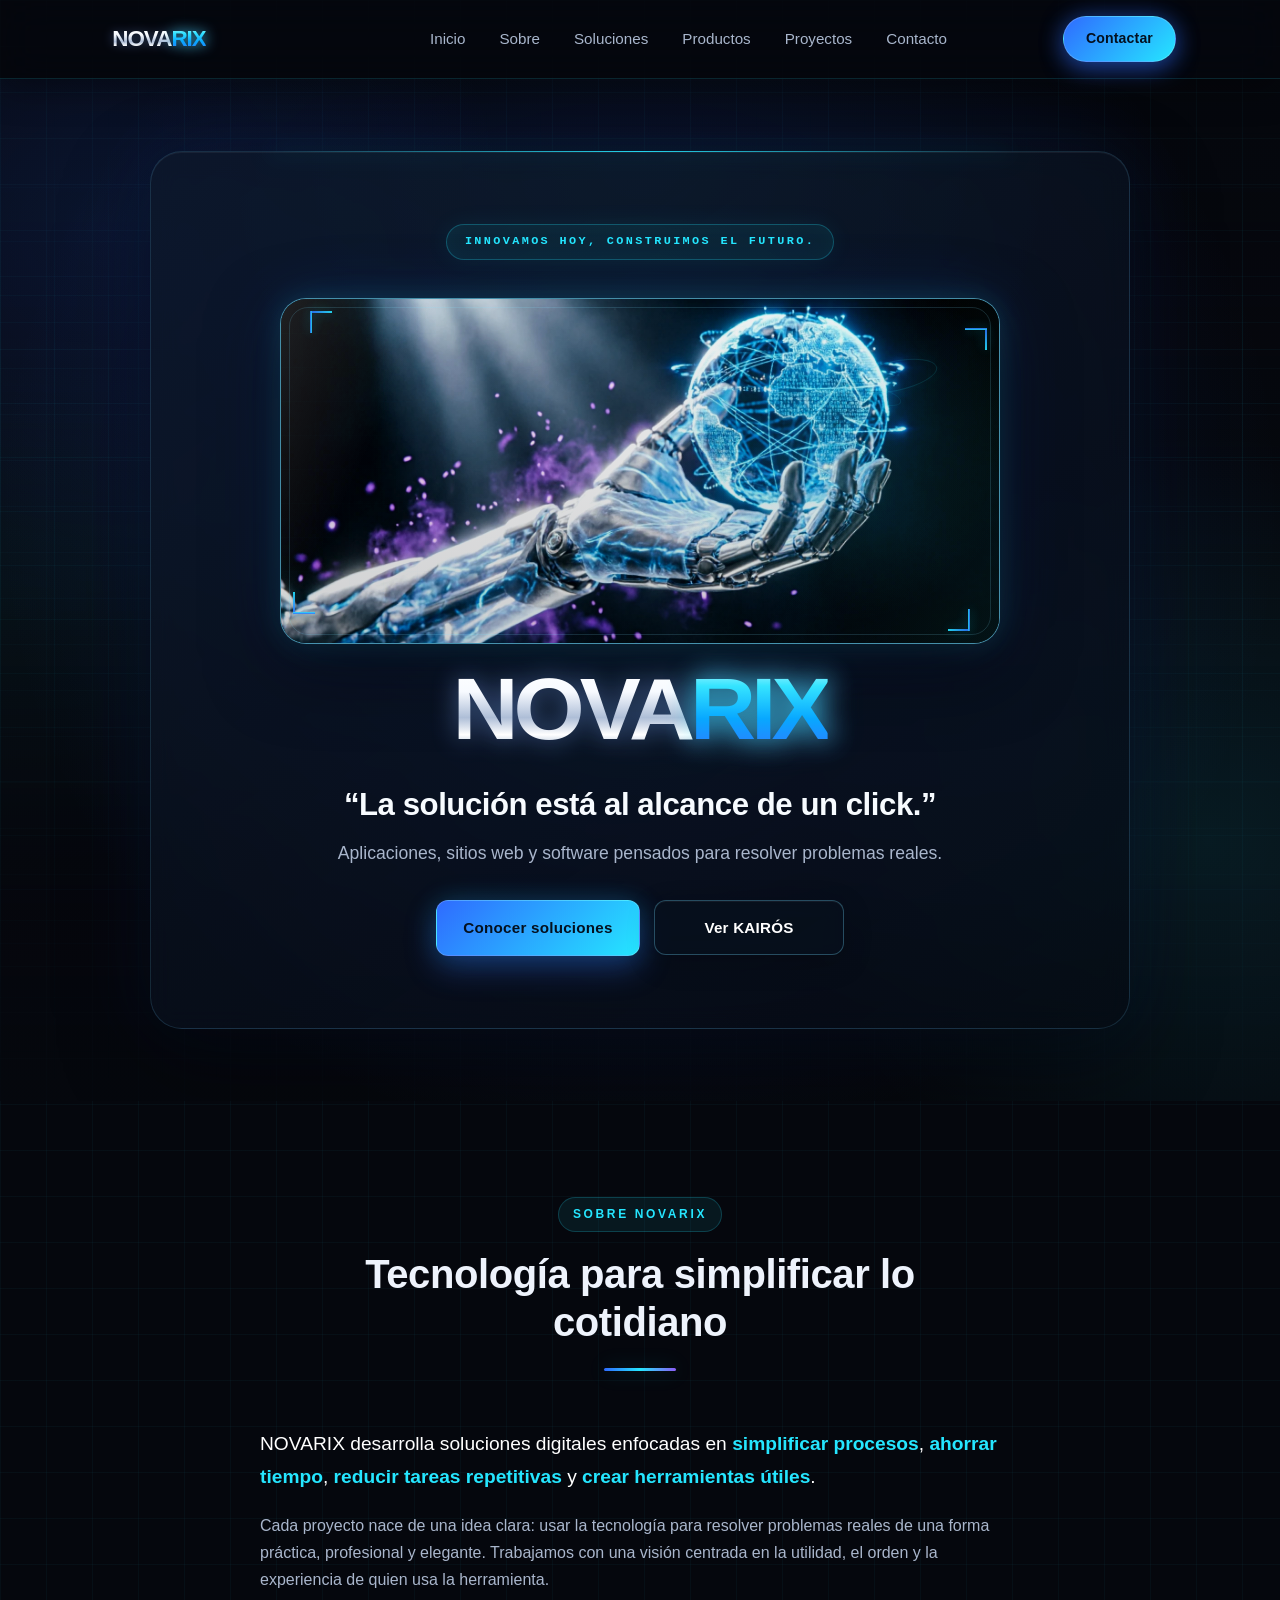
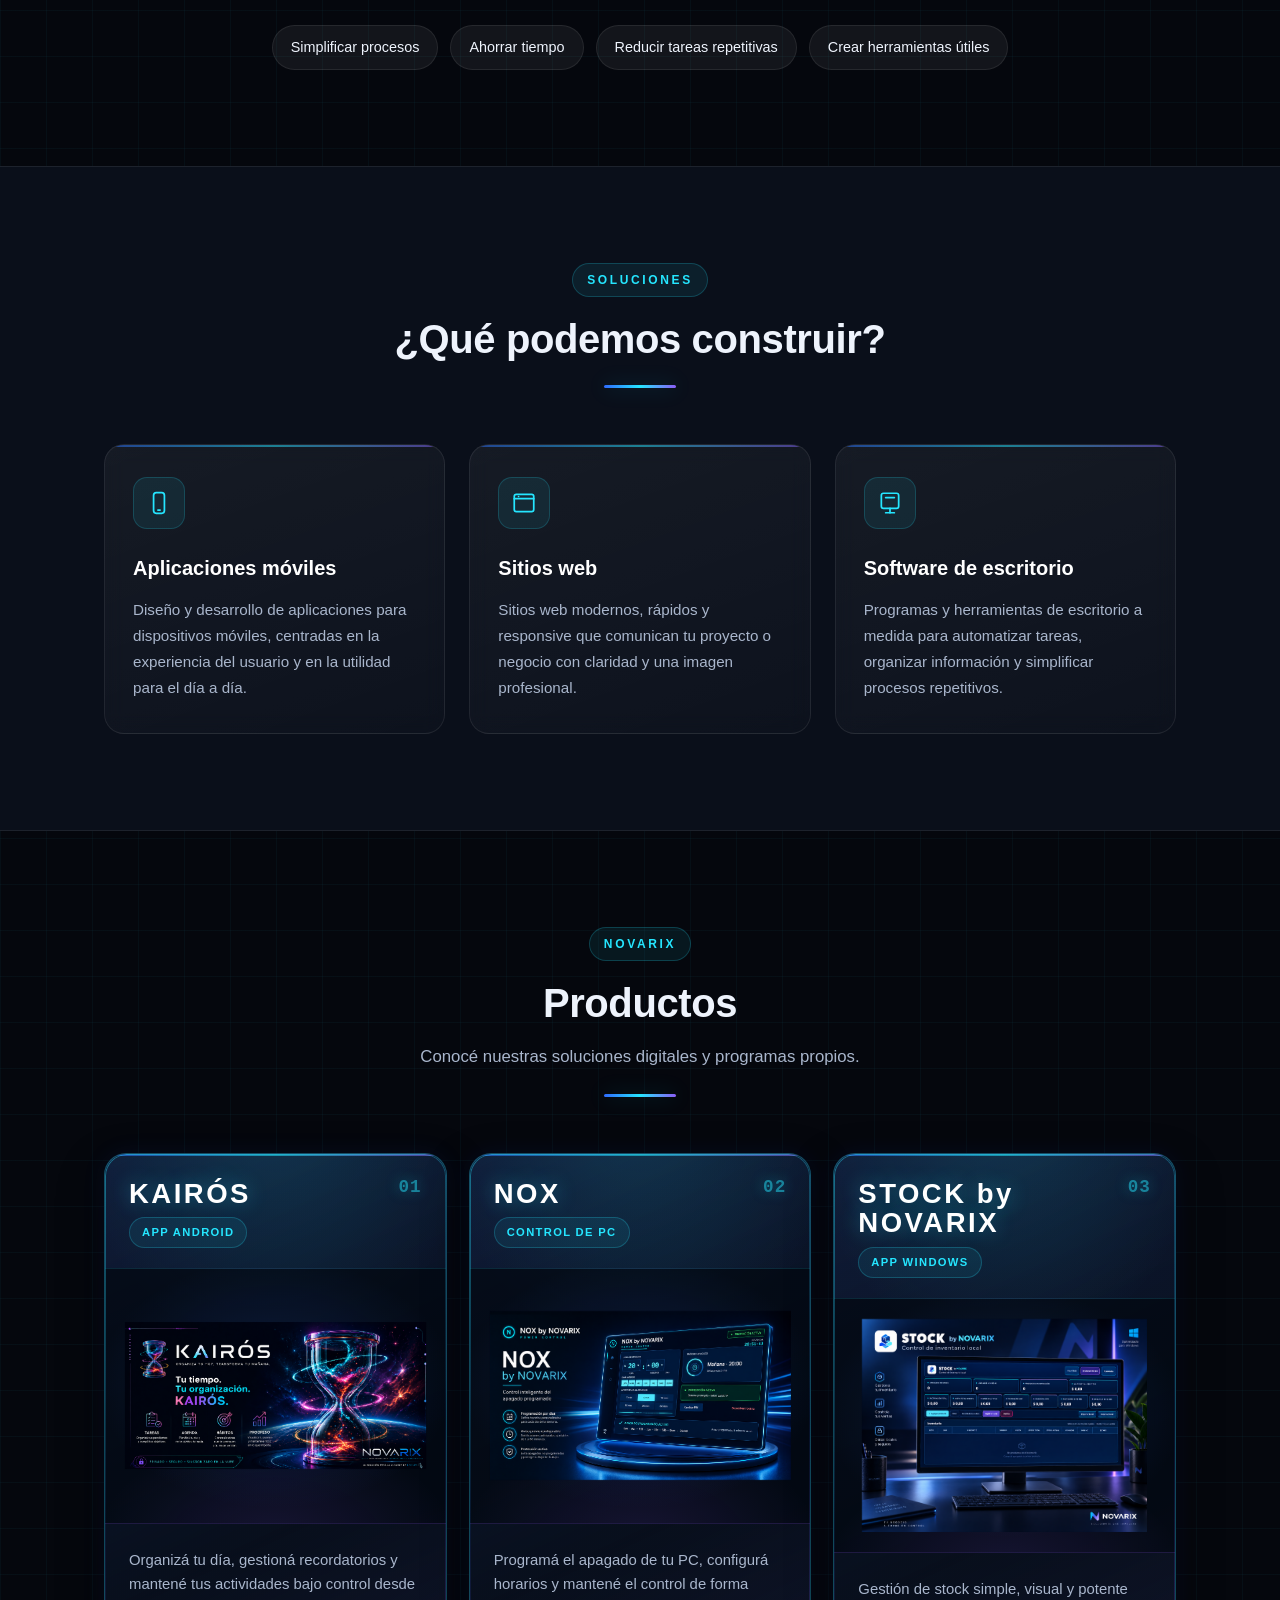
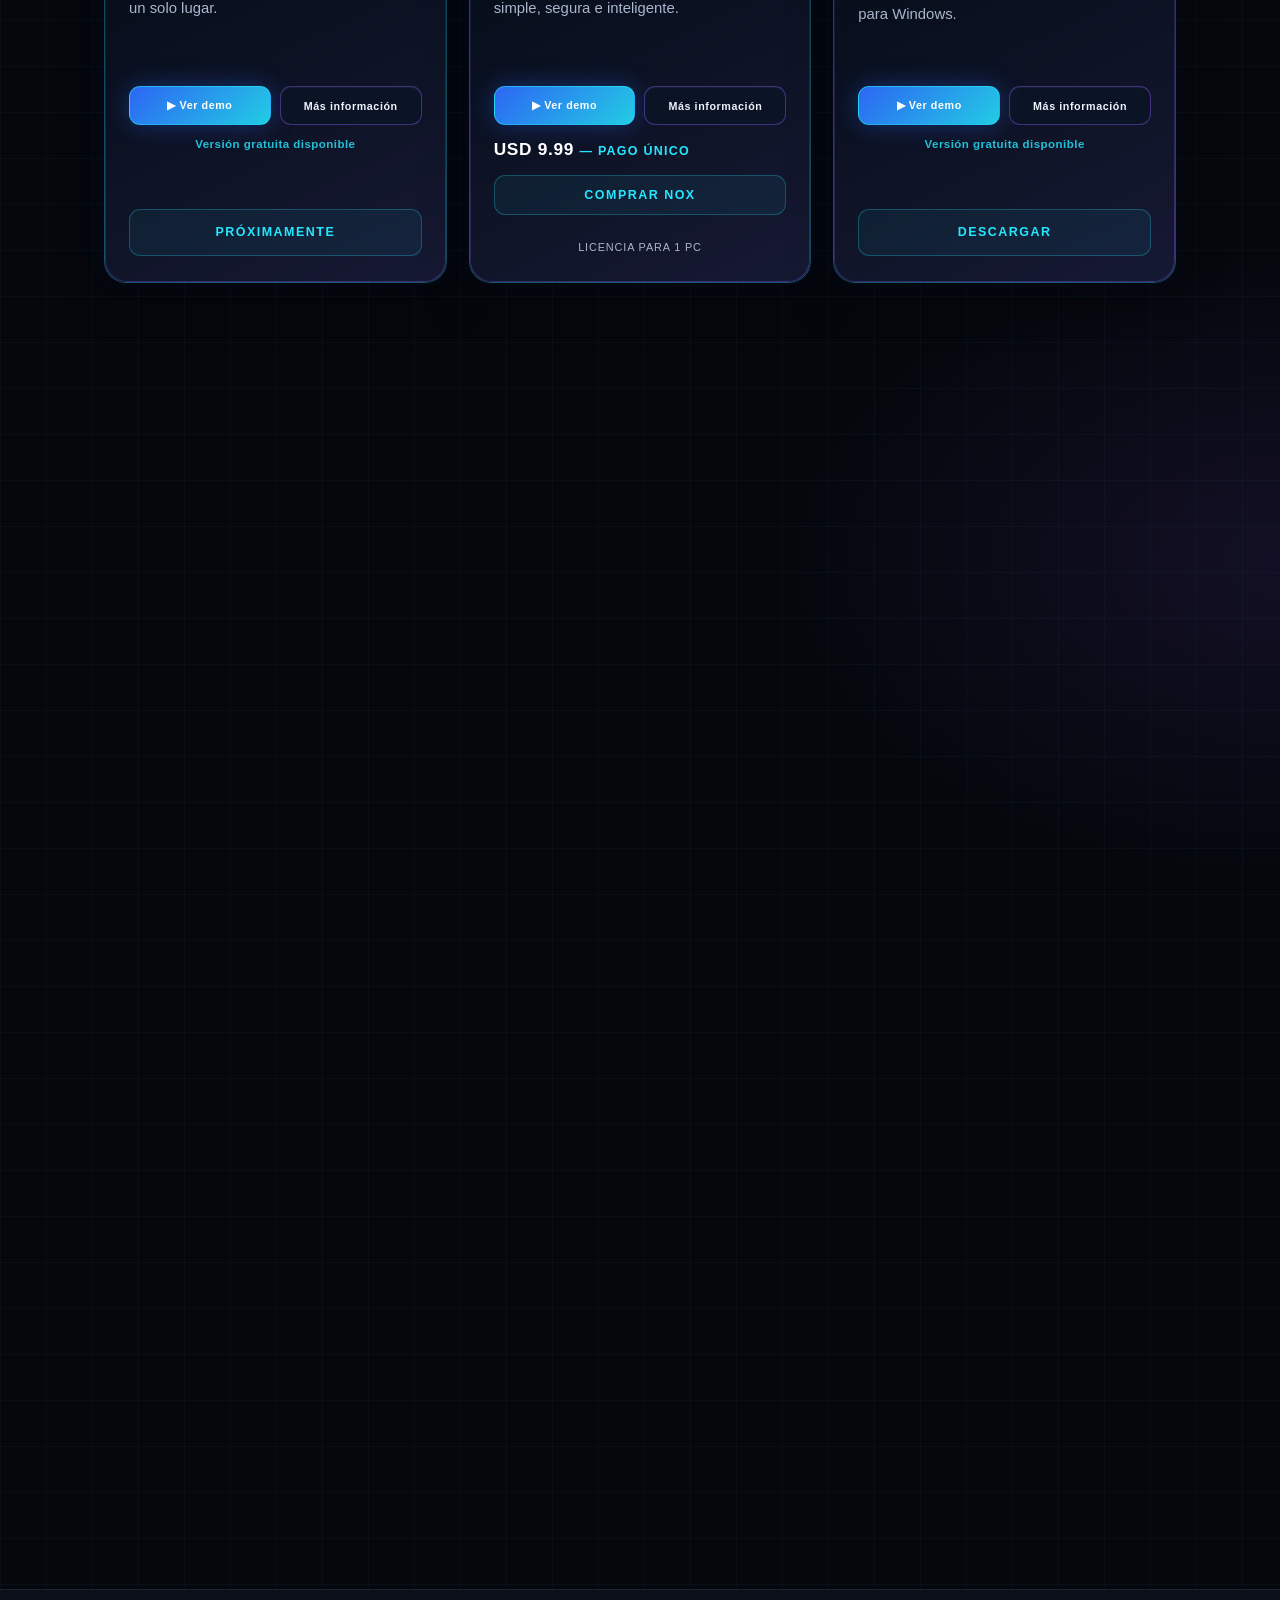
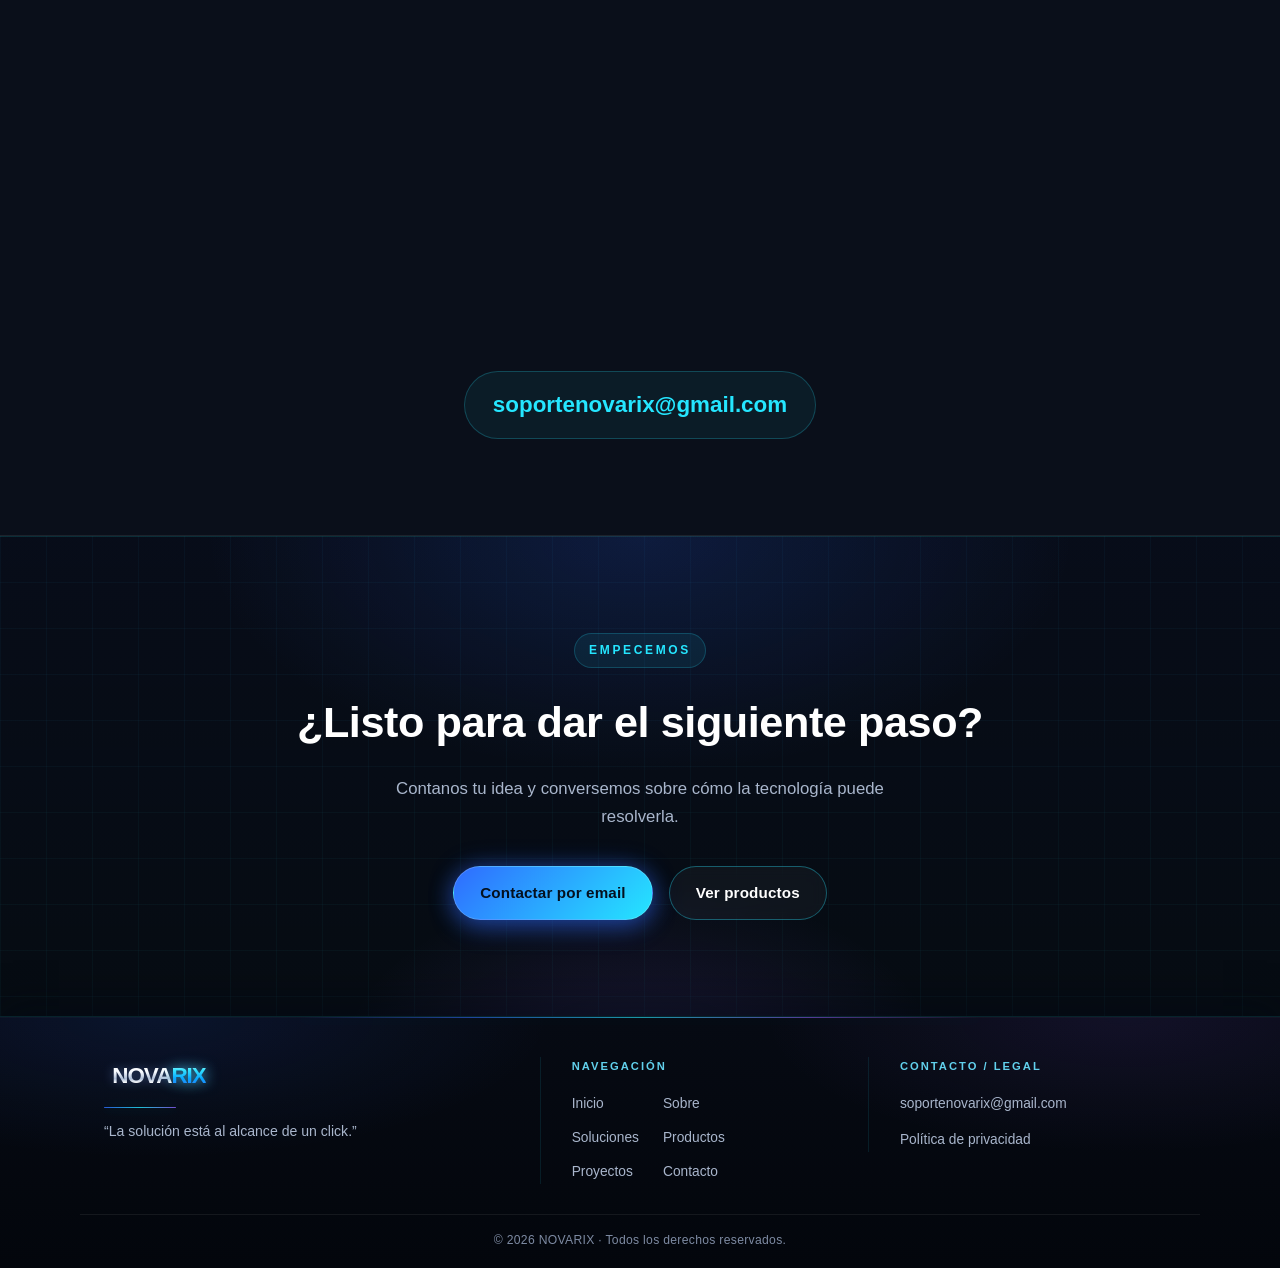
==== commit 95fb9b3d: "Update index.html" ====
--- a/index.html
+++ b/index.html
@@ -269,7 +269,7 @@
                   <button class="product-cta product-info stock-info-trigger" type="button" data-stock-info-open>Más información</button>
                 </div>
                 <p class="product-free-note">Versión gratuita disponible</p>
-                <span class="product-cta product-cta--status">PRÓXIMAMENTE</span>
+                <a class="product-cta product-cta-status" href="https://github.com/Lgolguin/novarix-stock/releases/download/v1.0.0/STOCK.by.NOVARIX.SETUP.exe">DESCARGAR</a>
               </div>
             </div>
           </article>
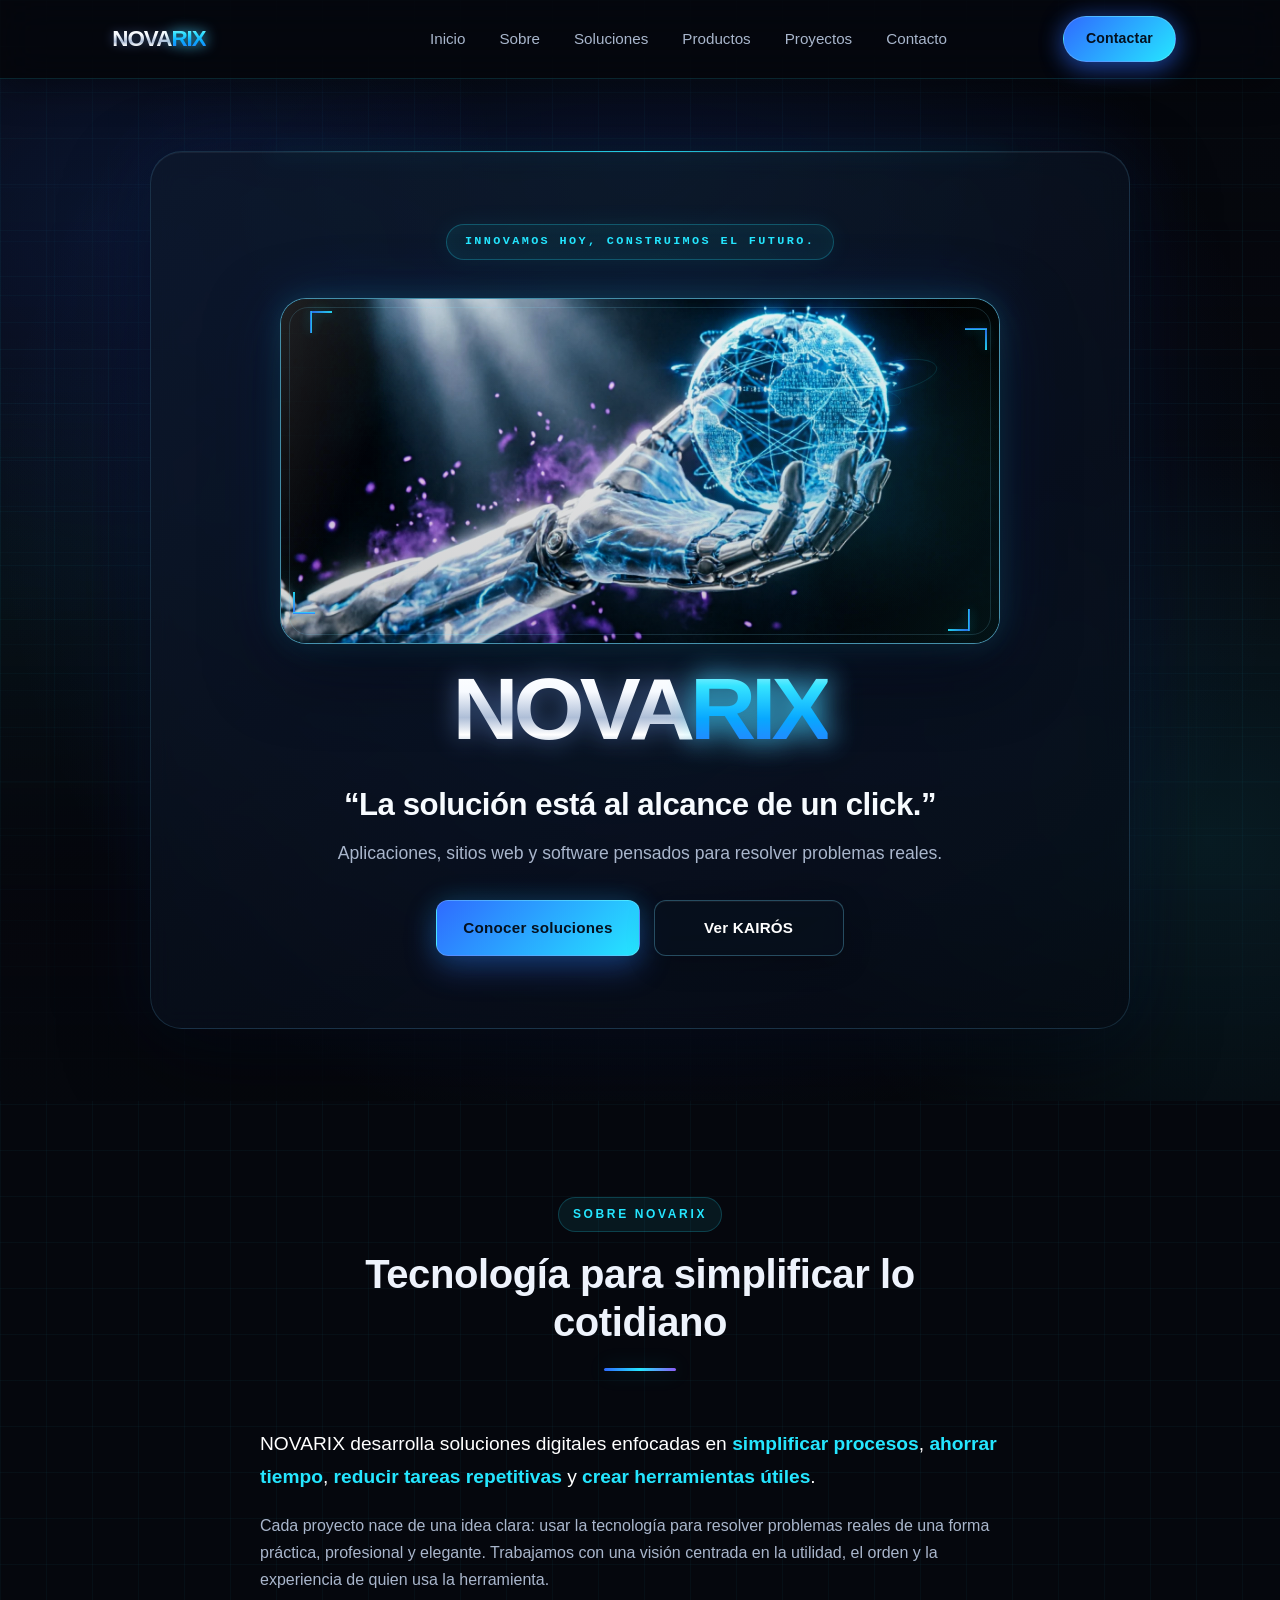
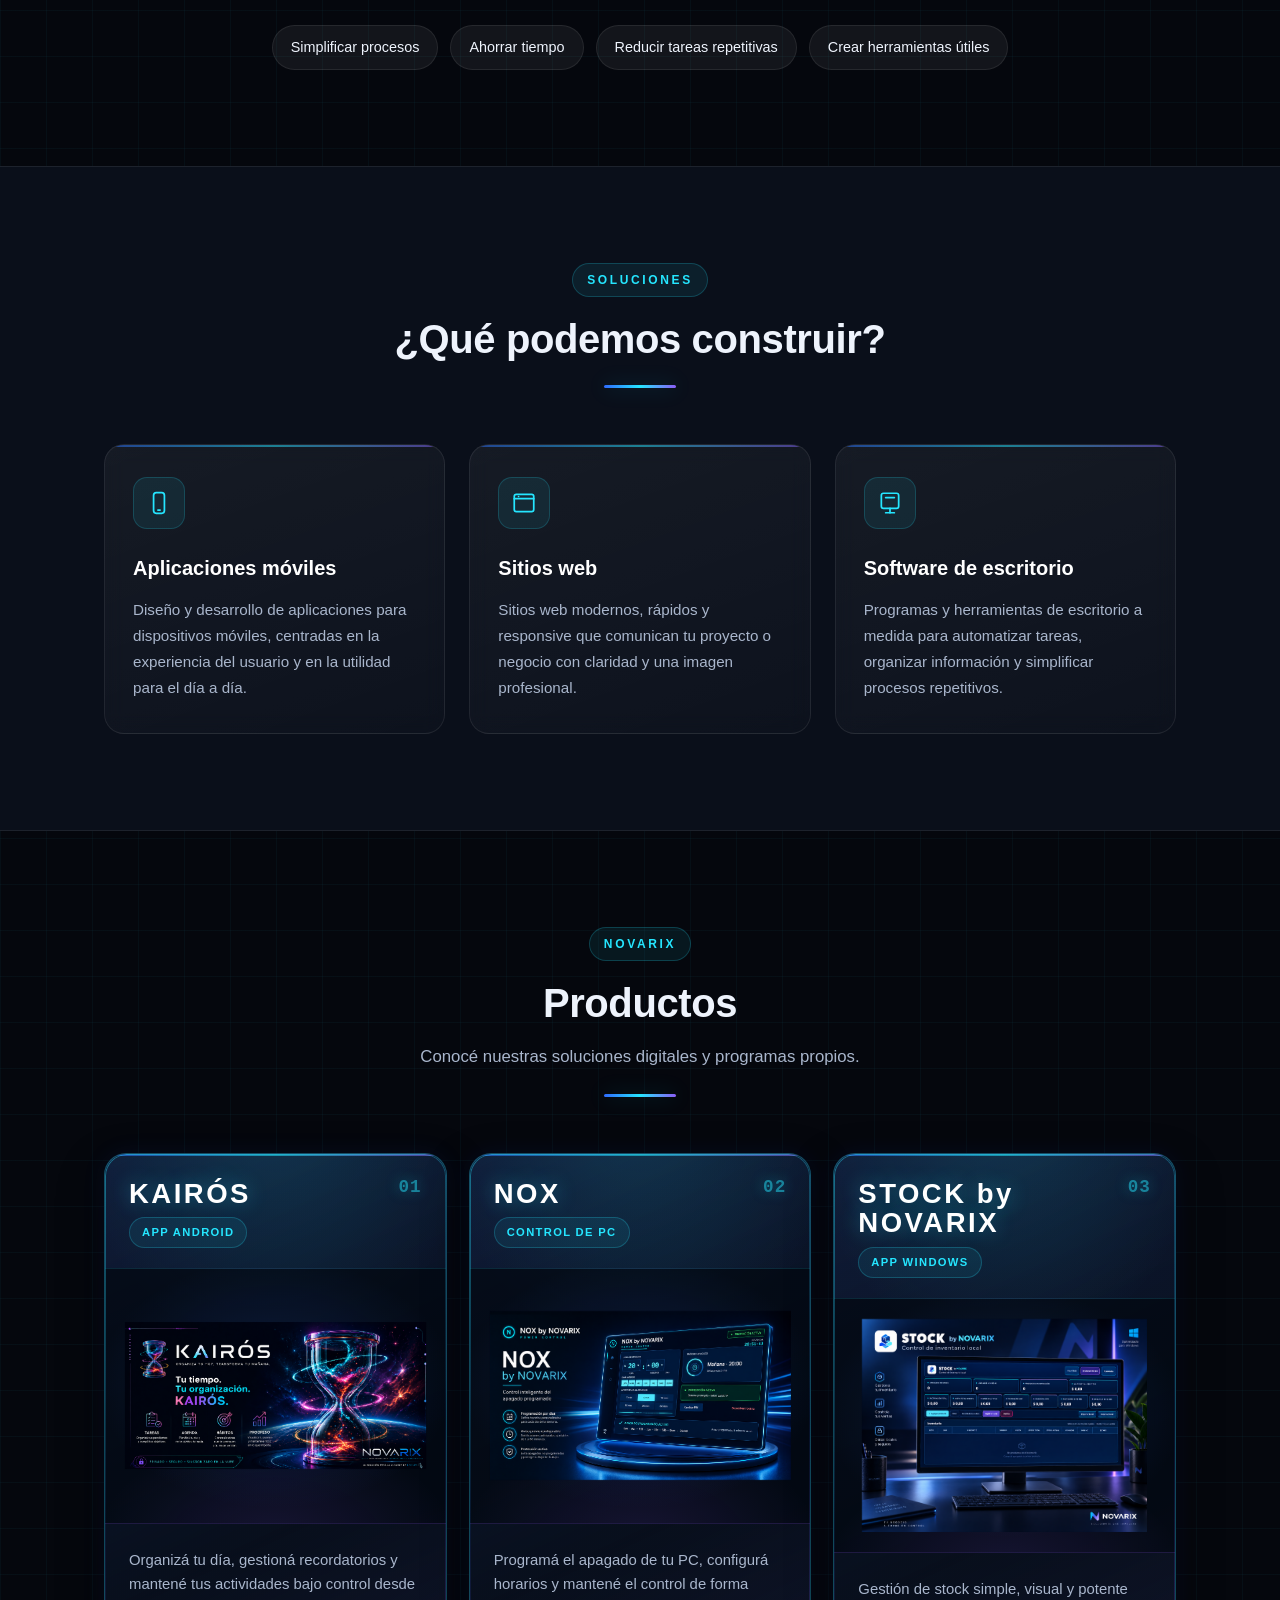
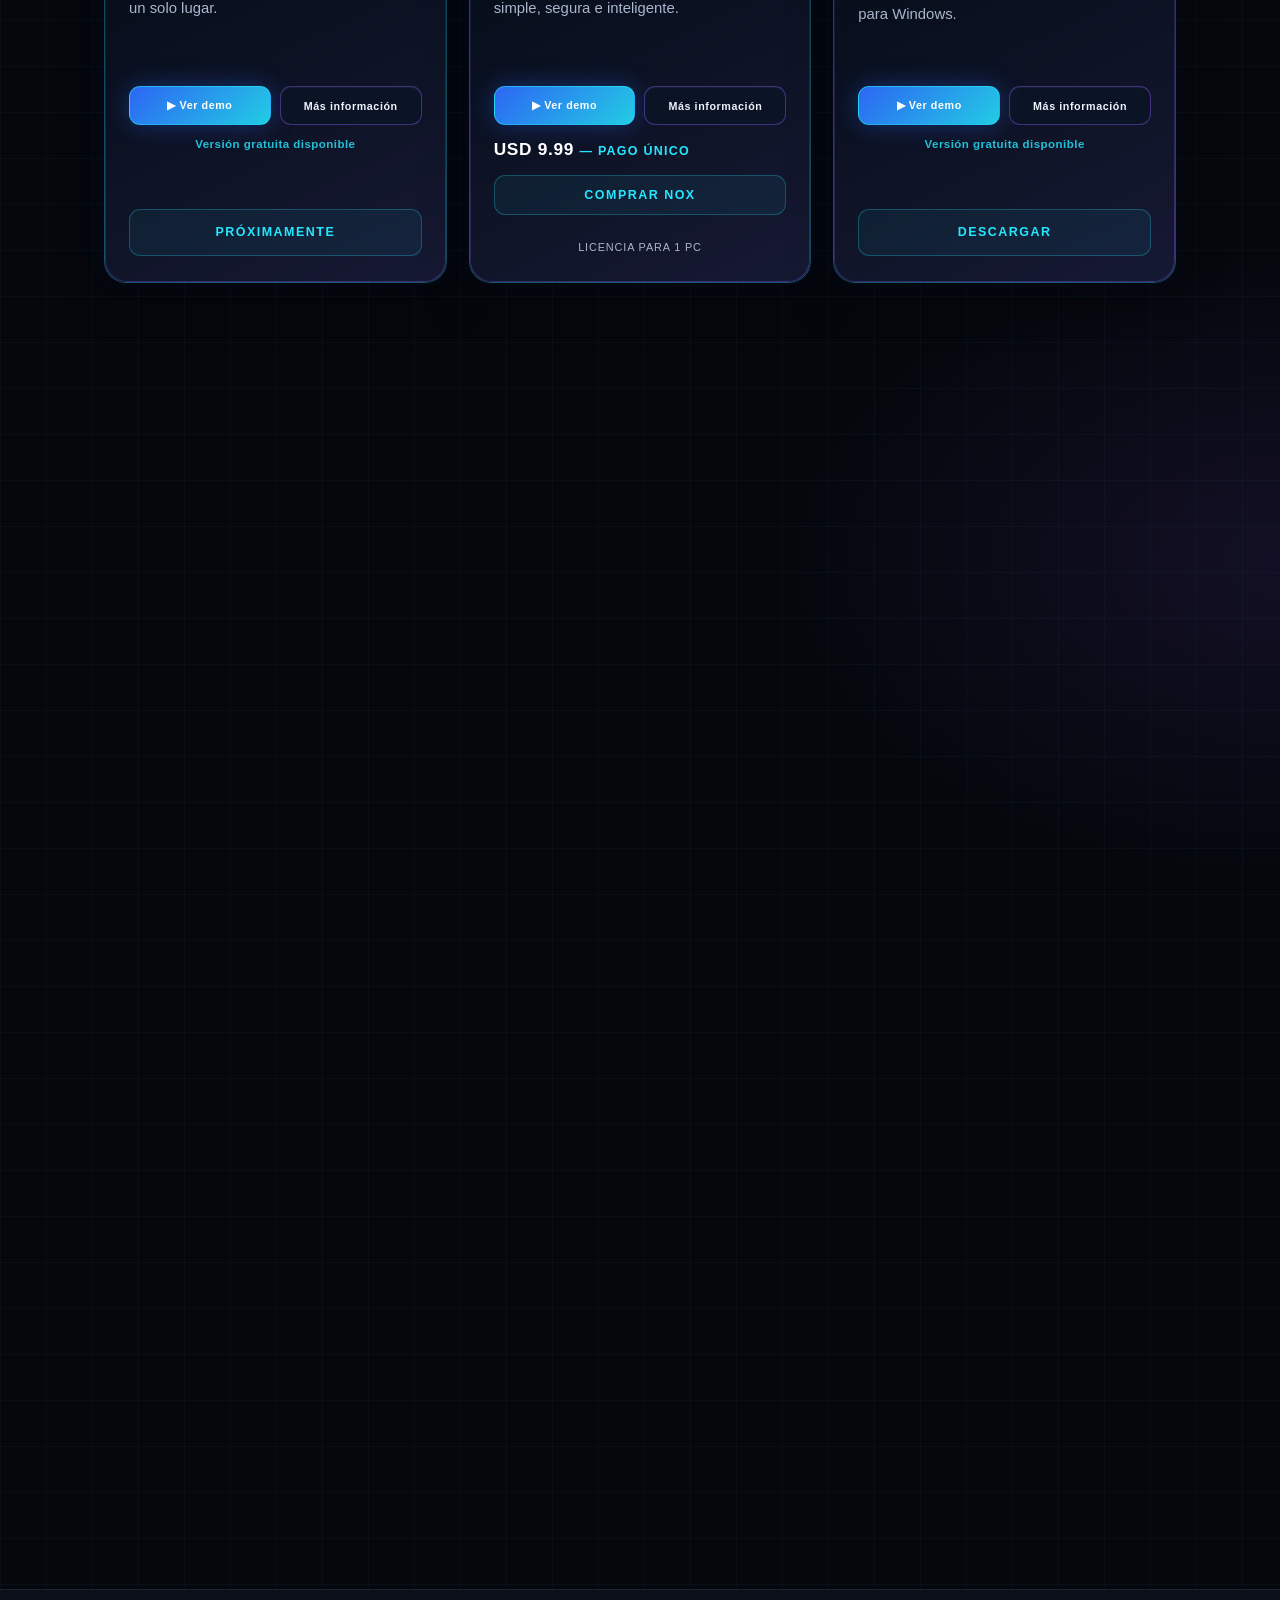
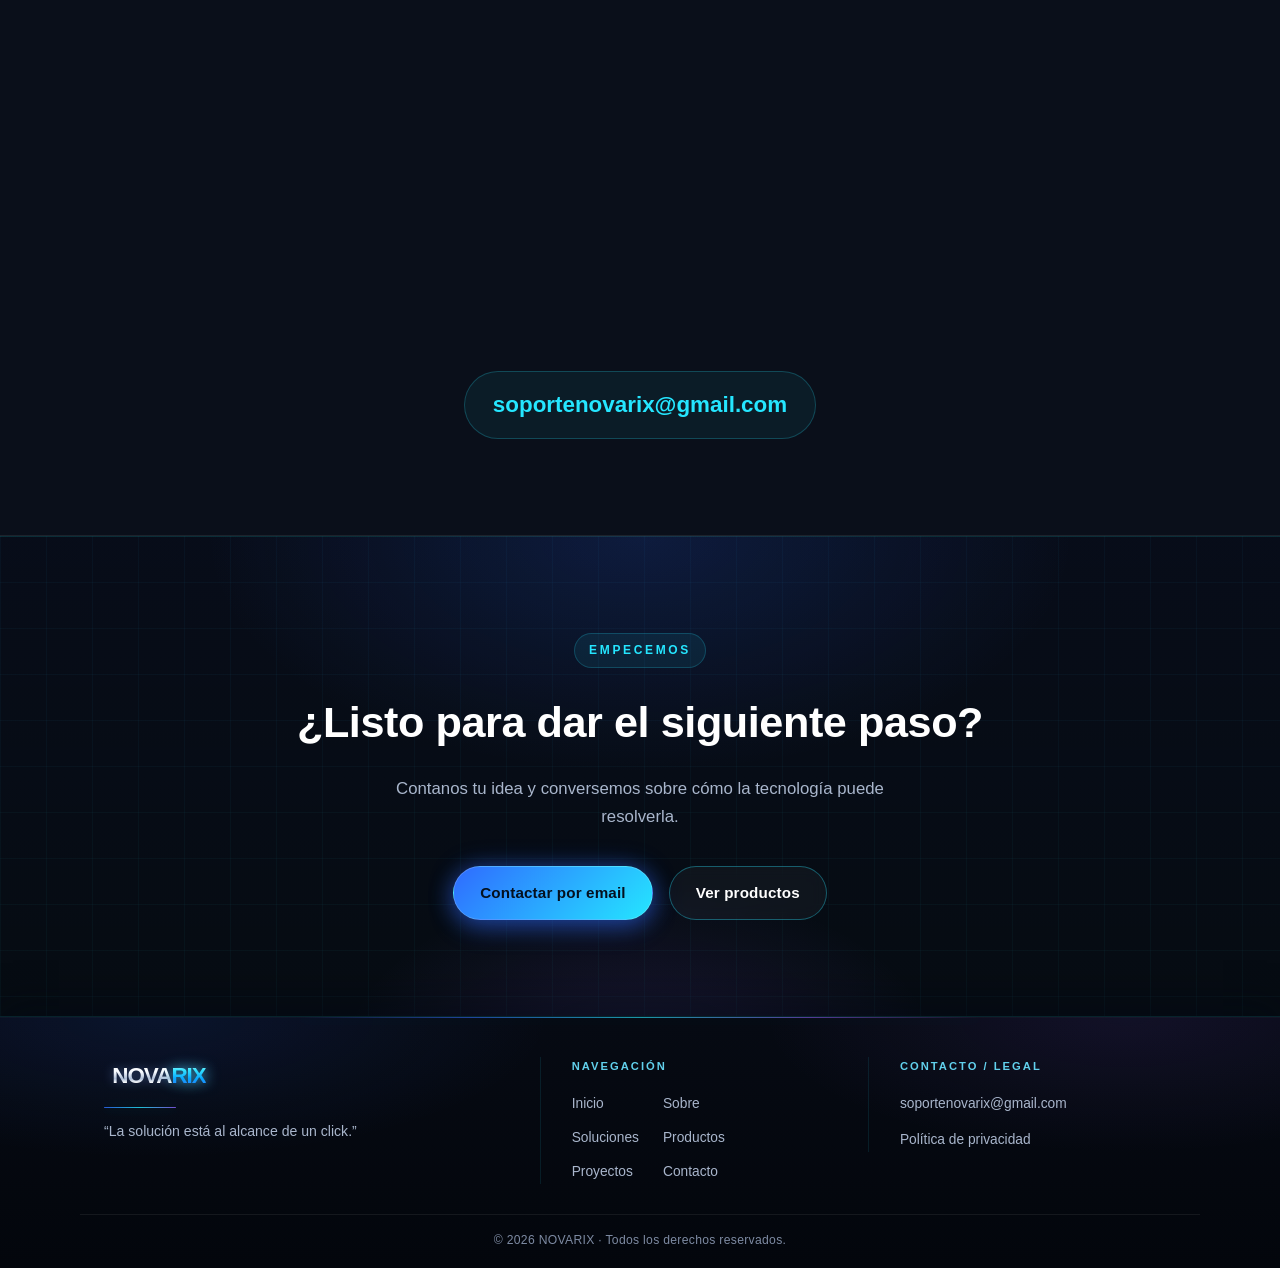
==== commit ddc48fa3: "Update STOCK download link to 1.0.1" ====
--- a/index.html
+++ b/index.html
@@ -269,7 +269,7 @@
                   <button class="product-cta product-info stock-info-trigger" type="button" data-stock-info-open>Más información</button>
                 </div>
                 <p class="product-free-note">Versión gratuita disponible</p>
-                <a class="product-cta product-cta-status" href="https://github.com/Lgolguin/novarix-stock/releases/download/v1.0.0/STOCK.by.NOVARIX.SETUP.exe">DESCARGAR</a>
+                <a class="product-cta product-cta-status" href="https://github.com/Lgolguin/novarix-stock/releases/download/v1.0.1/STOCK.by.NOVARIX.SETUP.exe">DESCARGAR</a>
               </div>
             </div>
           </article>
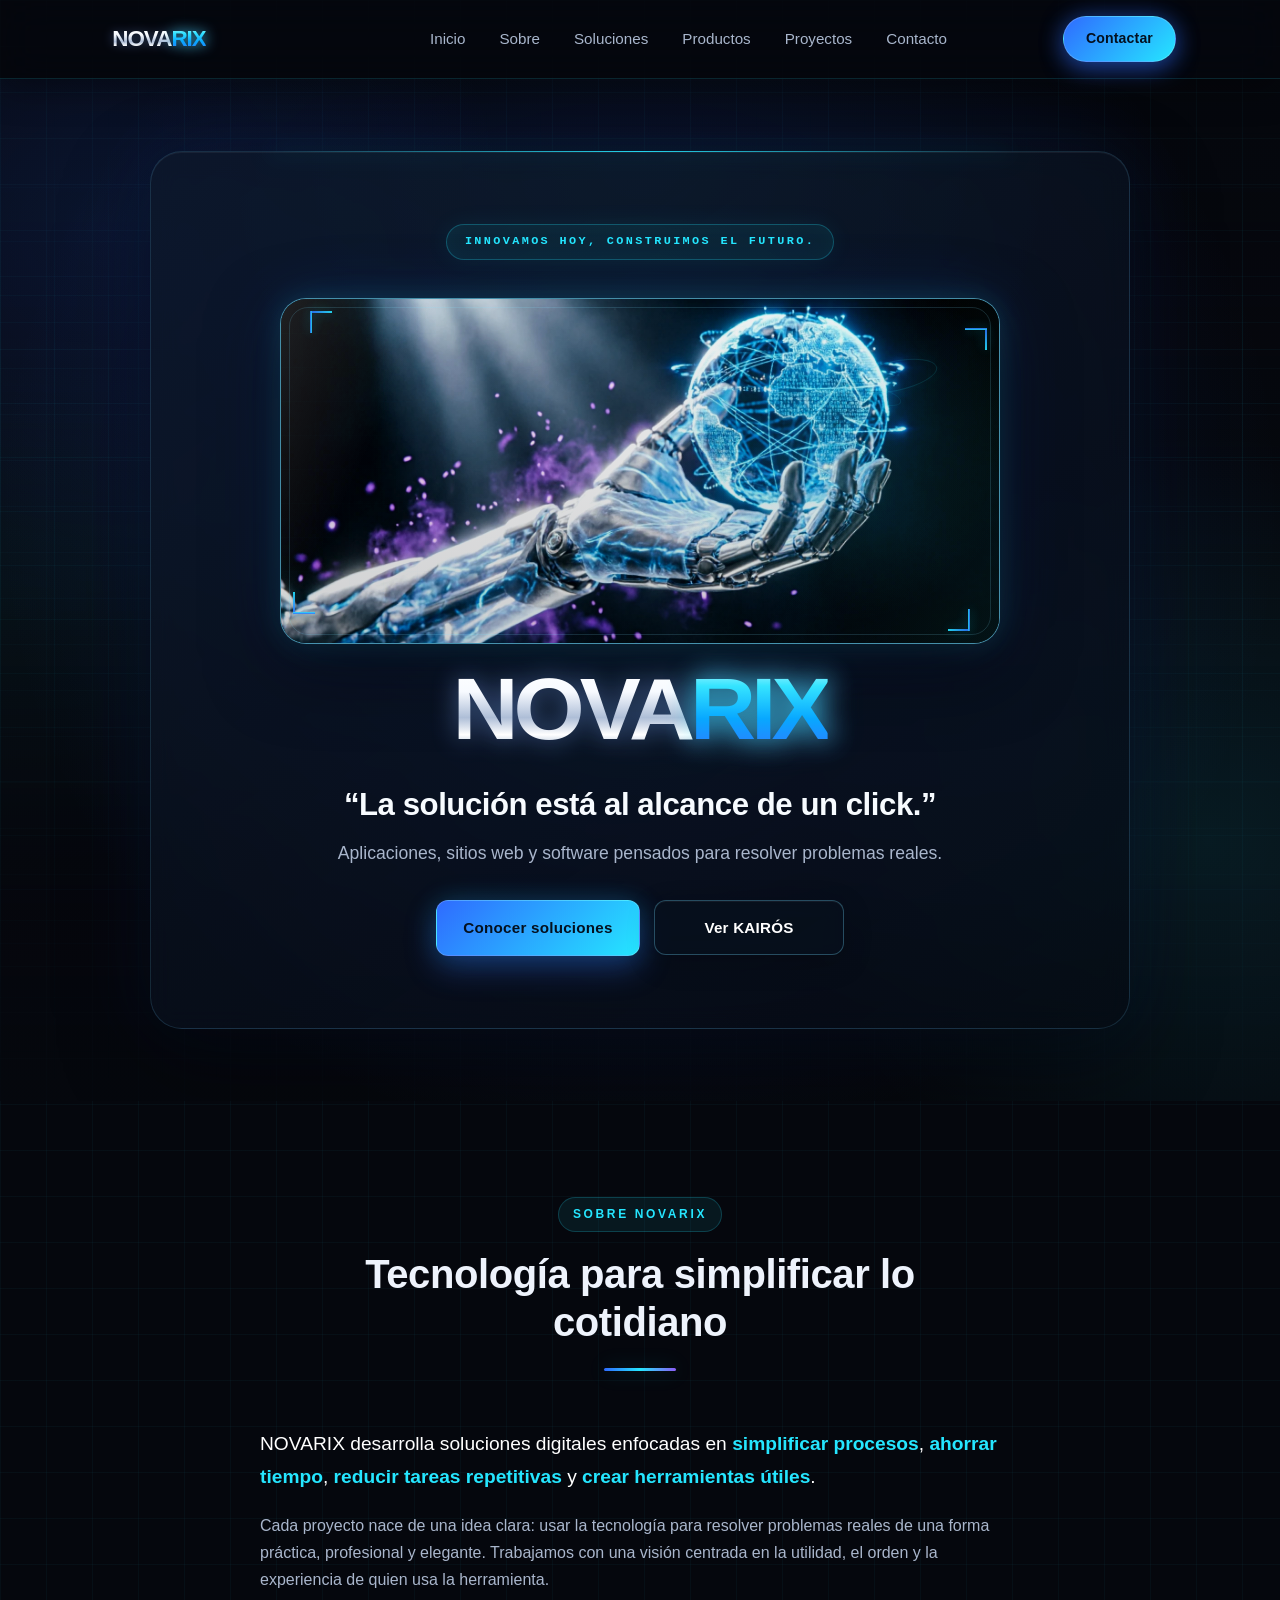
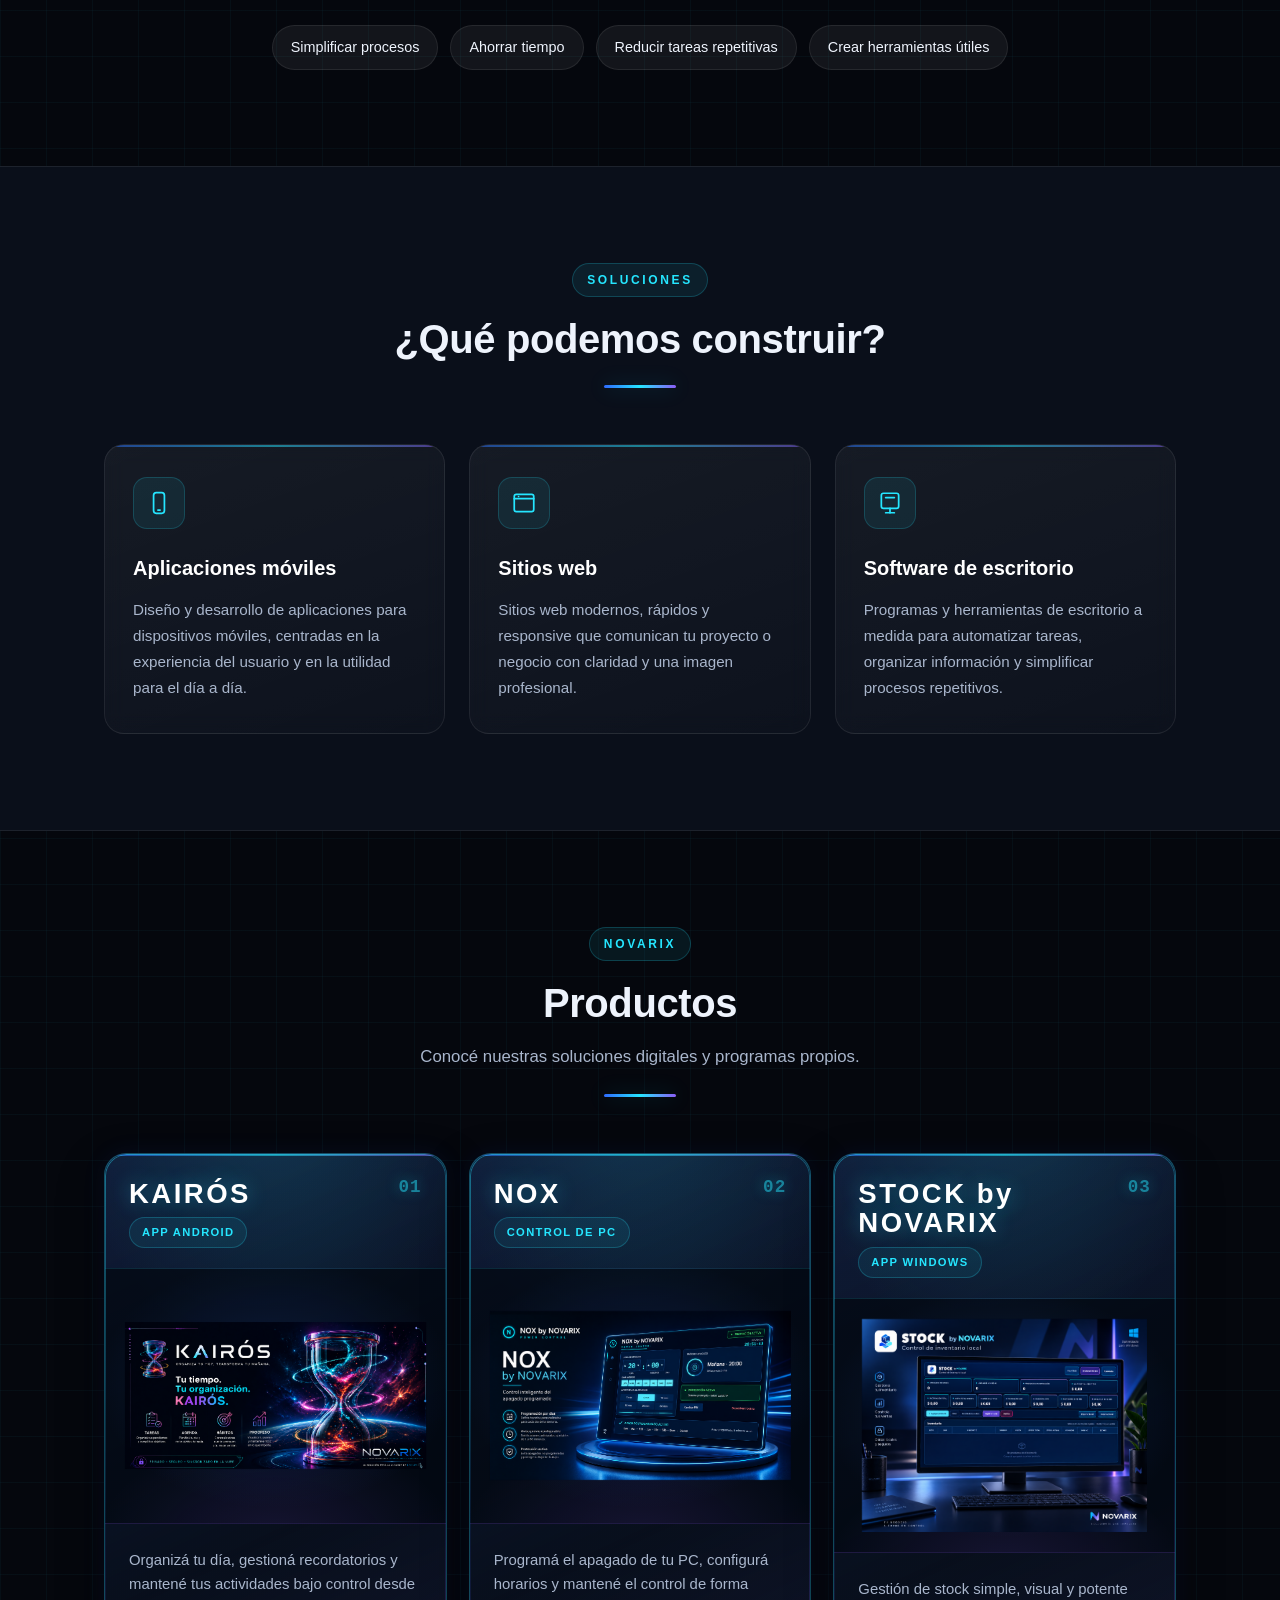
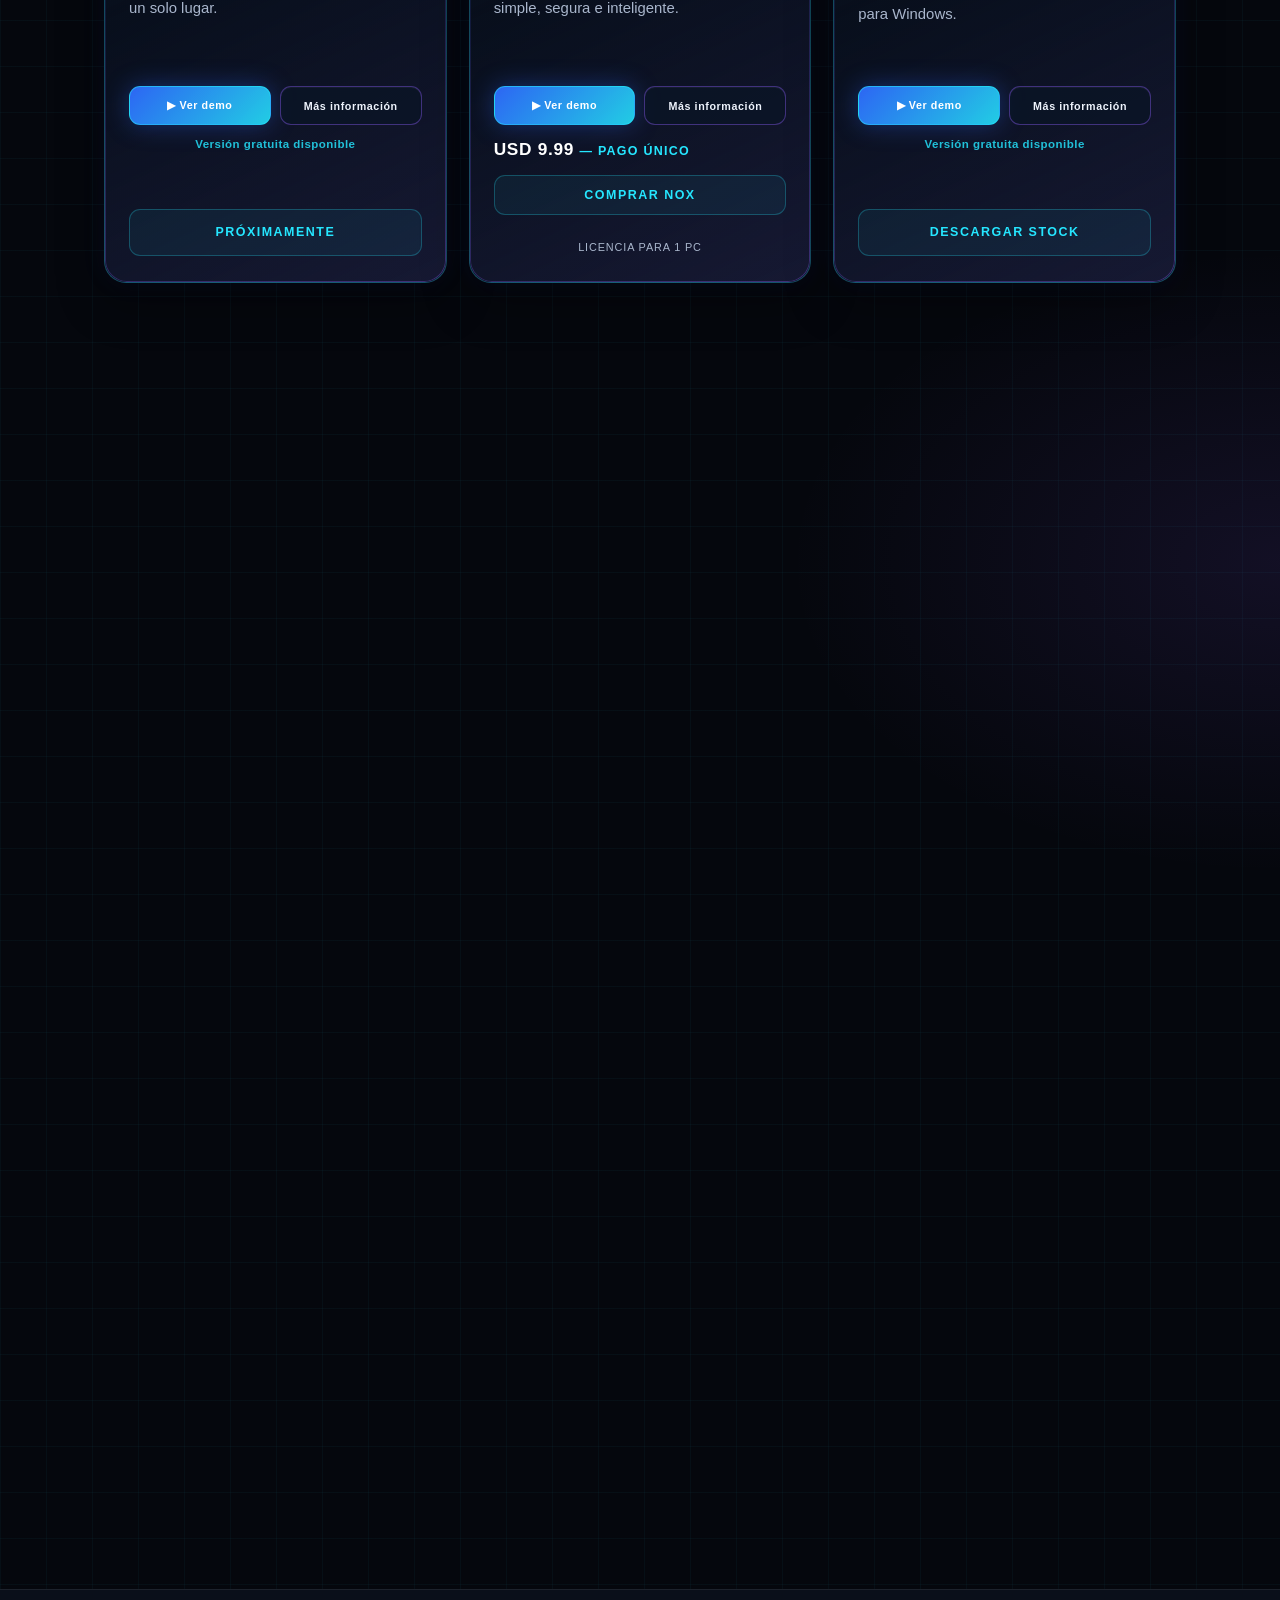
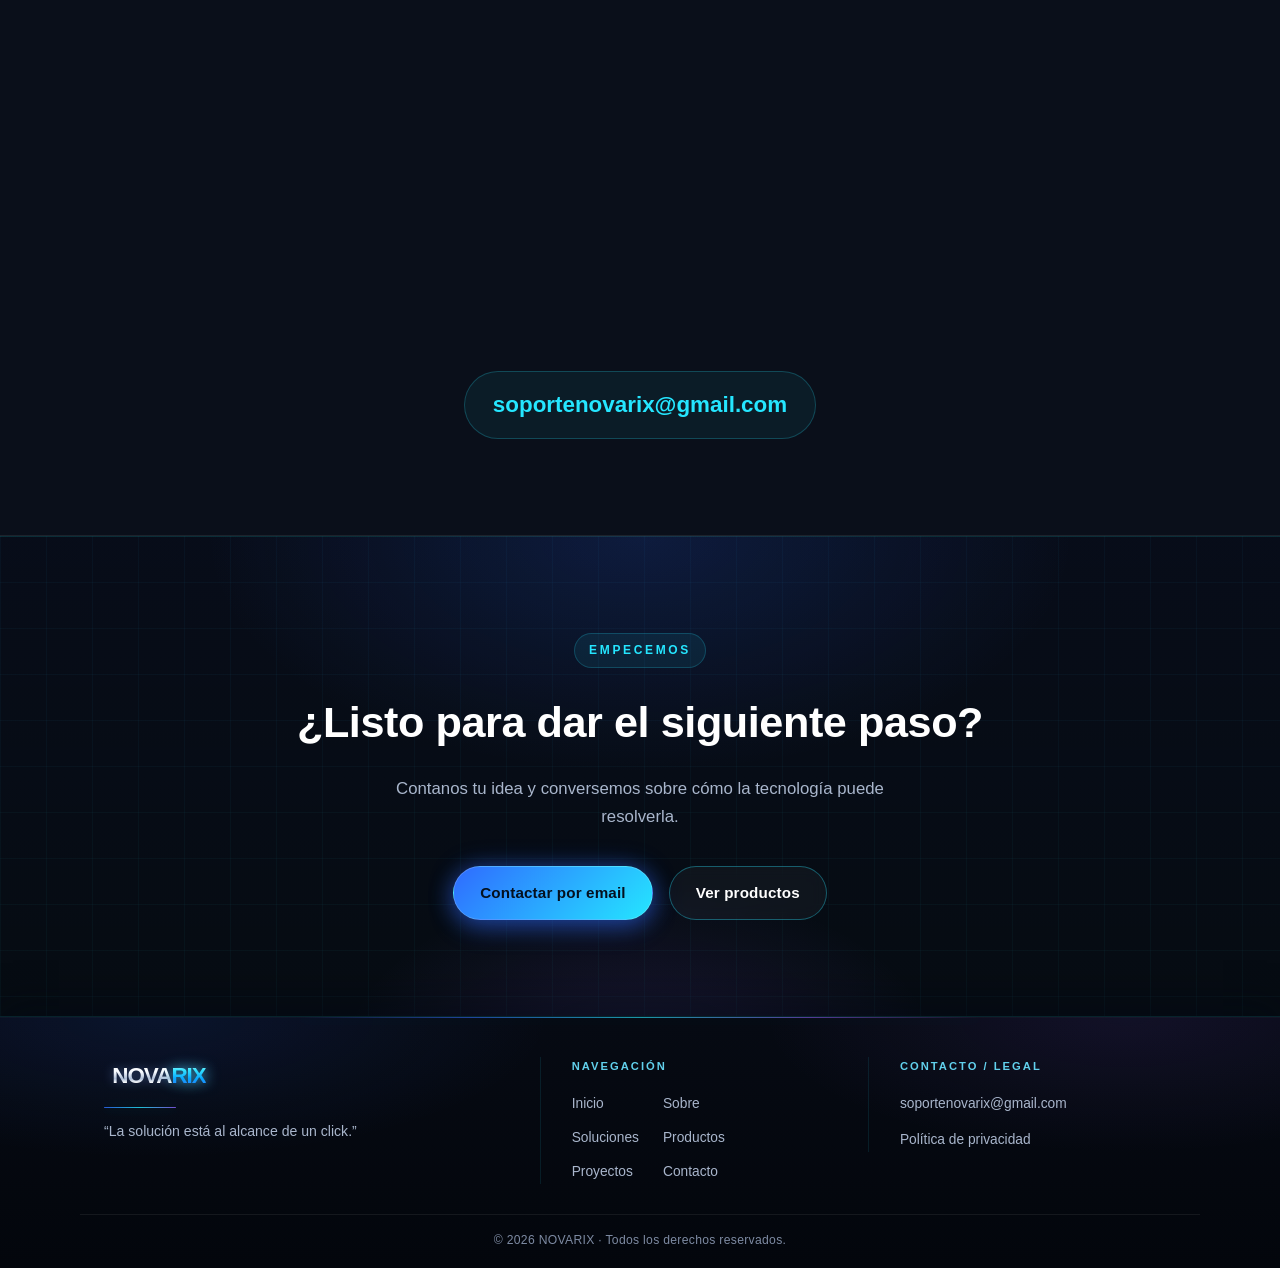
==== commit 41661e78: "Agregar favicon NOVARIX y boton DESCARGAR STOCK" ====
--- a/index.html
+++ b/index.html
@@ -6,6 +6,7 @@
   <title>NOVARIX | Soluciones digitales</title>
   <meta name="description" content="NOVARIX desarrolla aplicaciones, sitios web y software orientados a resolver problemas reales.">
   <meta name="theme-color" content="#05070d">
+  <link rel="icon" type="image/png" href="logo_novarix.png">
   <link rel="preconnect" href="https://fonts.googleapis.com">
   <link rel="preconnect" href="https://fonts.gstatic.com" crossorigin>
   <link href="https://fonts.googleapis.com/css2?family=Syncopate:wght@700&display=swap" rel="stylesheet">
@@ -269,7 +270,7 @@
                   <button class="product-cta product-info stock-info-trigger" type="button" data-stock-info-open>Más información</button>
                 </div>
                 <p class="product-free-note">Versión gratuita disponible</p>
-                <a class="product-cta product-cta-status" href="https://github.com/Lgolguin/novarix-stock/releases/download/v1.0.1/STOCK.by.NOVARIX.SETUP.exe">DESCARGAR</a>
+                <a class="product-cta product-buy" href="https://github.com/Lgolguin/novarix-stock/releases/download/v1.0.1/STOCK.by.NOVARIX.SETUP.exe" download>DESCARGAR STOCK</a>
               </div>
             </div>
           </article>
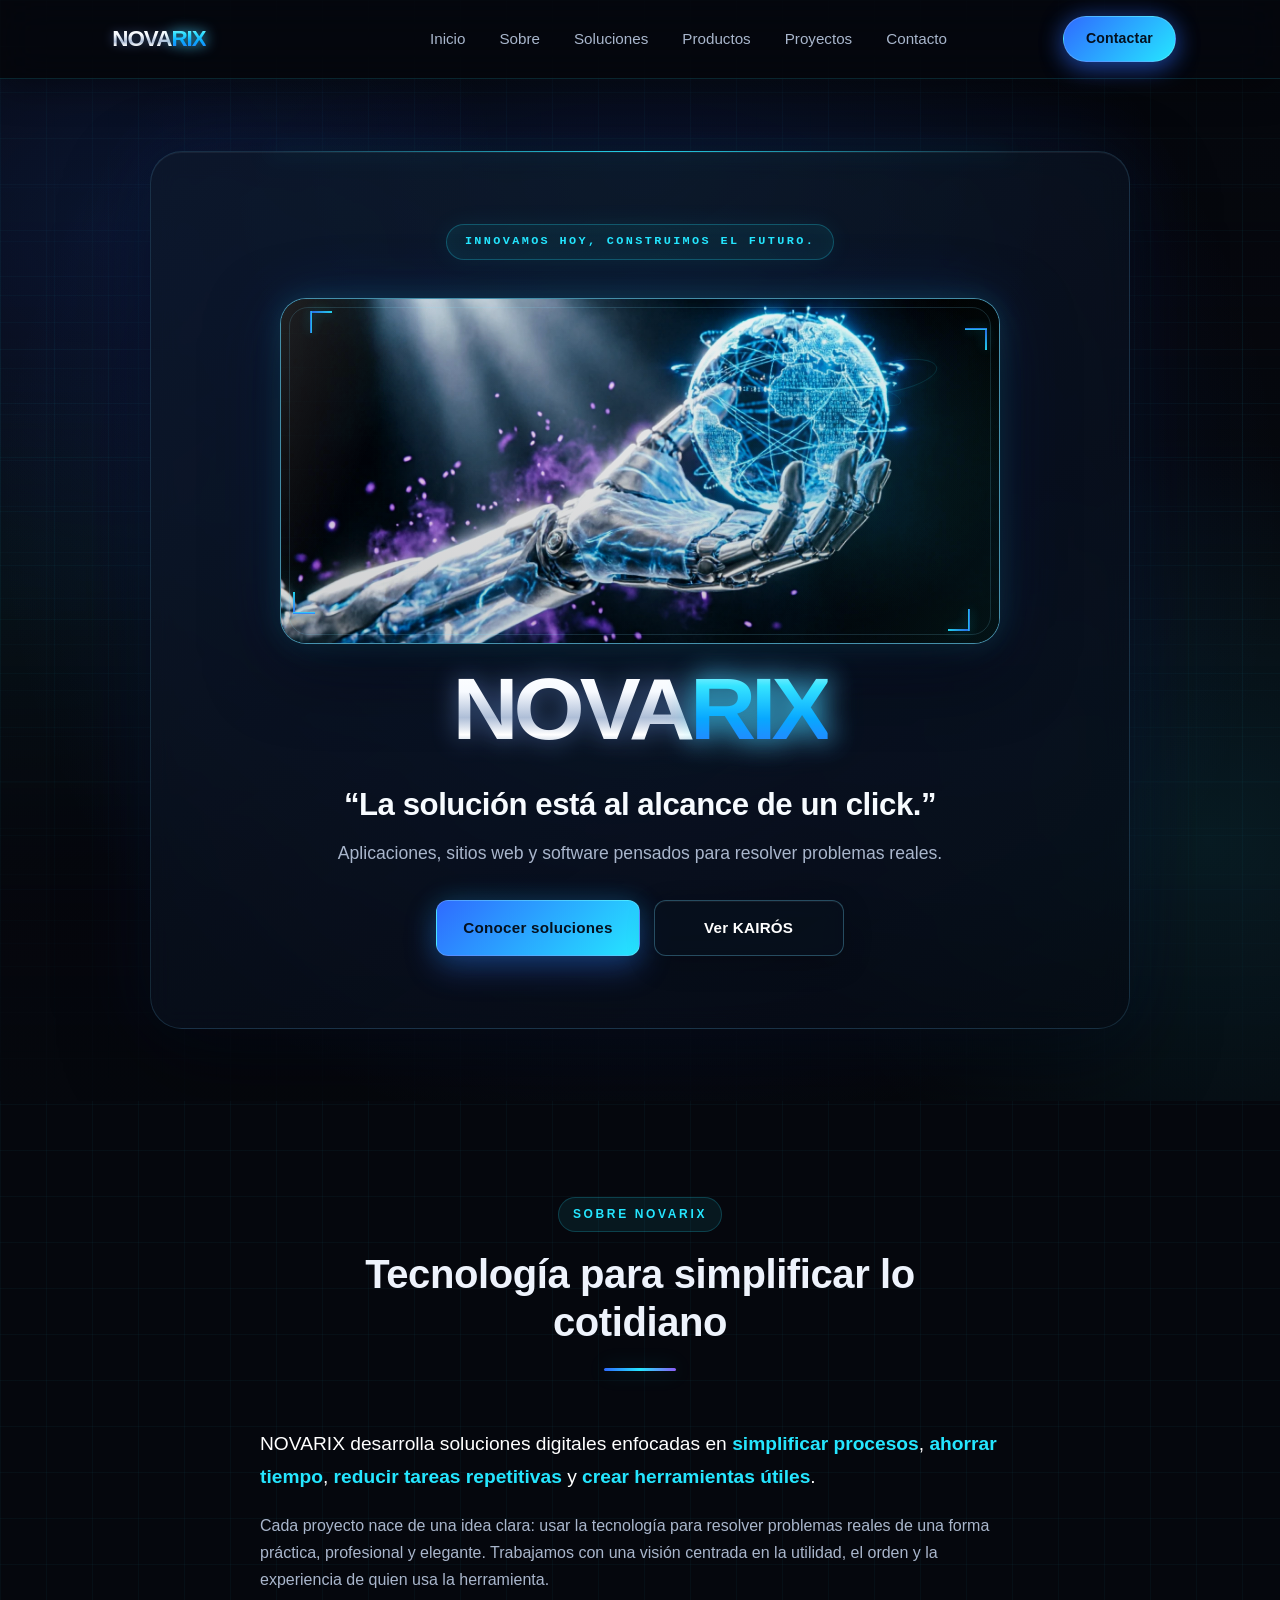
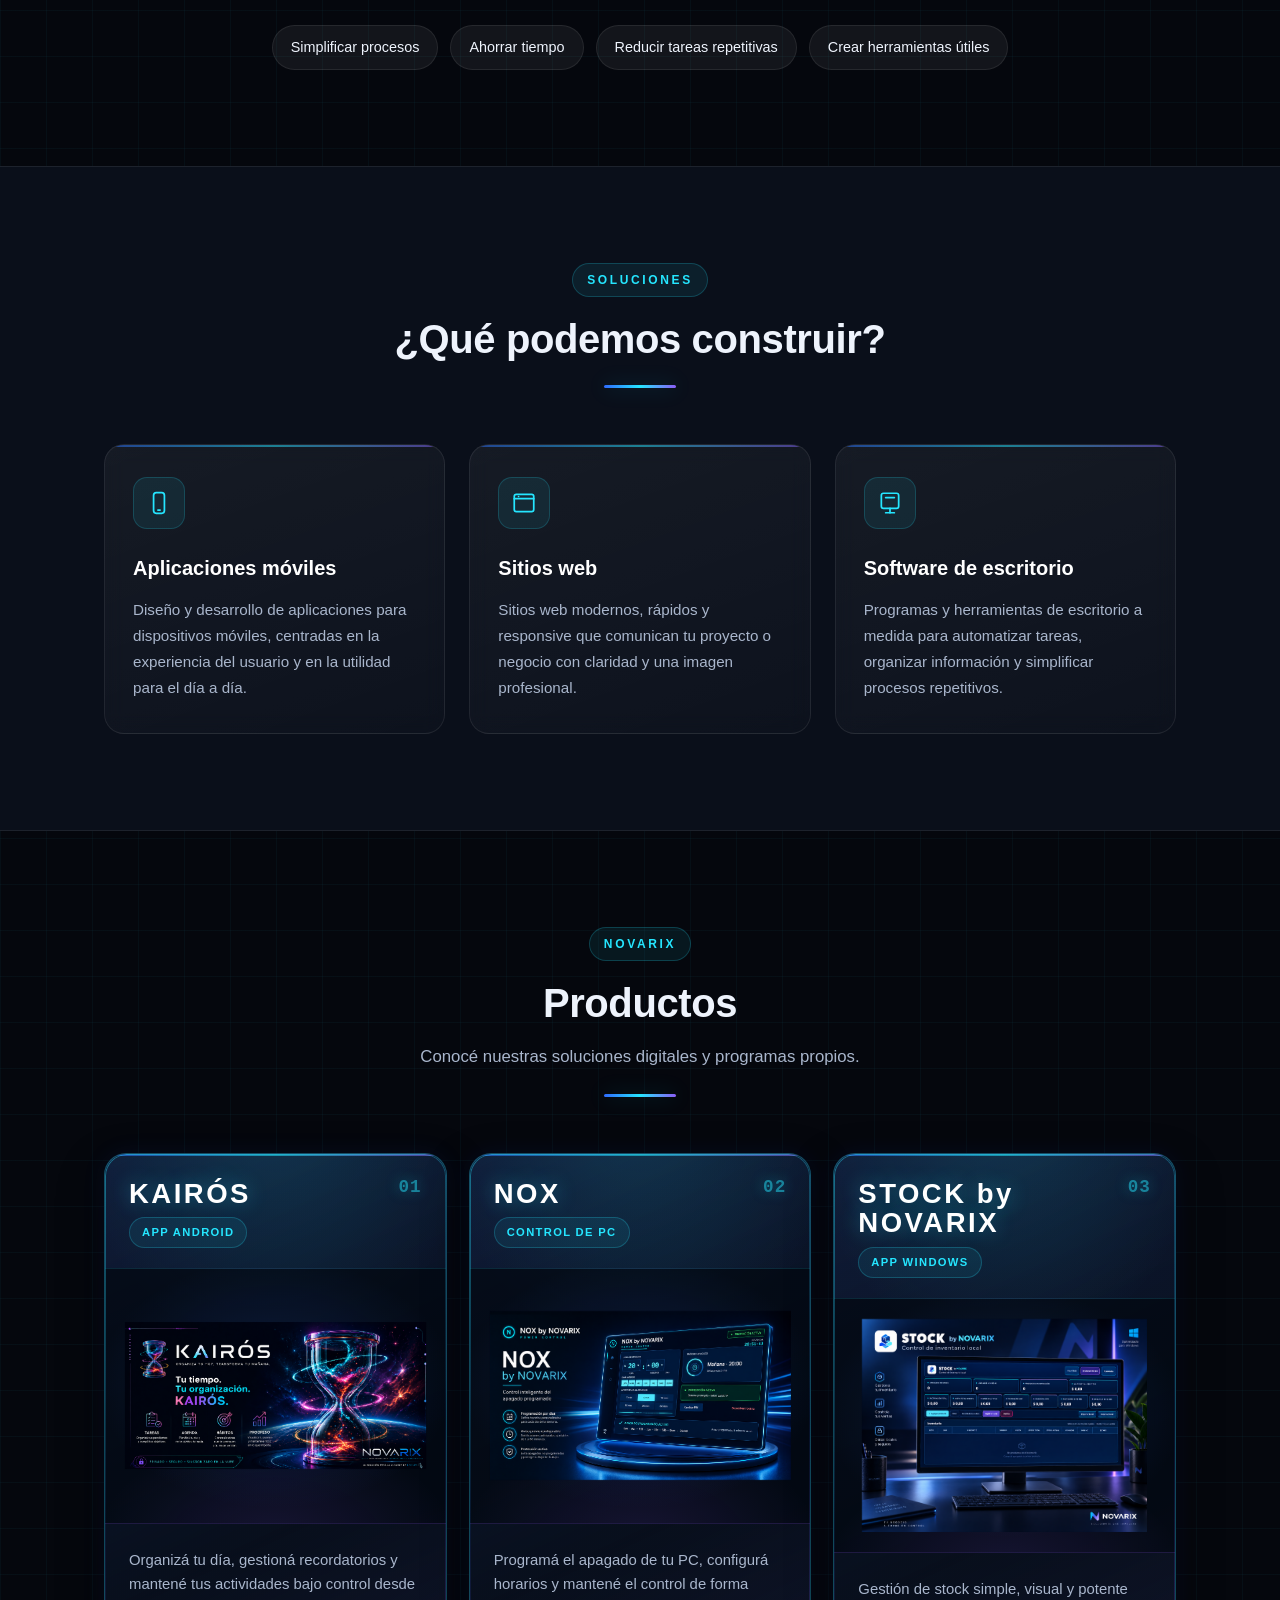
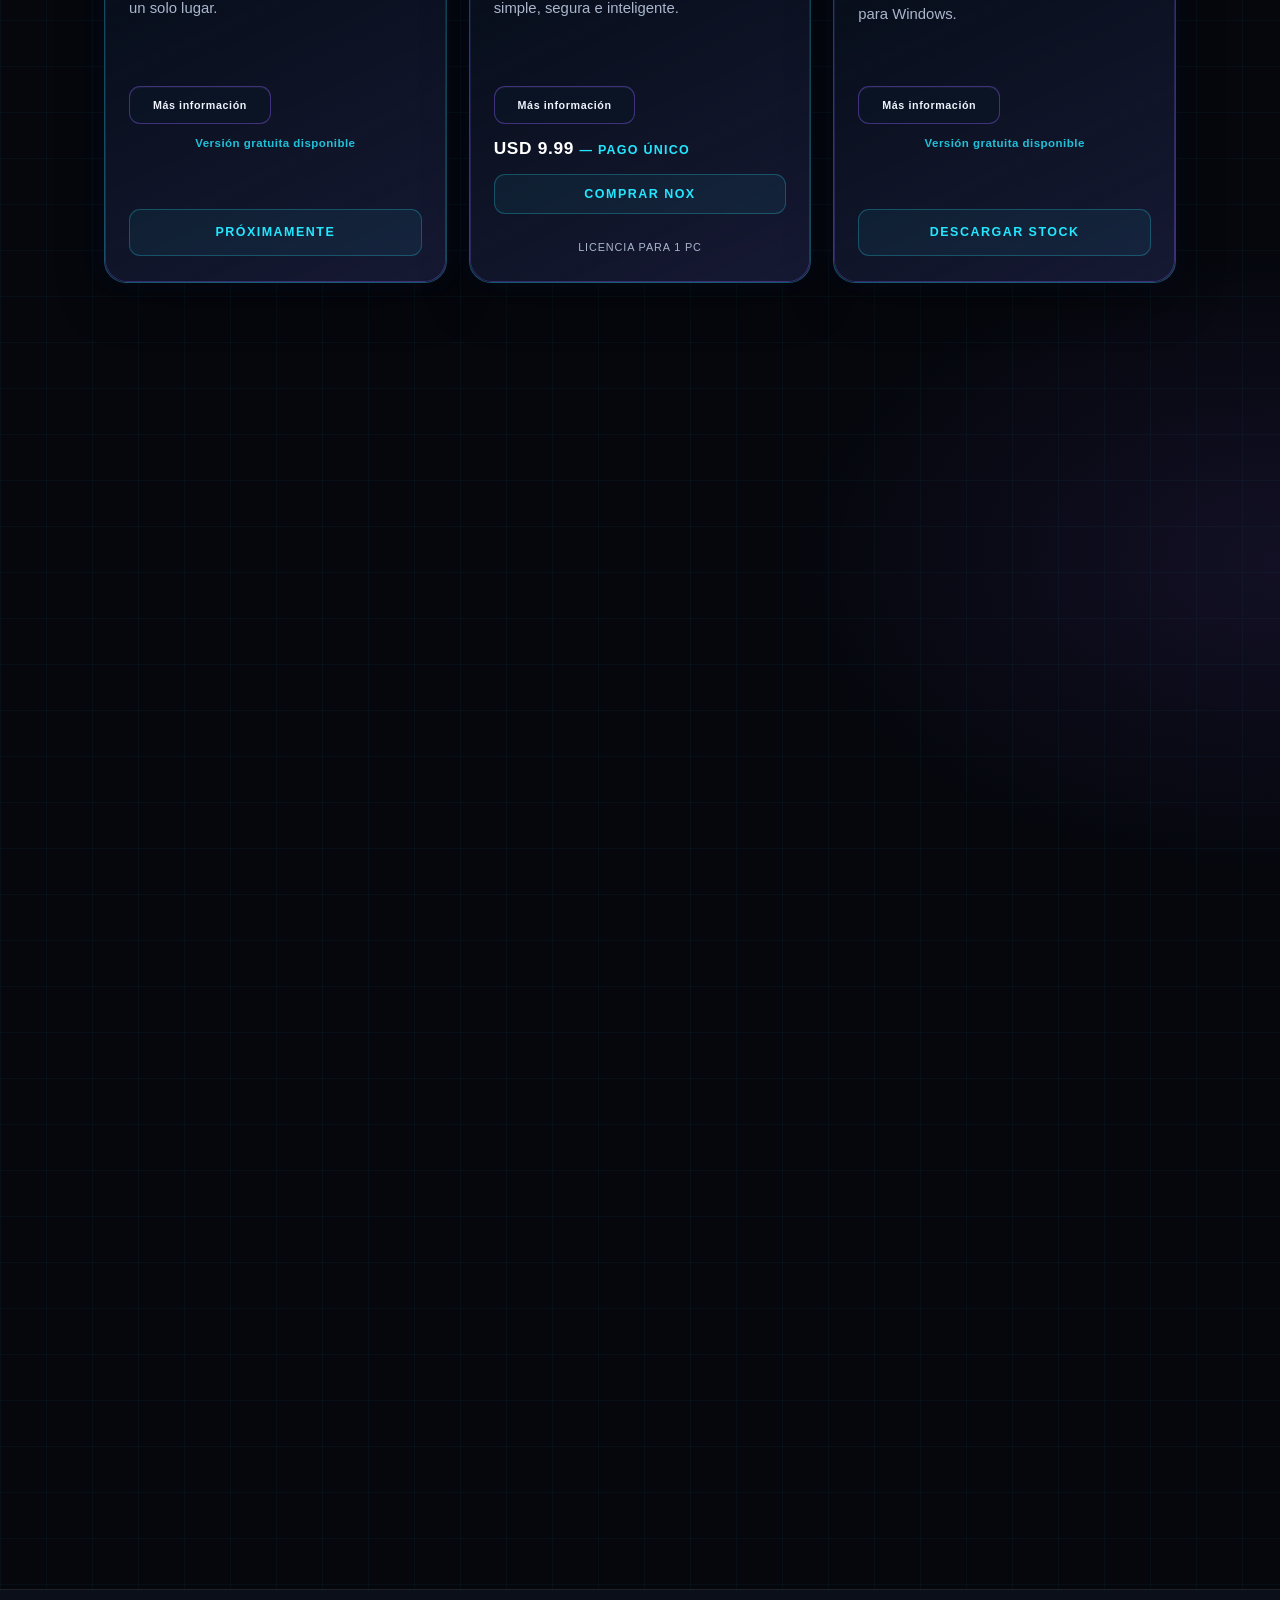
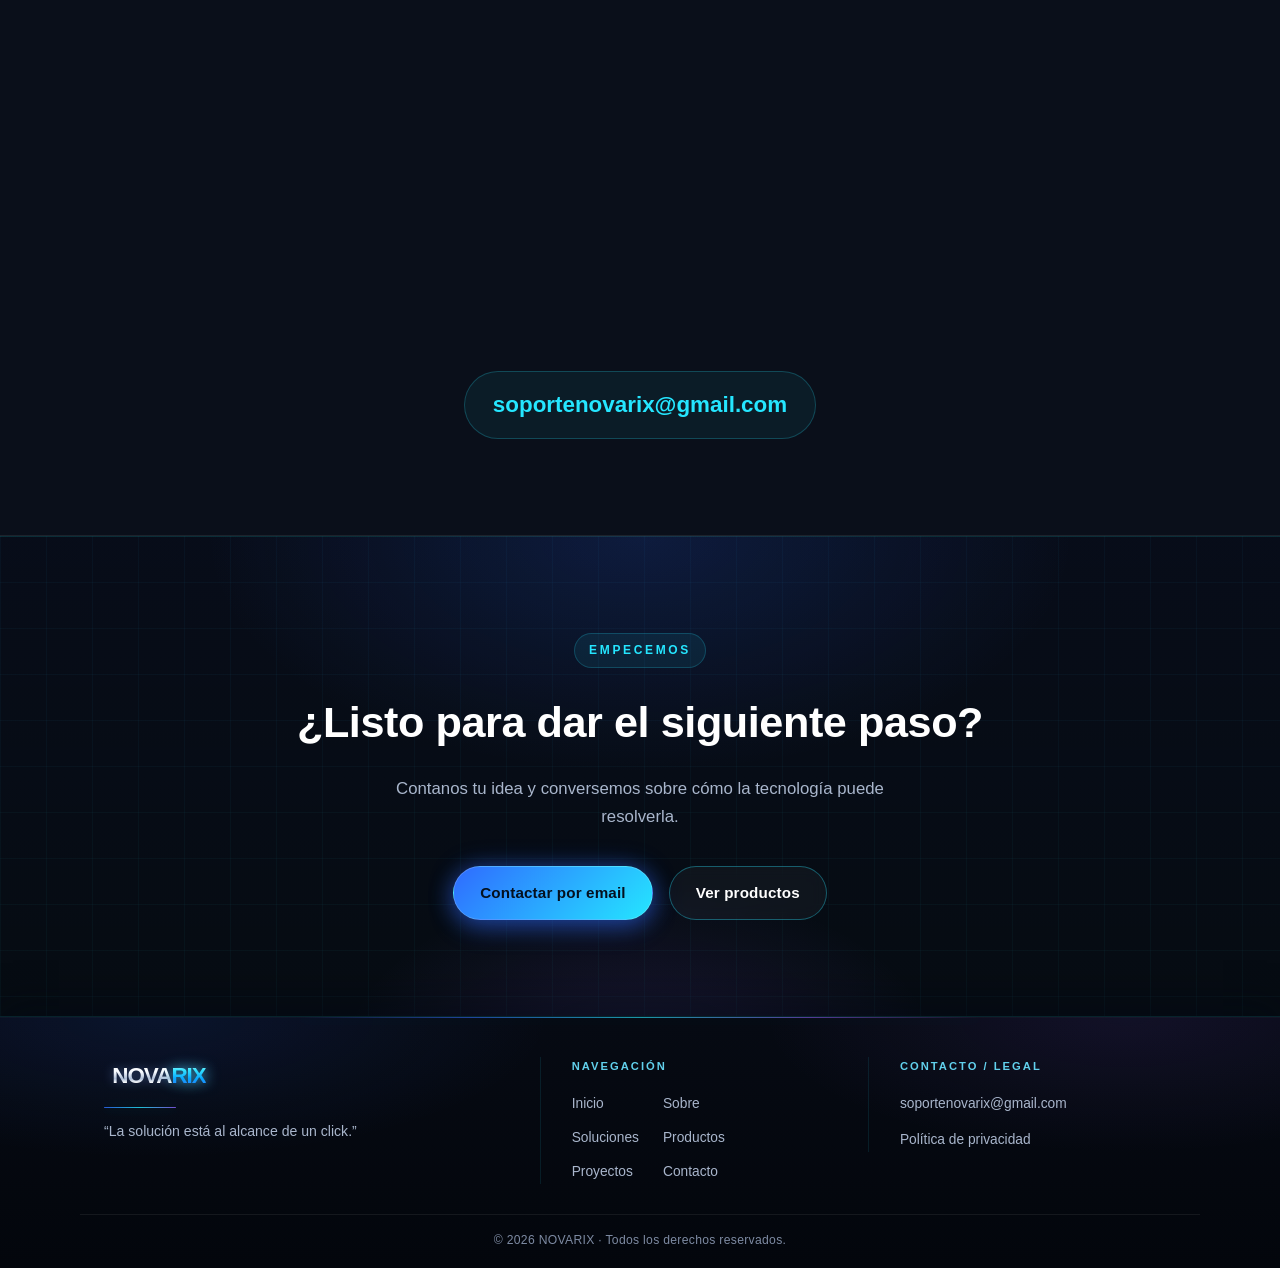
==== commit 264a8caf: "Eliminar botones Ver demo de las tarjetas de productos" ====
--- a/index.html
+++ b/index.html
@@ -195,7 +195,6 @@
               <p class="product-description">Organizá tu día, gestioná recordatorios y mantené tus actividades bajo control desde un solo lugar.</p>
               <div class="product-actions">
                 <div class="product-action-row">
-                  <button class="product-cta product-demo" type="button" data-demo-open data-demo-title="KAIRÓS" data-demo-image="assets/kairos.png" data-demo-video="">▶ Ver demo</button>
                   <button class="product-cta product-info" type="button" data-product-info="kairos">Más información</button>
                 </div>
                 <p class="product-free-note">Versión gratuita disponible</p>
@@ -230,7 +229,6 @@
               <p class="product-description">Programá el apagado de tu PC, configurá horarios y mantené el control de forma simple, segura e inteligente.</p>
               <div class="product-actions">
                 <div class="product-action-row">
-                  <button class="product-cta product-demo" type="button" data-demo-open data-demo-title="NOX" data-demo-image="assets/Nox.png" data-demo-video="">▶ Ver demo</button>
                   <button class="product-cta product-info" type="button" data-product-info="nox">Más información</button>
                 </div>
                 <p class="product-price">USD 9.99 <span>— PAGO ÚNICO</span></p>
@@ -266,7 +264,6 @@
               <p class="product-description">Gestión de stock simple, visual y potente para Windows.</p>
               <div class="product-actions">
                 <div class="product-action-row">
-                  <button class="product-cta product-demo" type="button" data-demo-open data-demo-title="STOCK by NOVARIX" data-demo-image="assets/logo_novarix.png" data-demo-video="">▶ Ver demo</button>
                   <button class="product-cta product-info stock-info-trigger" type="button" data-stock-info-open>Más información</button>
                 </div>
                 <p class="product-free-note">Versión gratuita disponible</p>
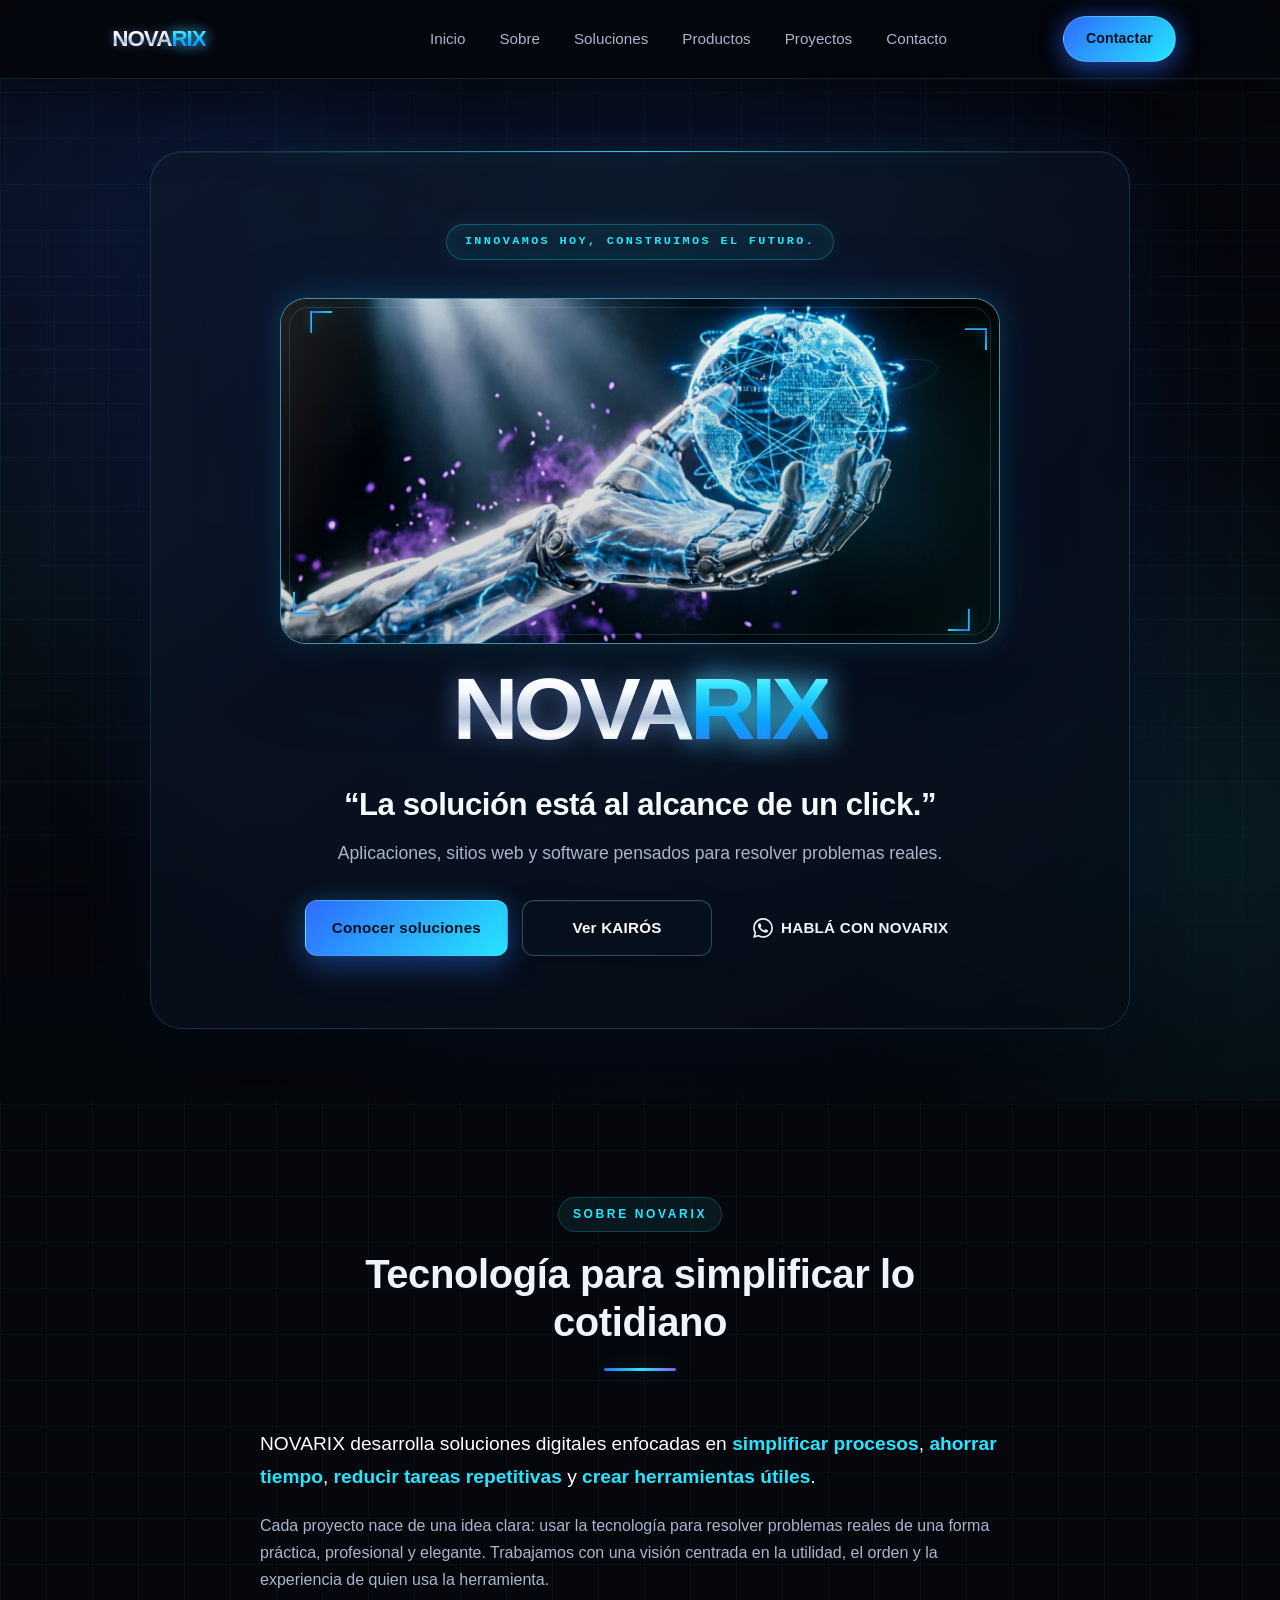
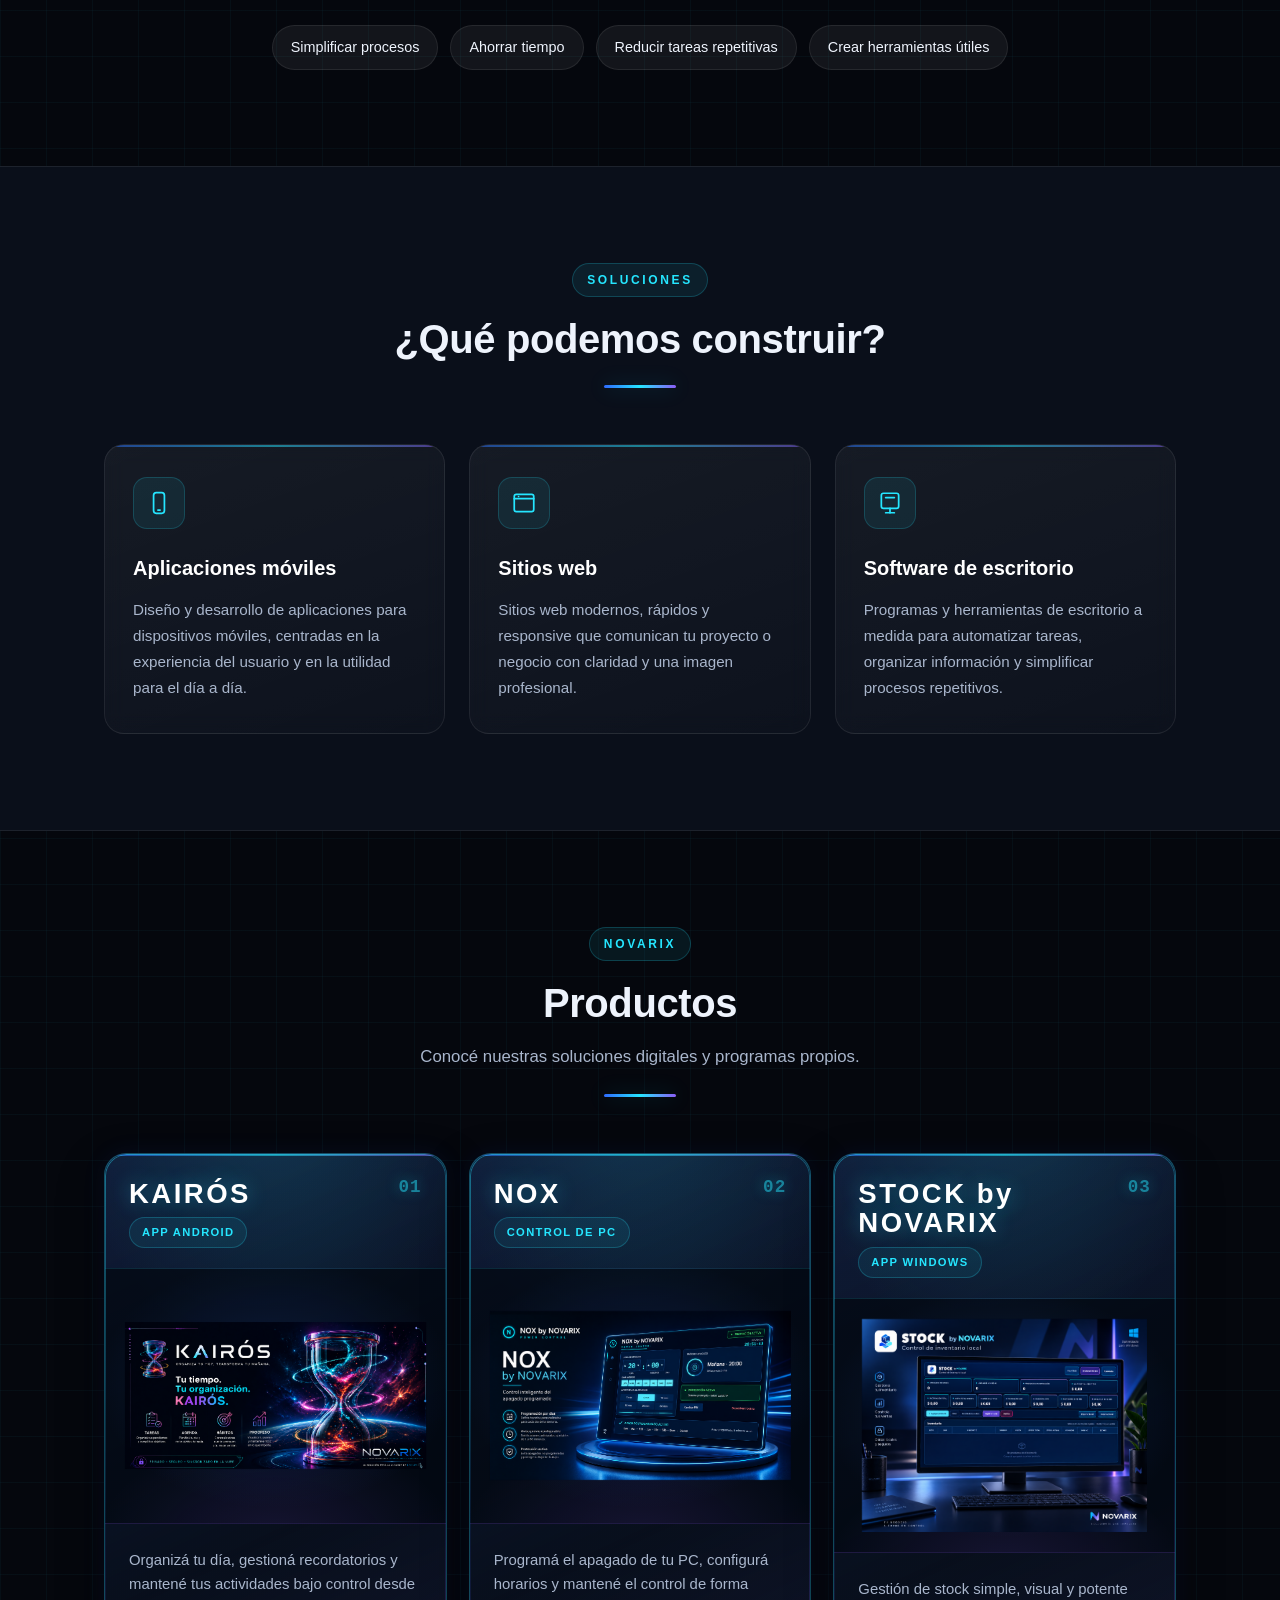
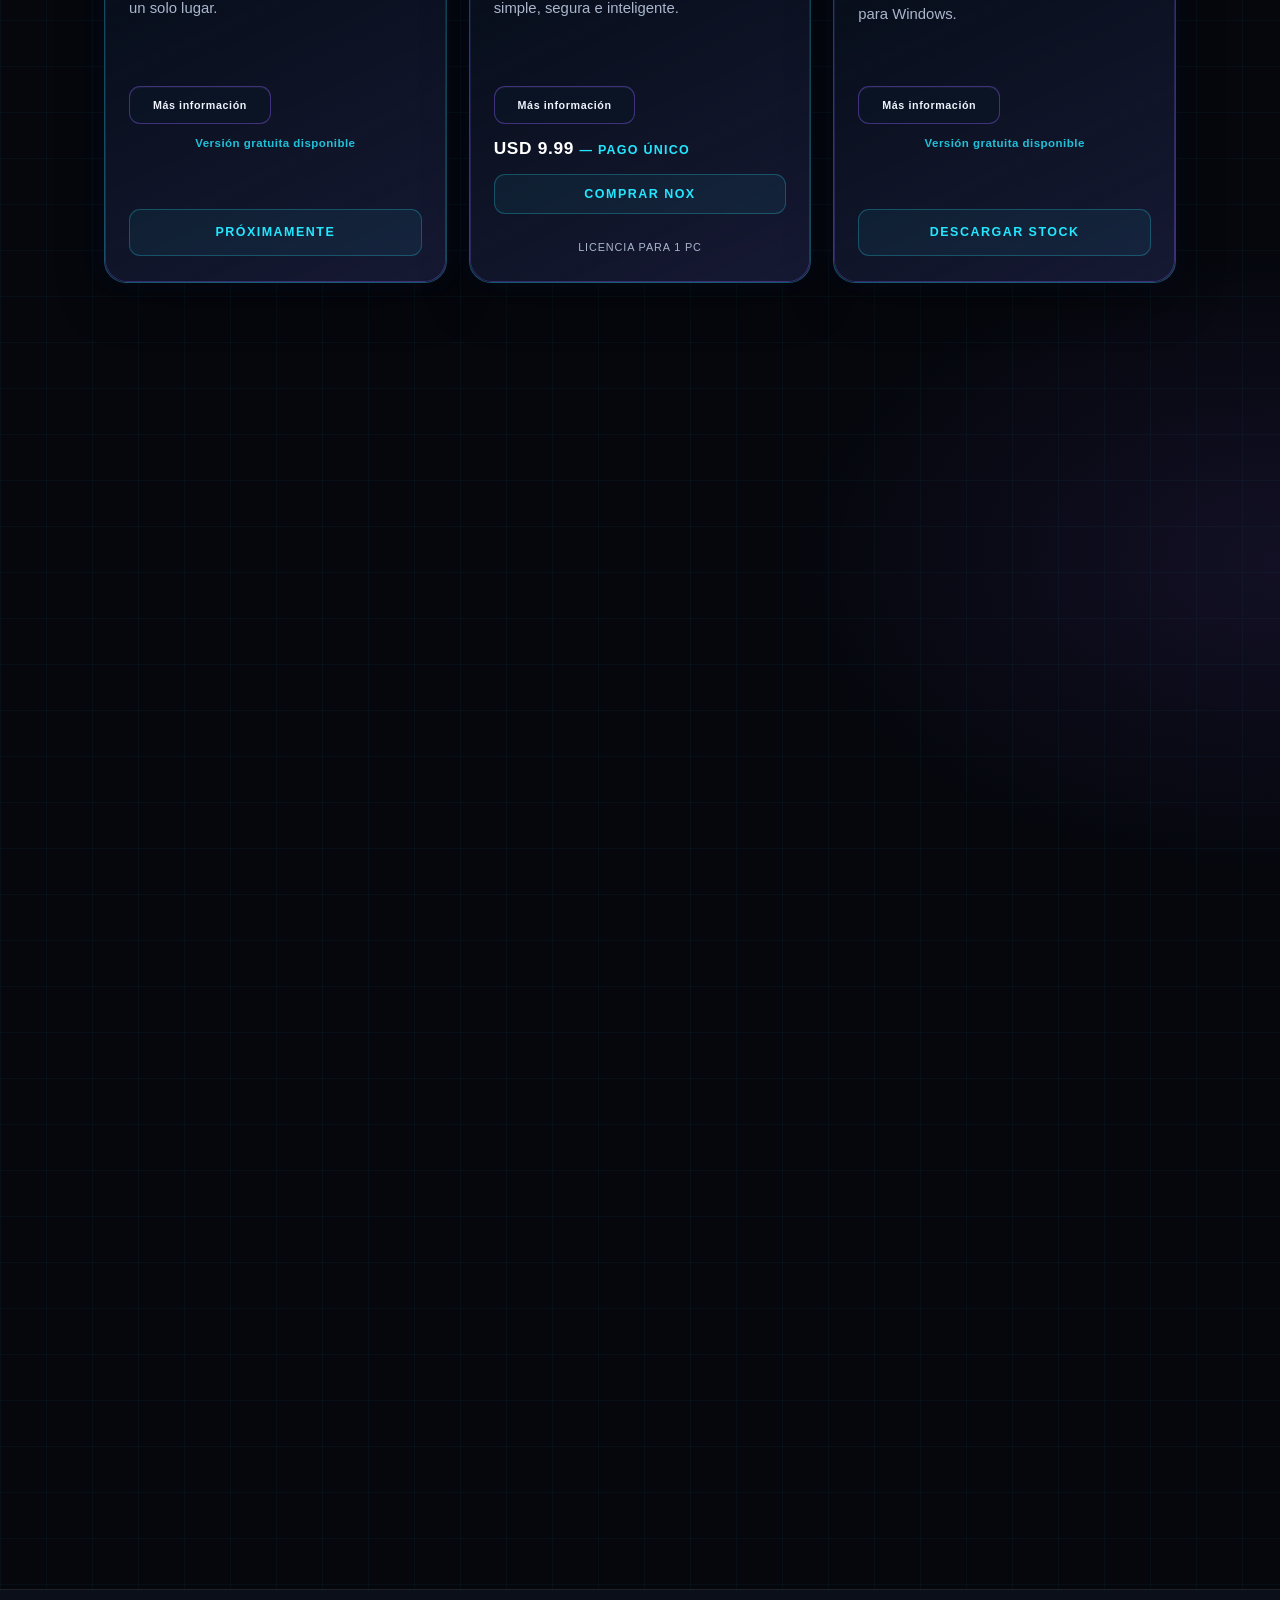
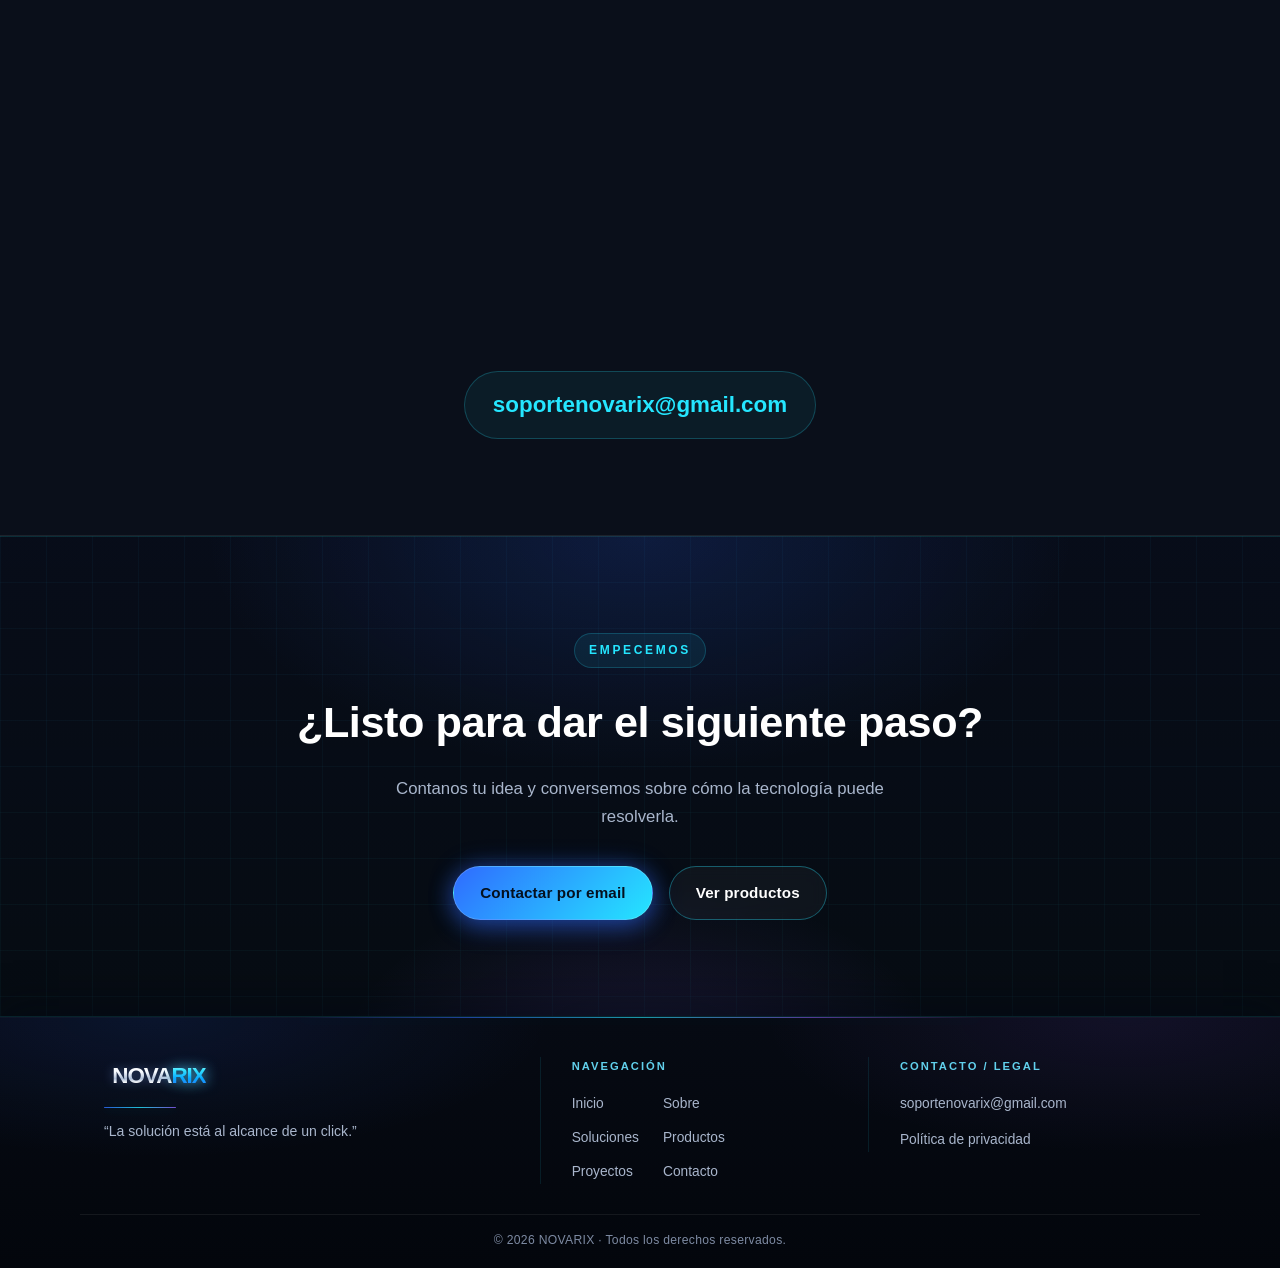
==== commit 74c7c079: "Agregar botón de WhatsApp con logo oficial en el HERO" ====
--- a/index.html
+++ b/index.html
@@ -77,6 +77,7 @@
         <div class="hero-actions reveal">
           <a href="#soluciones" class="btn btn-primary">Conocer soluciones</a>
           <a href="#proyectos" class="btn btn-secondary">Ver KAIRÓS</a>
+          <a href="https://wa.me/541122376111?text=Hola%20NOVARIX%2C%20quiero%20conocer%20sus%20productos%20y%20soluciones." class="btn btn-whatsapp" target="_blank" rel="noopener noreferrer"><svg viewBox="0 0 24 24" width="20" height="20" fill="currentColor" aria-hidden="true" focusable="false"><path d="M17.472 14.382c-.297-.149-1.758-.867-2.03-.967-.273-.099-.471-.148-.67.15-.197.297-.767.966-.94 1.164-.173.199-.347.223-.644.075-.297-.15-1.255-.463-2.39-1.475-.883-.788-1.48-1.761-1.653-2.059-.173-.297-.018-.458.13-.606.134-.133.298-.347.446-.52.149-.174.198-.298.298-.497.099-.198.05-.371-.025-.52-.075-.149-.669-1.612-.916-2.207-.242-.579-.487-.5-.669-.51-.173-.008-.371-.01-.57-.01-.198 0-.52.074-.792.372-.272.297-1.04 1.016-1.04 2.479 0 1.462 1.065 2.875 1.213 3.074.149.198 2.096 3.2 5.077 4.487.709.306 1.262.489 1.694.625.712.227 1.36.195 1.871.118.571-.085 1.758-.719 2.006-1.413.248-.694.248-1.289.173-1.413-.074-.124-.272-.198-.57-.347m-5.421 7.403h-.004a9.87 9.87 0 01-5.031-1.378l-.361-.214-3.741.982.998-3.648-.235-.374a9.86 9.86 0 01-1.51-5.26c.001-5.45 4.436-9.884 9.888-9.884 2.64 0 5.122 1.03 6.988 2.898a9.825 9.825 0 012.893 6.994c-.003 5.45-4.437 9.884-9.885 9.884m8.413-18.297A11.815 11.815 0 0012.05 0C5.495 0 .16 5.335.157 11.892c0 2.096.547 4.142 1.588 5.945L.057 24l6.305-1.654a11.882 11.882 0 005.683 1.448h.005c6.554 0 11.89-5.335 11.893-11.893a11.821 11.821 0 00-3.48-8.413z"/></svg>HABLÁ CON NOVARIX</a>
         </div>
       </div>
     </section>
